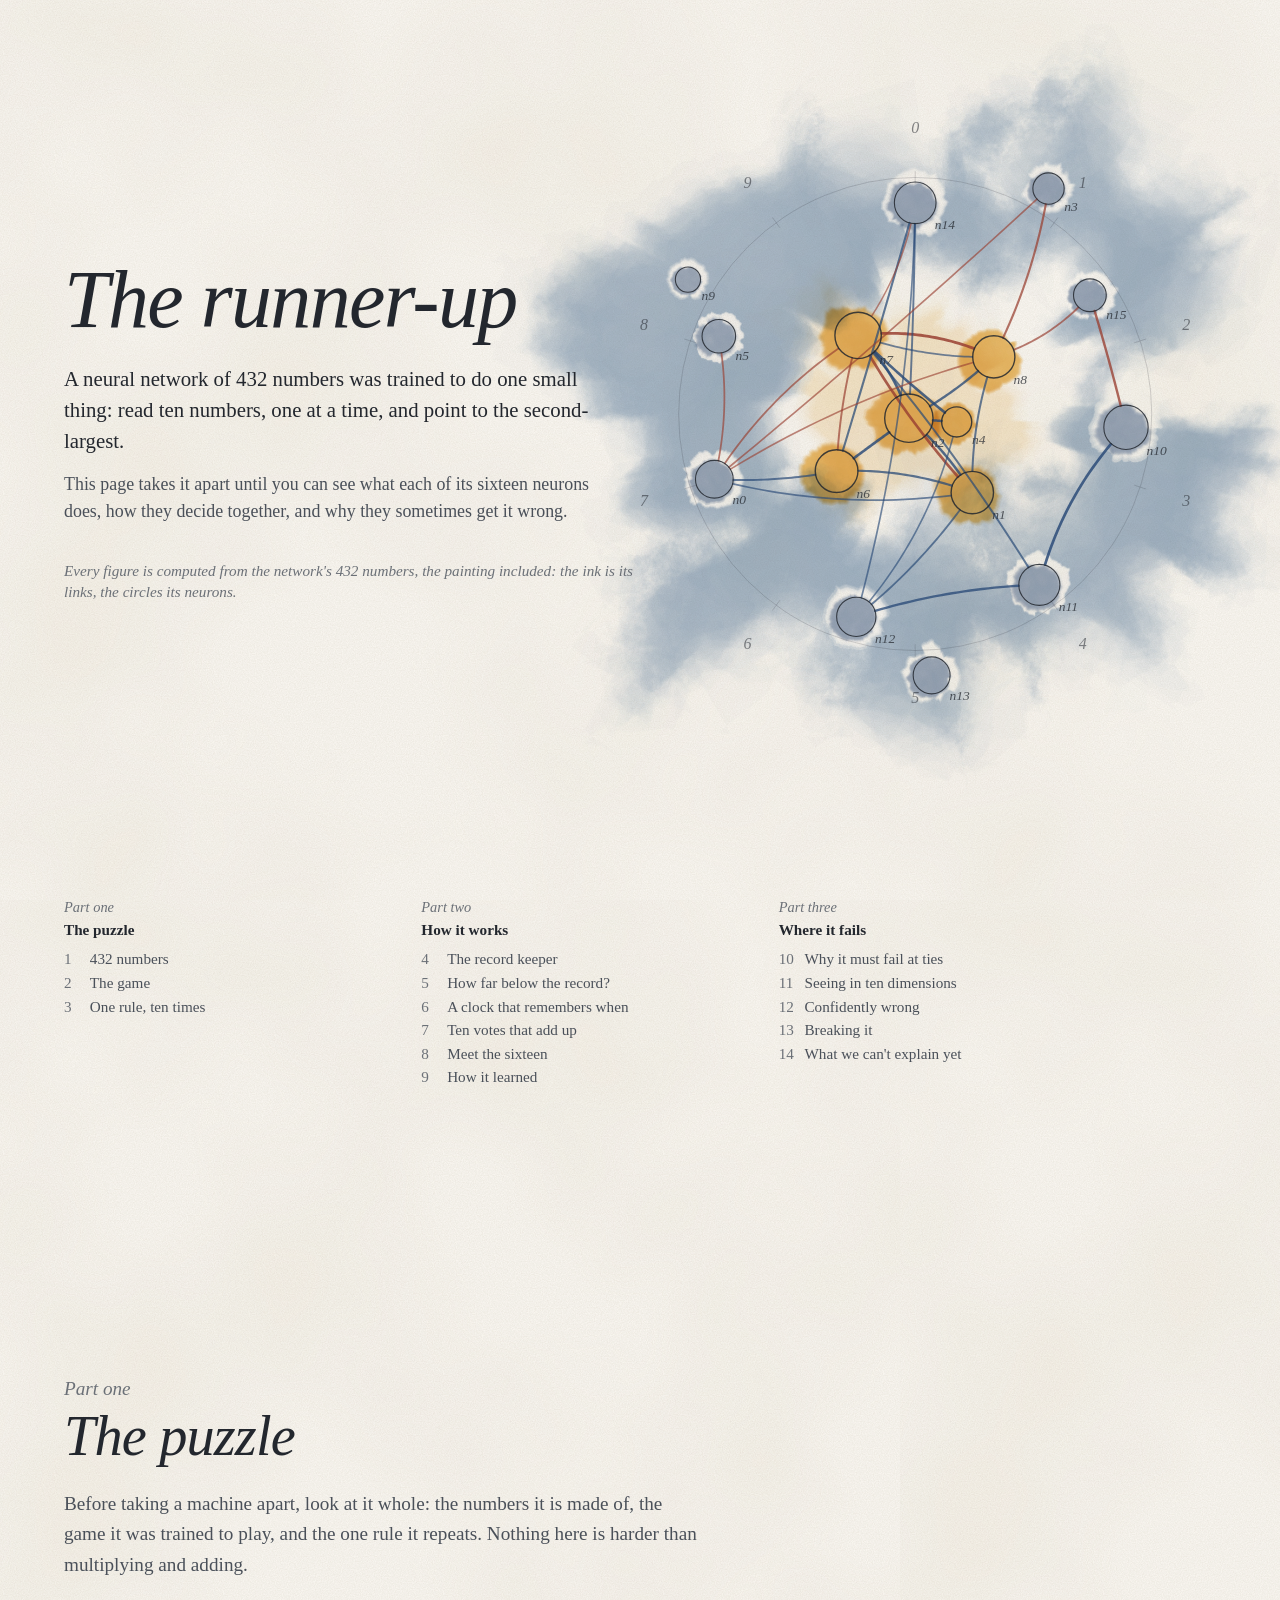
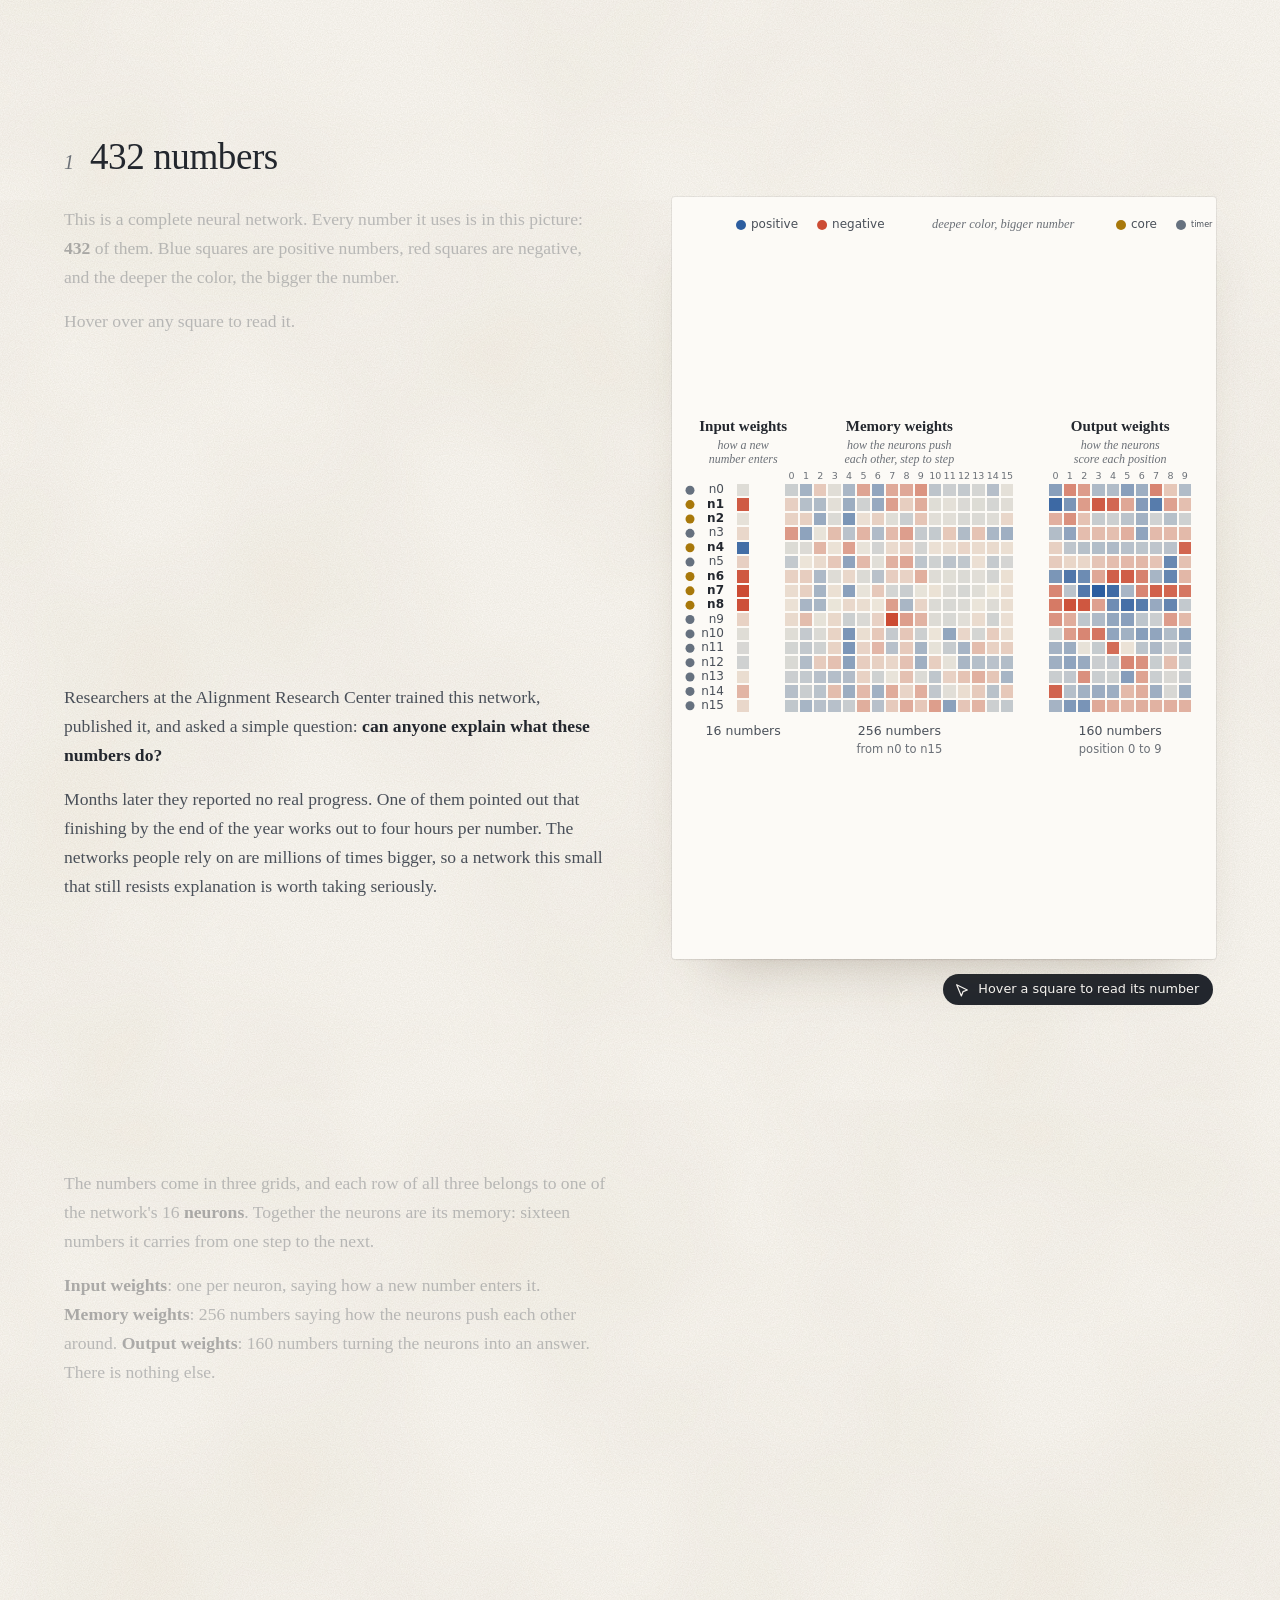
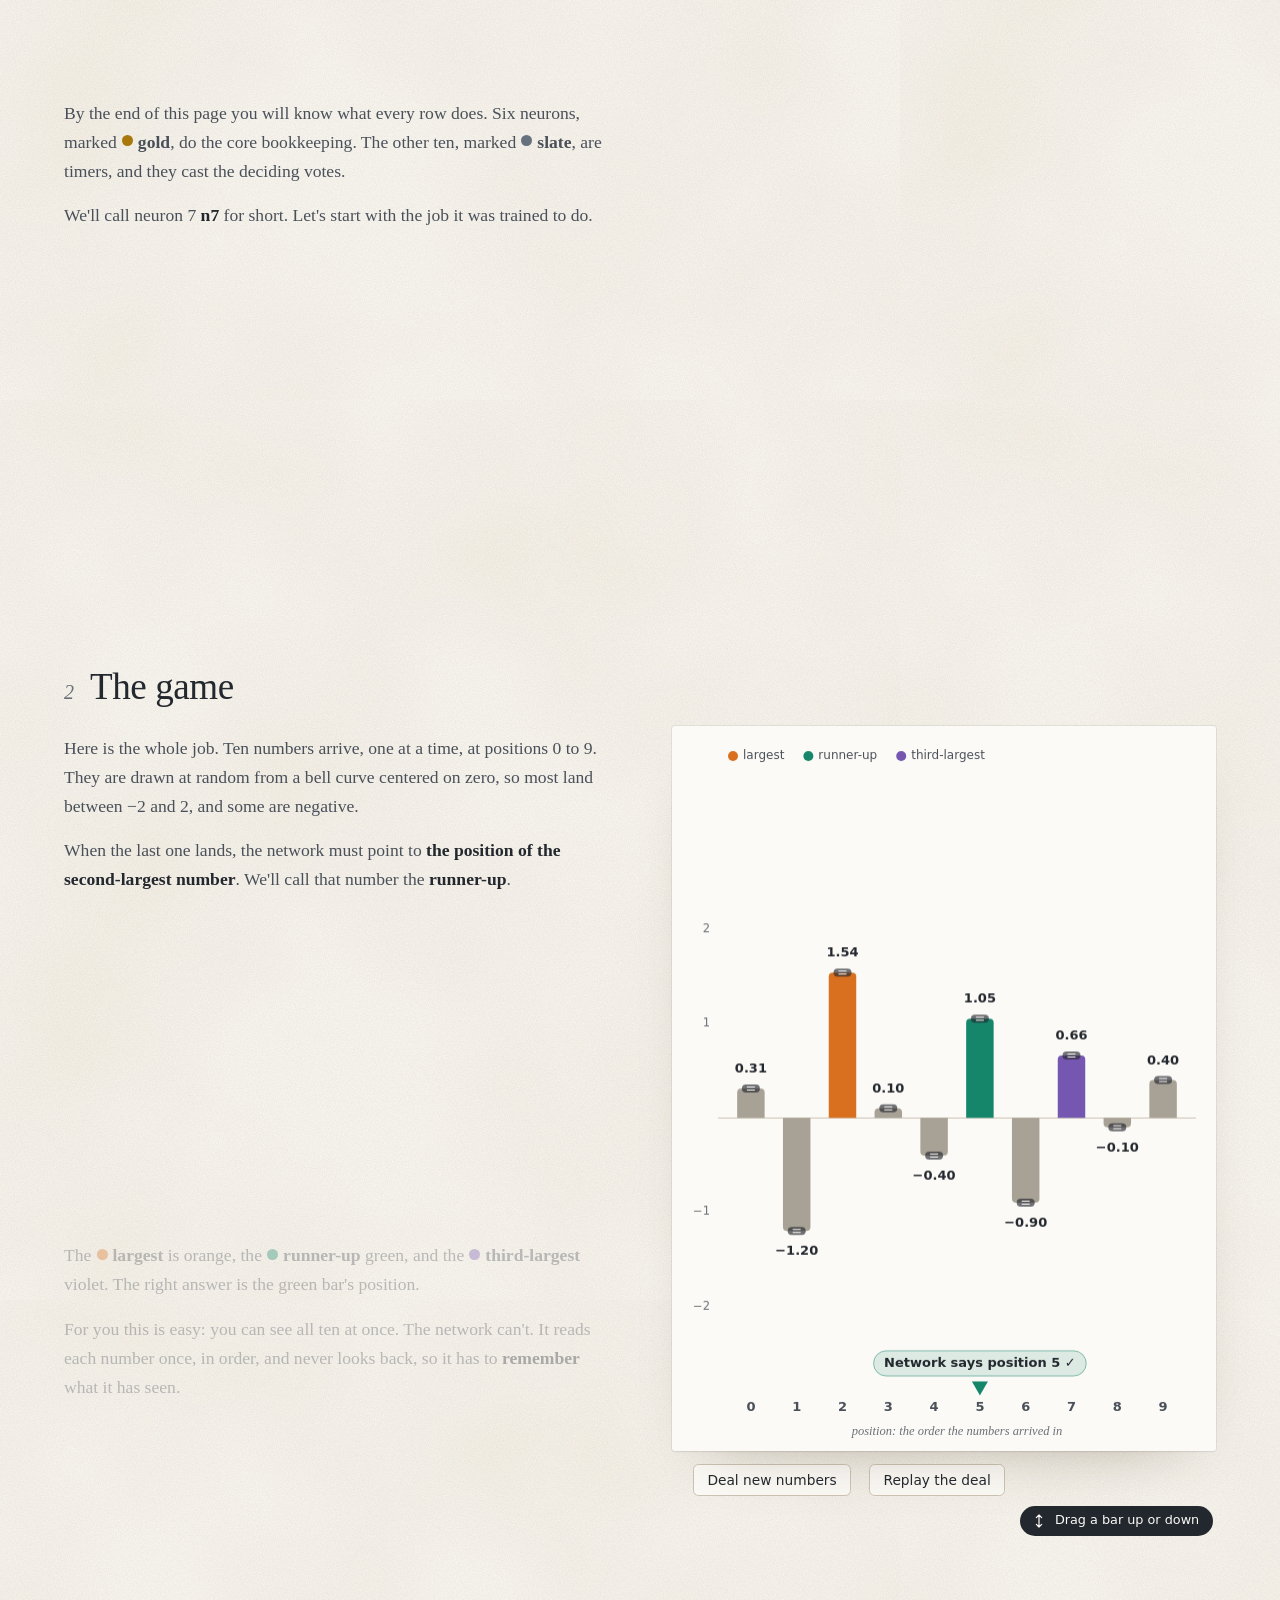
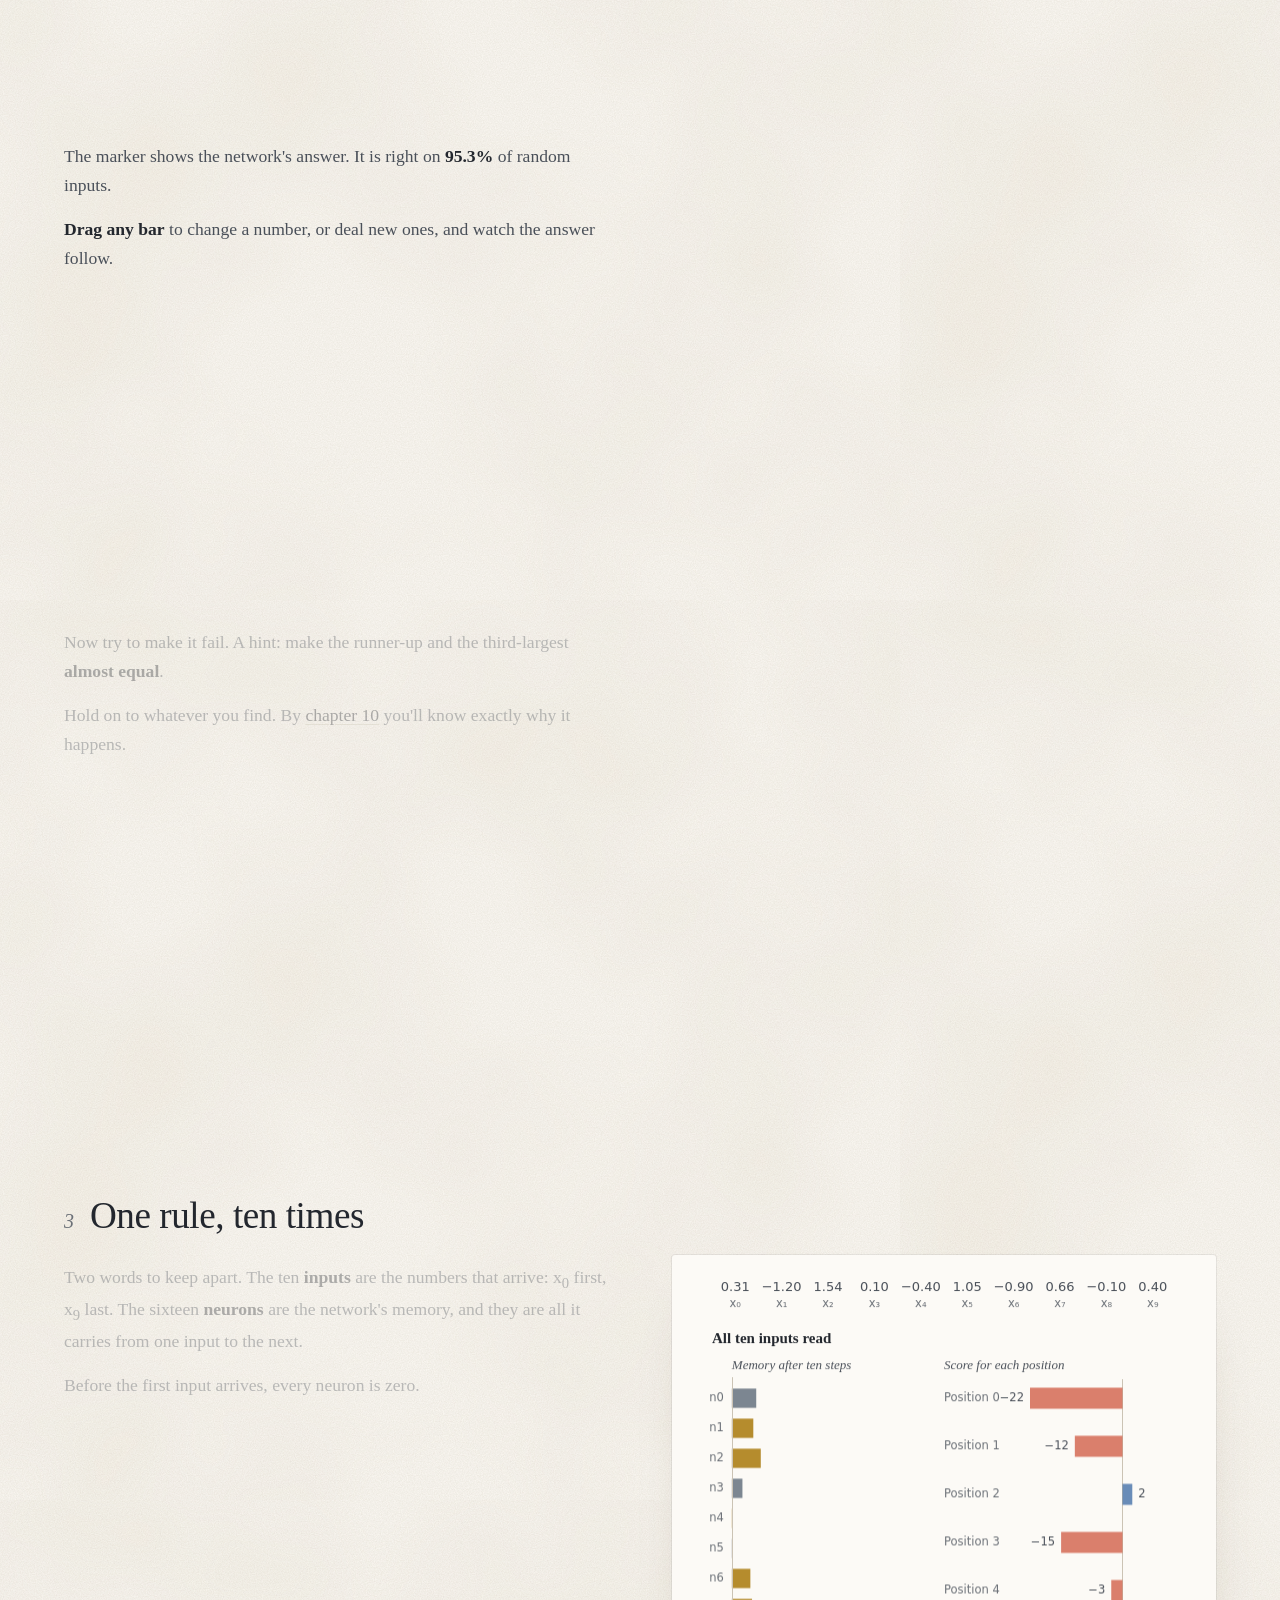
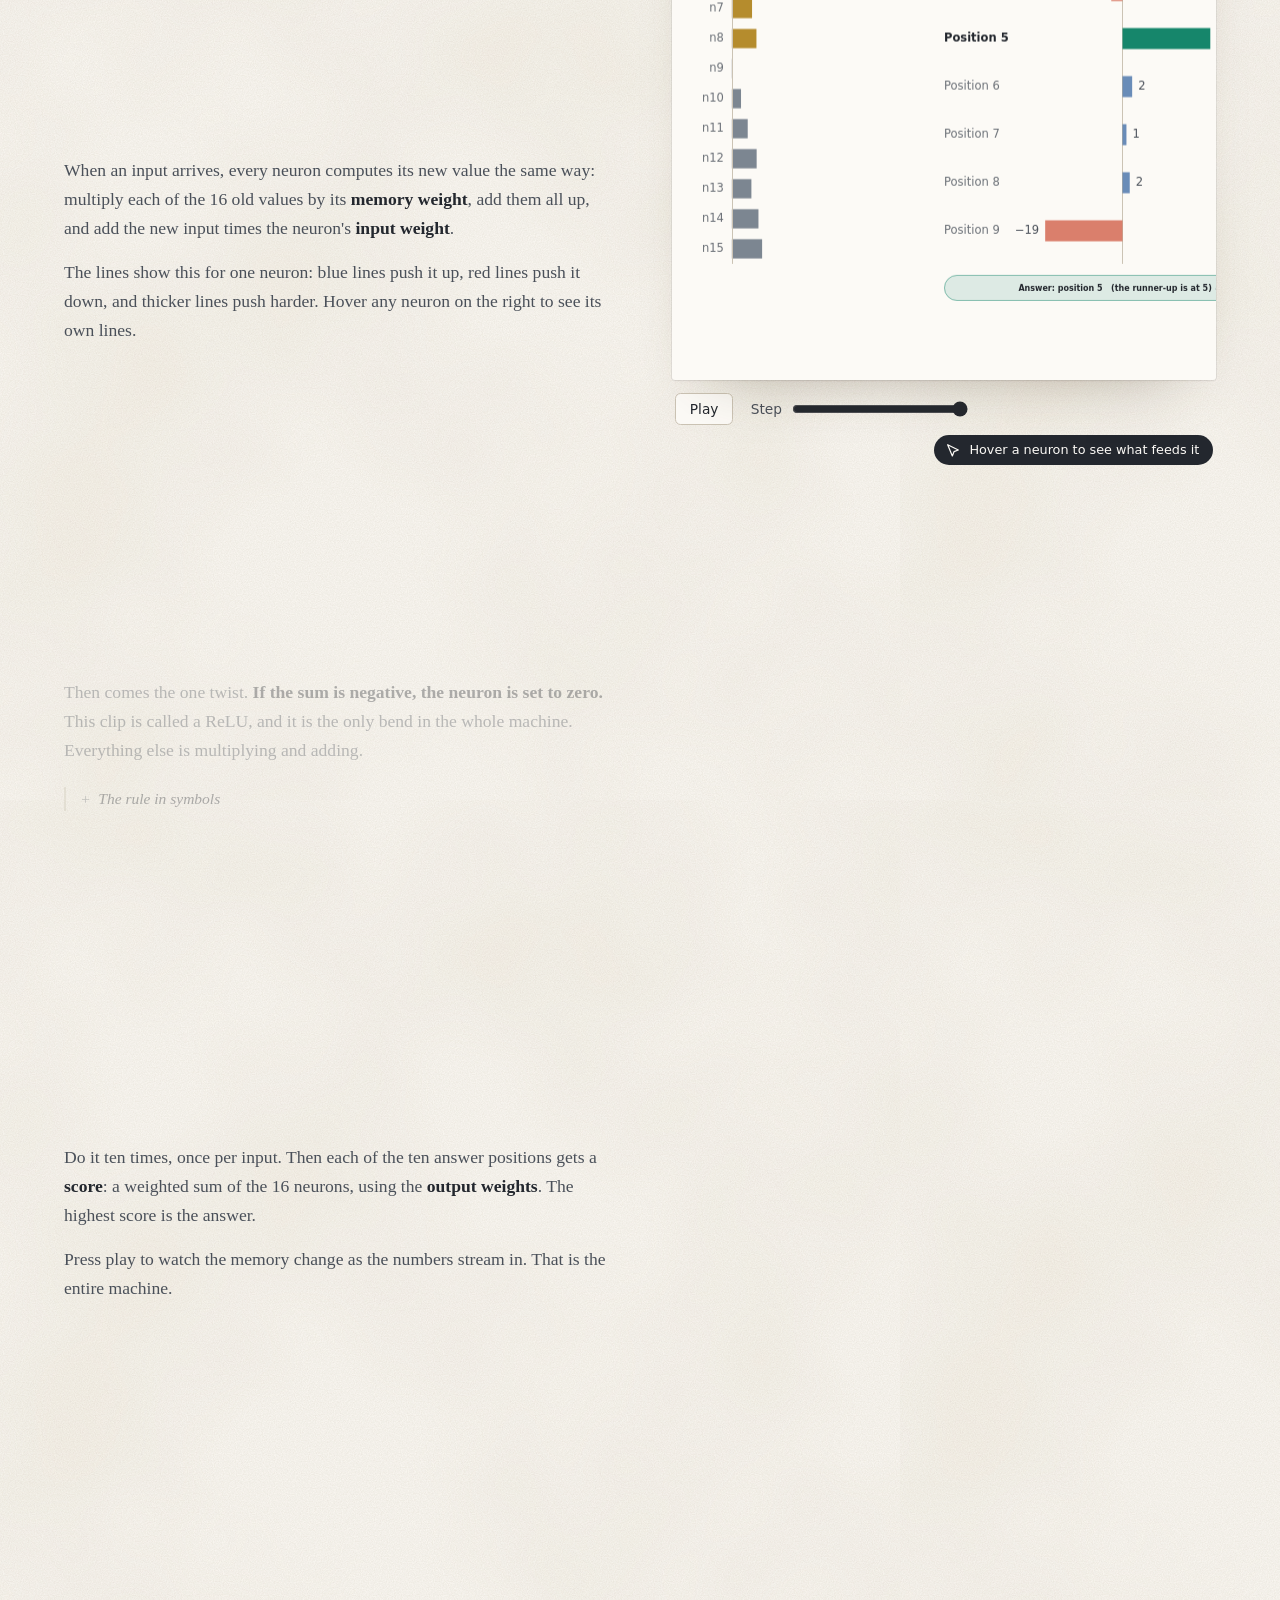
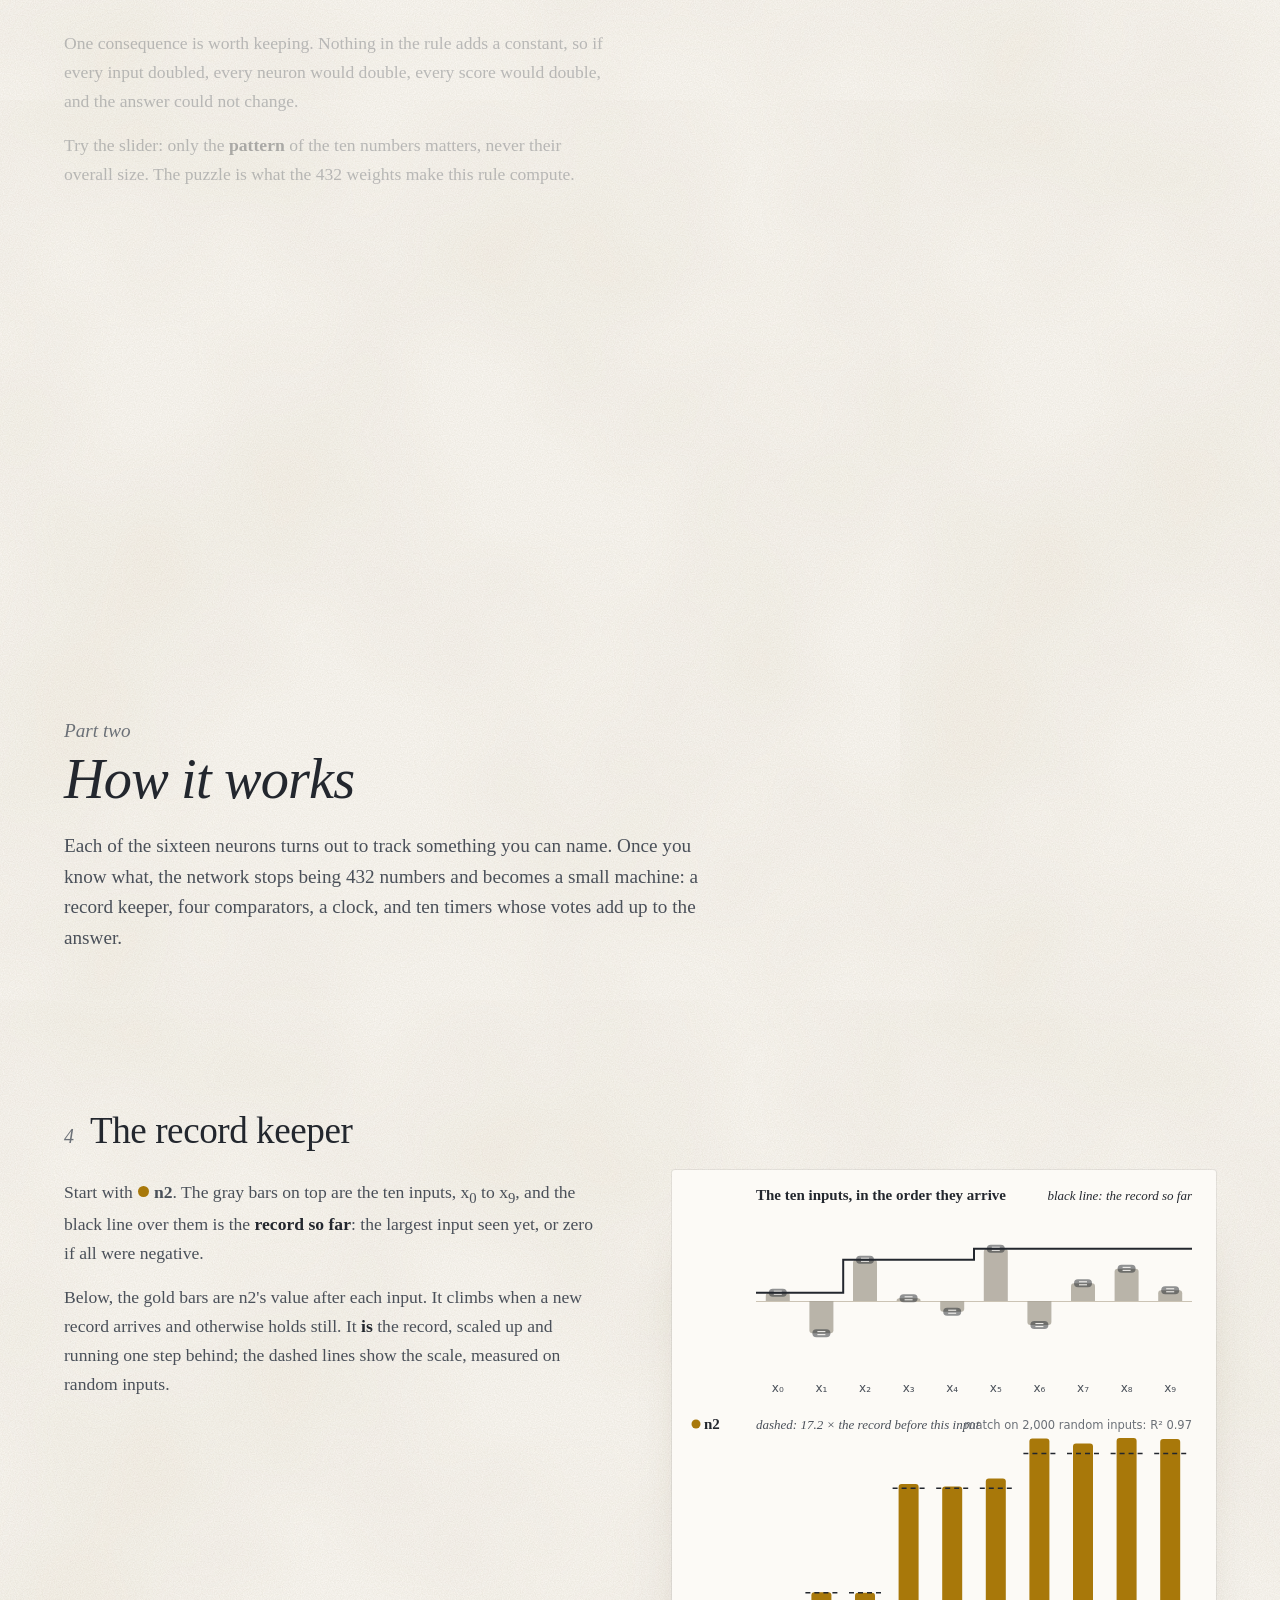
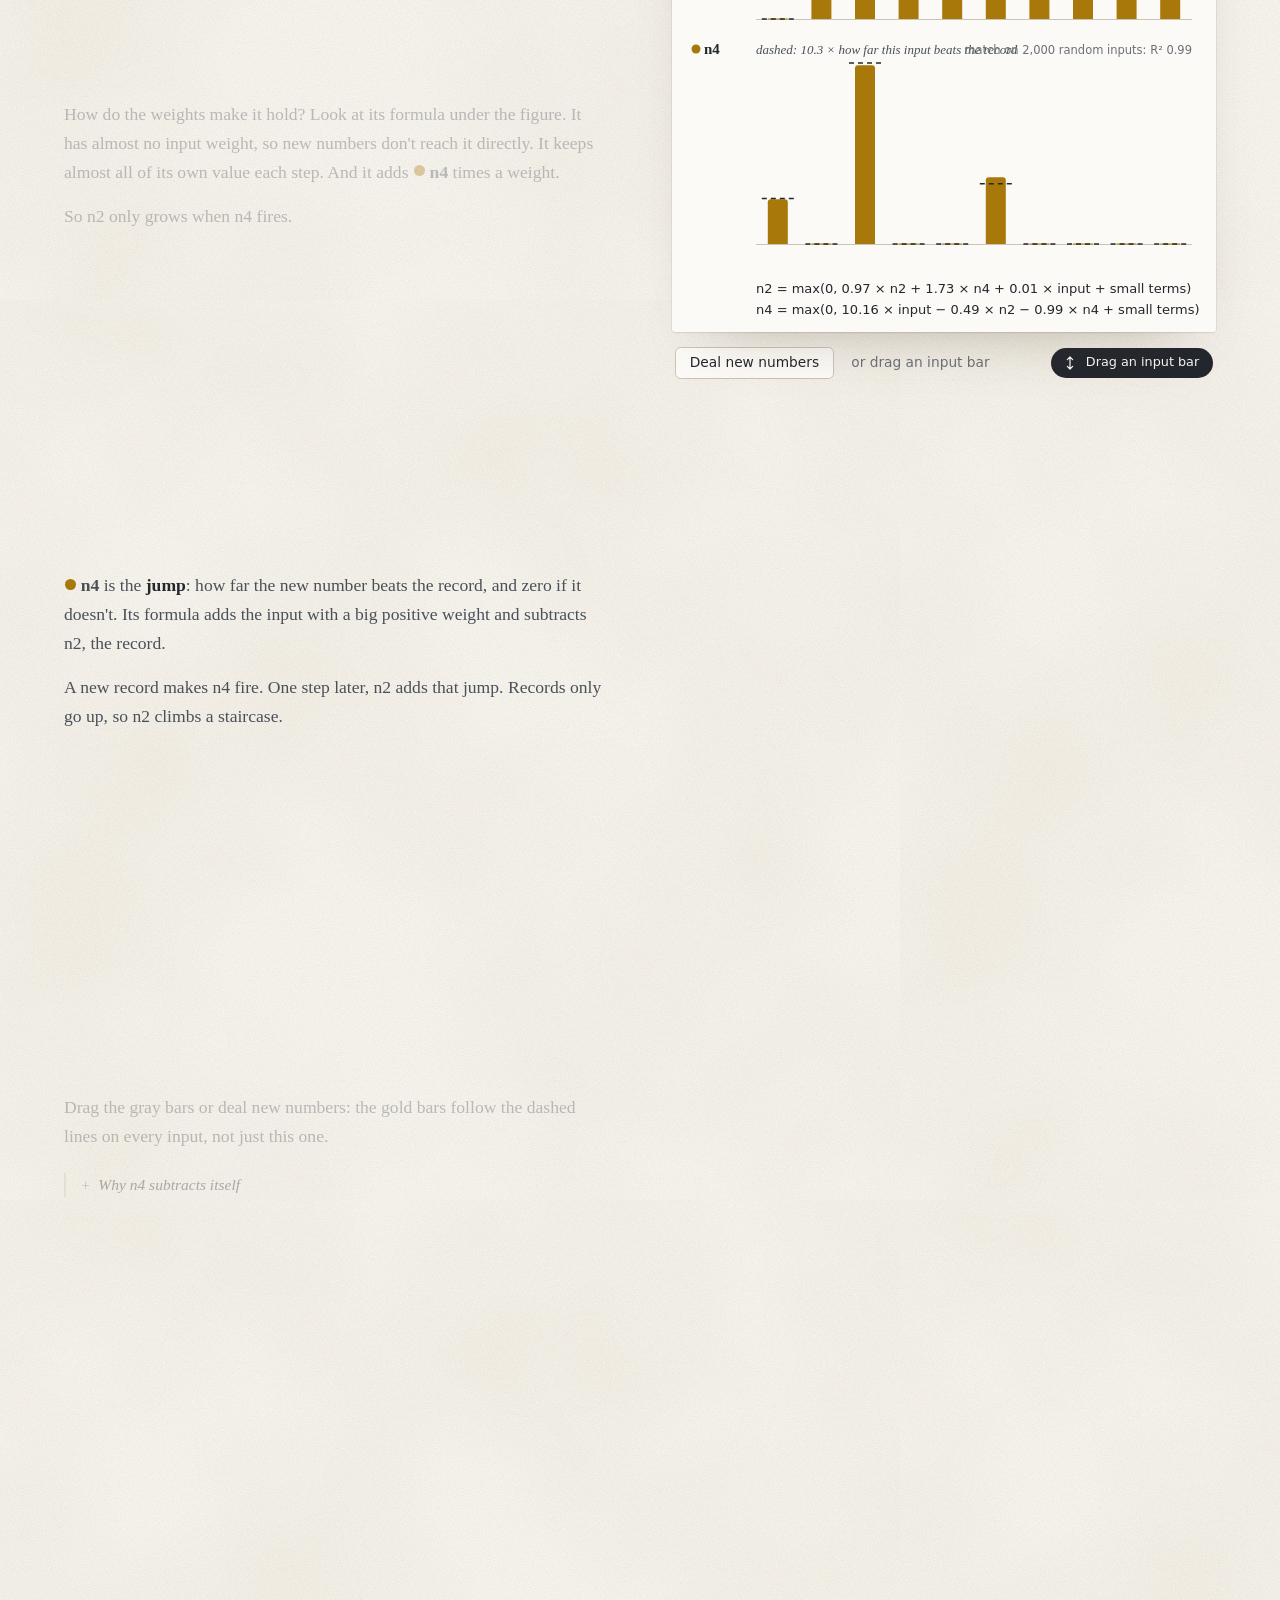
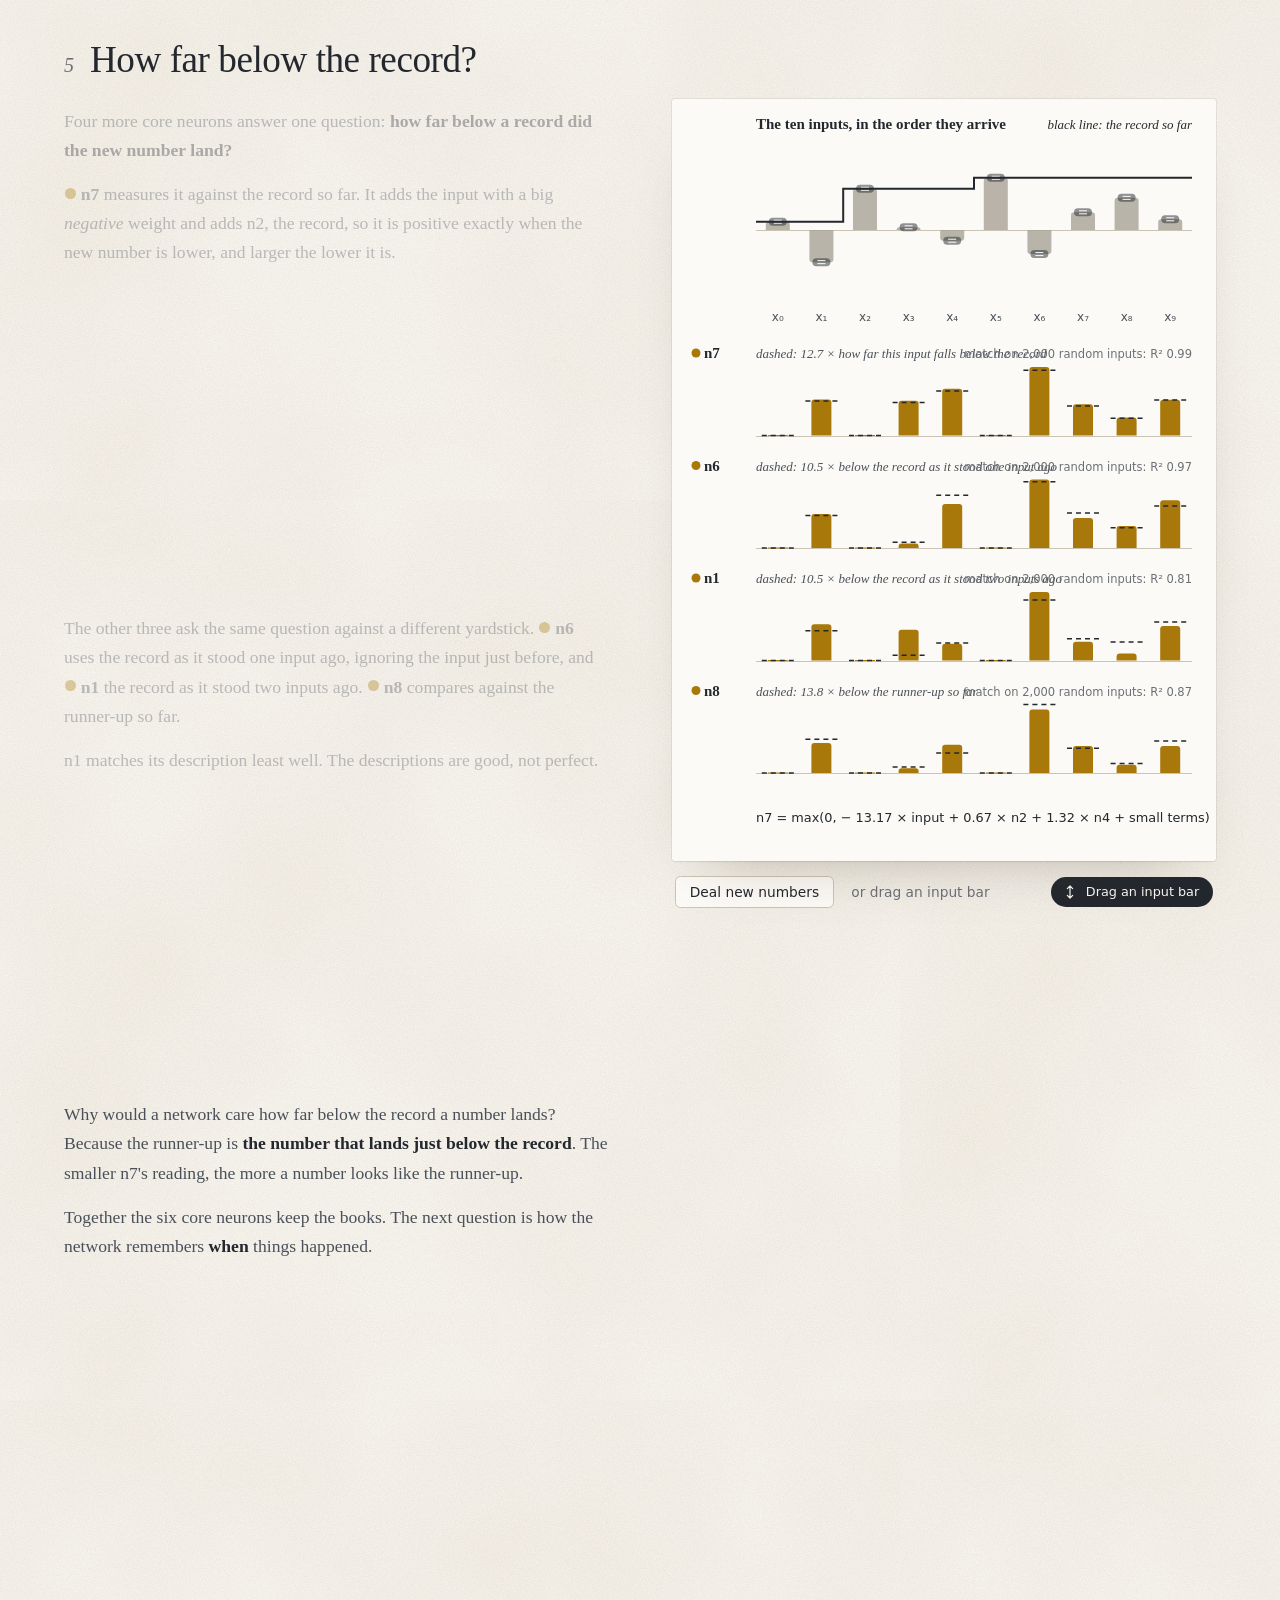
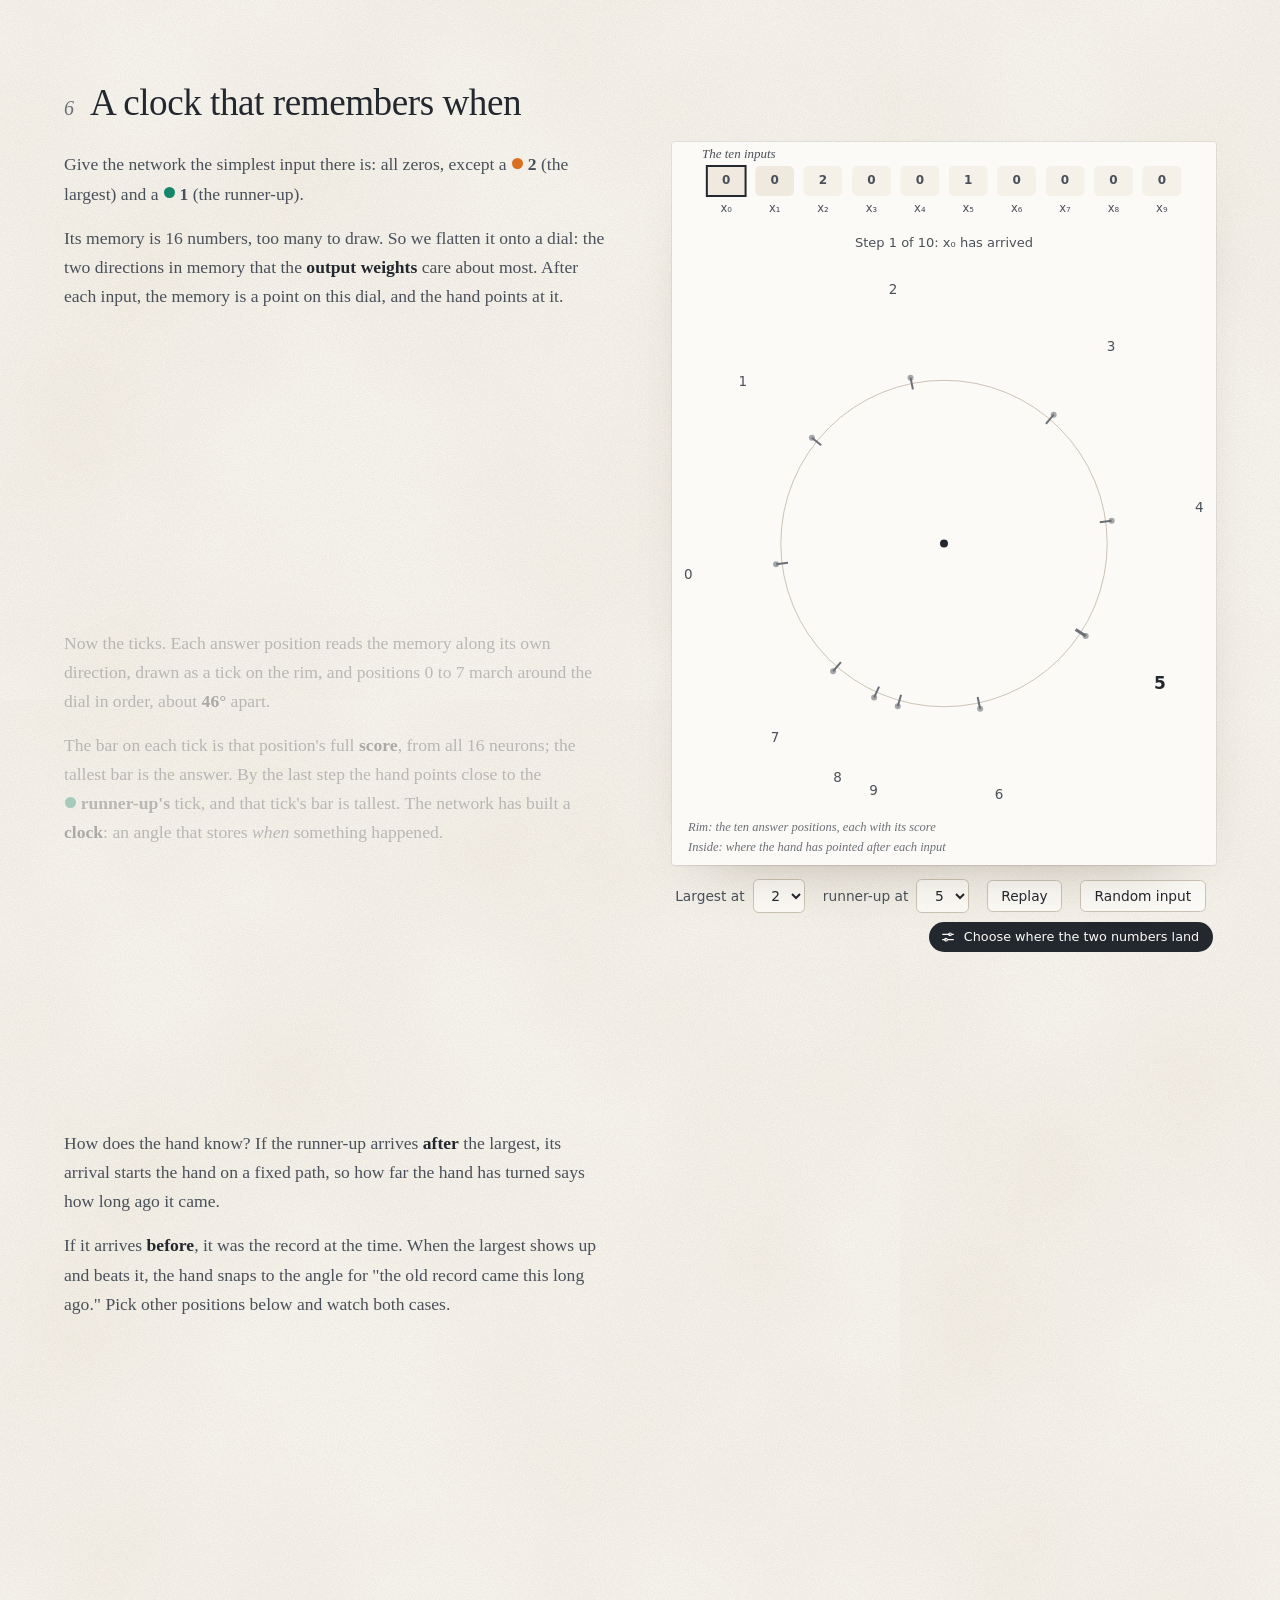
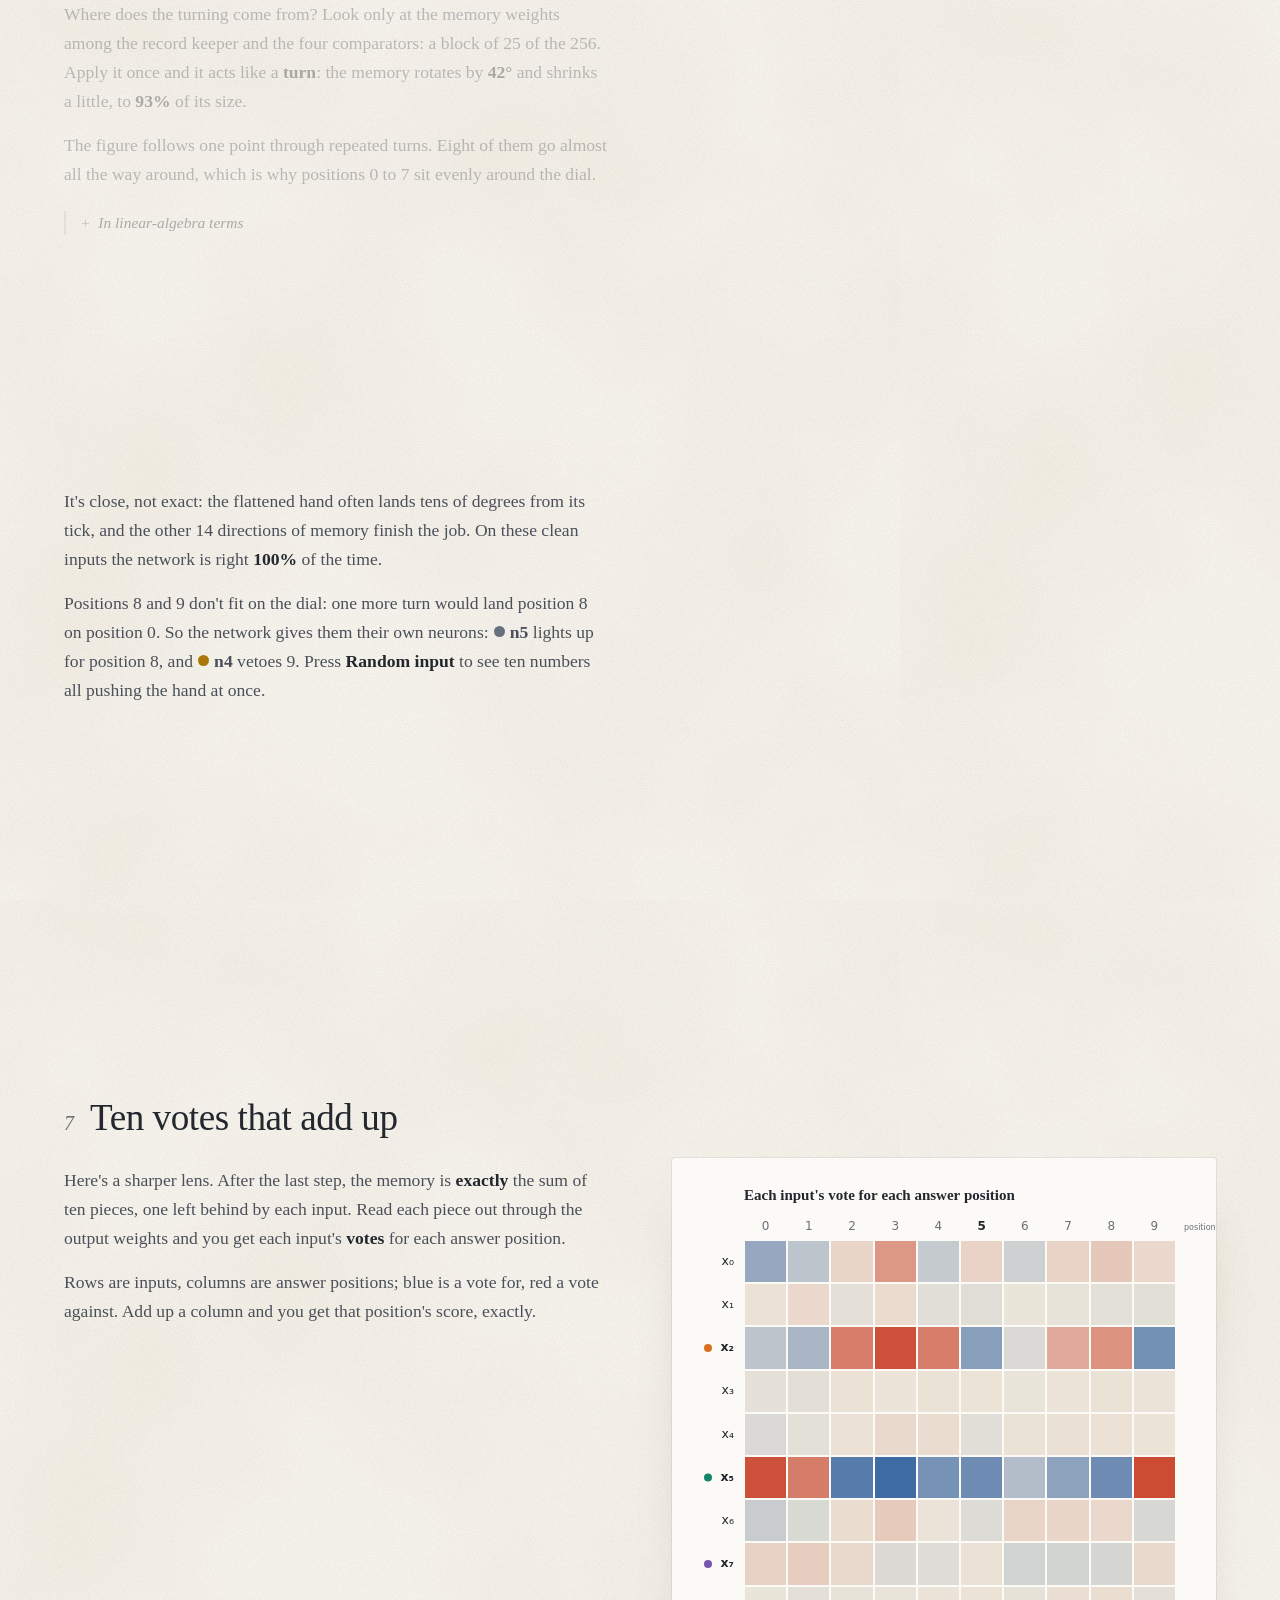
==== web/index.html @ 33c3382d "The RNN track, split from Interpretability, with its site redesigned ARC's M_{16,10} on its own: the" ====
<!doctype html>
<html lang="en">
<head>
<meta charset="utf-8">
<meta name="viewport" content="width=device-width, initial-scale=1">
<title>The runner-up: how a 432-number neural network finds the second-largest of ten</title>
<meta name="description" content="A tiny neural network taken apart: what each of its sixteen neurons does, how they decide together, and why they sometimes fail, computed live from its 432 numbers.">
<link rel="stylesheet" href="style.css">
</head>
<body>
<header id="hero">
  <div id="painting" aria-hidden="true"></div>
  <div class="wrap">
    <div class="intro">
      <h1>The runner-up</h1>
      <p class="lede">A neural network of 432 numbers was trained to do one small thing: read ten numbers, one at a time, and point to the second-largest.</p>
      <p class="lede">This page takes it apart until you can see what each of its sixteen neurons does, how they decide together, and why they sometimes get it wrong.</p>
      <p class="live">Every figure is computed from the network's 432 numbers, the painting included: the ink is its links, the circles its neurons.</p>
    </div>
    <nav id="toc" aria-label="Contents"></nav>
  </div>
</header>
<main id="story"></main>
<section id="coda"><div class="wrap">
  <h2>The whole machine, in four sentences</h2>
  <p>A record keeper and four comparators measure how far each new number lands below the record. Their memory weights turn the memory like the hand of a clock, so how far it has turned says when the record and the runner-up arrived. Ten timers read that clock and vote, each one for its own positions, and the votes add up exactly to the scores. The mistakes sit where two numbers nearly tie, where no smooth machine can be sure, and in one corner where a shortcut the network learned points confidently the wrong way.</p>
  <p>To poke at it yourself, <a href="explorer/index.html">the explorer</a> lets you click any neuron or weight, edit any input, and watch the chain reaction behind any answer.</p>
</div></section>
<footer><div class="wrap">Built from <code>research/findings/</code>. Every quoted number comes from a committed experiment you can rerun, and every figure is computed from the weights as you watch.</div></footer>

<script src="data.js"></script>
<script src="model.js"></script>
<script src="viz.js"></script>
<script src="neurons.js"></script>
<script src="story.js"></script>
<script src="hero.js"></script>

<script>Story.part('puzzle', { kicker: 'Part one', title: 'The puzzle', html: `
  <p>Before taking a machine apart, look at it whole: the numbers it is made of, the game it was trained to play, and the one rule it repeats. Nothing here is harder than multiplying and adding.</p>` });</script>
<script src="ch/numbers.js"></script>
<script src="ch/game.js"></script>
<script src="ch/rule.js"></script>

<script>Story.part('works', { kicker: 'Part two', title: 'How it works', html: `
  <p>Each of the sixteen neurons turns out to track something you can name. Once you know what, the network stops being 432 numbers and becomes a small machine: a record keeper, four comparators, a clock, and ten timers whose votes add up to the answer.</p>` });</script>
<script src="ch/record.js"></script>
<script src="ch/clock.js"></script>
<script src="ch/votes.js"></script>
<script src="ch/sixteen.js"></script>
<script src="ch/learned.js"></script>

<script>Story.part('fails', { kicker: 'Part three', title: 'Where it fails', html: `
  <p>The network is right on <b data-fact="acc"></b> of random inputs. This part is about the rest. Most of its mistakes come from one fact no smooth machine can escape, and the most confident ones from a shortcut it learned. Then we break it on purpose, and say plainly what is still not explained.</p>` });</script>
<script src="ch/ties.js"></script>
<script src="ch/dims.js"></script>
<script src="ch/tail.js"></script>
<script src="ch/break.js"></script>
<script src="ch/limits.js"></script>
<script>Story.start();</script>
</body>
</html>
---- web/style.css ----
/* One visual language: a field notebook. Cold-press paper with its grain, Payne's-gray ink for text, watercolor
   pigments for data. Palette validated on the figure sheet with the dataviz skill's validator: weight sign is the
   ultramarine-vermilion diverging pair; largest / runner-up / third pass all-pairs; core gold against timer slate
   passes, slate neutral by design; right and wrong always travel with a ✓ or ✗. */
:root {
  color-scheme: light;
  --page: #f8f5ef;
  --surface: #fcfaf6;
  --surface-2: #efe9df;
  --ink: #23272e;
  --ink-2: #4a5059;
  --muted: #6b7077;
  --grid: #ebe5da;
  --axis: #cbc3b4;
  --hair: rgba(35, 39, 46, 0.13);
  --pos: #2c5d9f;
  --neg: #cc4b33;
  --mid: #ece6da;
  --max: #d9701f;
  --second: #16866b;
  --third: #7556b0;
  --other: #a8a296;
  --core: #a8780a;
  --timer: #66717f;
  --right: #16866b;
  --wrong: #cc4b33;
  --wash-gold: #dda23c;
  --wash-indigo: #24507d;
  --wash-slate: #5d7290;
  --serif: "Iowan Old Style", "Sitka Text", Charter, "Palatino Linotype", "Book Antiqua", Georgia, serif;
  --display: "Iowan Old Style", "Sitka Banner", "Palatino Linotype", Georgia, serif;
  --sans: "Segoe UI Variable Text", "Segoe UI", system-ui, -apple-system, "Helvetica Neue", Arial, sans-serif;
  --mono: "Cascadia Mono", ui-monospace, Consolas, Menlo, monospace;
  --prose: 34rem;
  --wrap: 104rem;
  --gutter: 4rem;
  --grain: url("data:image/svg+xml,%3Csvg xmlns='http://www.w3.org/2000/svg' width='220' height='220'%3E%3Cfilter id='g'%3E%3CfeTurbulence type='fractalNoise' baseFrequency='0.85' numOctaves='3' stitchTiles='stitch'/%3E%3CfeColorMatrix values='0 0 0 0 0.25 0 0 0 0 0.2 0 0 0 0 0.13 0.16 0 0 0 -0.035'/%3E%3C/filter%3E%3Crect width='100%25' height='100%25' filter='url(%23g)'/%3E%3C/svg%3E");
  --mottle: url("data:image/svg+xml,%3Csvg xmlns='http://www.w3.org/2000/svg' width='900' height='900'%3E%3Cfilter id='m'%3E%3CfeTurbulence type='fractalNoise' baseFrequency='0.004' numOctaves='3' seed='7' stitchTiles='stitch'/%3E%3CfeColorMatrix values='0 0 0 0 0.55 0 0 0 0 0.45 0 0 0 0 0.3 0.22 0 0 0 -0.08'/%3E%3C/filter%3E%3Crect width='100%25' height='100%25' filter='url(%23m)'/%3E%3C/svg%3E");
}
/* The root size follows the viewport, so a 4K screen gets the same page, larger: figures draw in design pixels
   scaled by this (viz.js), which is what keeps their type and lines the right size everywhere. */
html { font-size: clamp(16px, 0.55vw + 8.5px, 23px); scroll-behavior: smooth; }
* { box-sizing: border-box; }
body { margin: 0; background: var(--grain), var(--mottle), var(--page); color: var(--ink); font: 1.1rem/1.65 var(--serif); -webkit-font-smoothing: antialiased; font-kerning: normal; }
button, input, select { font: inherit; color: inherit; }
a { color: var(--ink); text-decoration-color: var(--axis); text-decoration-thickness: 1px; text-underline-offset: 0.18em; }
a:hover { text-decoration-color: var(--ink); }
:focus-visible { outline: 2px solid var(--pos); outline-offset: 2px; border-radius: 2px; }
::selection { background: rgba(44, 93, 159, 0.2); }
b, strong { color: var(--ink); font-weight: 600; }
i, em { font-style: italic; }
.max, .second, .third, .core, .timer, .pos, .neg { font-weight: 600; white-space: nowrap; }
.max::before, .second::before, .third::before, .core::before, .timer::before { content: ""; display: inline-block; width: 0.62em; height: 0.62em; border-radius: 50%; margin: 0 0.28em 0.08em 0.05em; vertical-align: baseline; }
.max::before { background: var(--max); } .second::before { background: var(--second); } .third::before { background: var(--third); }
.core::before { background: var(--core); } .timer::before { background: var(--timer); }
.pos { color: var(--pos); } .neg { color: var(--neg); }
.right { color: var(--right); } .wrong { color: var(--wrong); }
code, .mono { font-family: var(--mono); font-size: 0.84em; }
.wrap { max-width: var(--wrap); margin: 0 auto; padding: 0 var(--gutter); }

/* Hero: a painting of the network from its weights, and the title in the paper left blank for it. */
#hero { position: relative; min-height: 100vh; overflow: hidden; }
#painting { position: absolute; inset: 0; }
#painting canvas { position: absolute; inset: 0; width: 100%; height: 100%; display: block; }
#hero .wrap { position: relative; padding-bottom: 8vh; pointer-events: none; }
#hero .wrap > * { pointer-events: auto; }
#hero .intro { min-height: 96vh; max-width: min(36rem, 45vw); display: flex; flex-direction: column; justify-content: center; padding: 6vh 0; }
#hero h1 { font: italic 400 clamp(3.6rem, 6.4vw, 7.2rem)/0.92 var(--display); letter-spacing: -0.02em; margin: 0 0 1.6rem; }
#hero .lede { max-width: 34rem; font-size: 1.3rem; line-height: 1.5; margin: 0 0 0.9rem; }
#hero .lede + .lede { color: var(--ink-2); font-size: 1.12rem; }
#hero .live { font: italic 0.95rem/1.4 var(--serif); color: var(--muted); margin: 1.3rem 0 0; }
#toc { display: grid; grid-template-columns: repeat(3, minmax(0, 1fr)); gap: 1.5rem 3rem; margin-top: 2rem; max-width: 64rem; font: 0.95rem/1.55 var(--serif); }
#toc .kicker { color: var(--ink); font-weight: 600; margin-bottom: 0.35rem; }
#toc .kicker small { display: block; color: var(--muted); font-weight: 400; font-style: italic; font-size: 0.9rem; }
#toc a { display: block; color: var(--ink-2); text-decoration: none; }
#toc a:hover { color: var(--ink); }
#toc a span { display: inline-block; min-width: 1.7em; color: var(--muted); font-variant-numeric: tabular-nums oldstyle-nums; }

/* Part interludes: the thread restated between groups of chapters. */
.part { padding: 24vh 0 4vh; }
.part .kicker { font: italic 1.2rem/1.3 var(--serif); color: var(--muted); margin: 0 0 0.4rem; }
.part h2 { font: italic 400 clamp(2.6rem, 4.4vw, 4.2rem)/1 var(--display); letter-spacing: -0.015em; margin: 0 0 1.5rem; }
.part p { max-width: 40rem; color: var(--ink-2); margin: 0 0 0.8rem; font-size: 1.2rem; line-height: 1.6; }
.part p b { color: var(--ink); }

/* Chapters: prose on the left, a sticky instrument on the right. */
.chapter { padding: 12vh 0 2vh; }
.ch-head { display: flex; align-items: baseline; gap: 1rem; margin-bottom: 1.2rem; }
.ch-head .num { font: italic 1.25rem/1 var(--serif); color: var(--muted); font-variant-numeric: oldstyle-nums; }
.ch-head h2 { margin: 0; font: 400 clamp(2rem, 2.9vw, 2.8rem)/1.08 var(--display); letter-spacing: -0.012em; }
.ch-body { display: grid; grid-template-columns: var(--prose) minmax(0, 1fr); gap: var(--gutter); align-items: start; }
.prose { padding-bottom: 14vh; }
.step { min-height: min(54vh, 34rem); display: flex; flex-direction: column; justify-content: center; padding: 1.5rem 0; opacity: 0.34; transition: opacity 0.35s; }
.step:first-child { min-height: min(40vh, 26rem); justify-content: flex-start; padding-top: 0.5rem; }
.step.active { opacity: 1; }
.step p { margin: 0 0 0.95rem; color: var(--ink-2); }
.step p b, .step p strong { color: var(--ink); }
.step p.rule { font-size: 1.05rem; color: var(--ink); padding: 0.7rem 0 0.7rem 1rem; border-left: 2px solid var(--axis); }
.step details { margin-top: 0.4rem; color: var(--ink-2); font-size: 0.97rem; line-height: 1.55; border-left: 2px solid var(--axis); padding-left: 0.95rem; }
.step details summary { cursor: pointer; color: var(--ink); font-style: italic; list-style: none; }
.step details summary::before { content: "+"; display: inline-block; width: 1.1em; color: var(--muted); font-style: normal; }
.step details[open] summary::before { content: "−"; }
.step details summary::-webkit-details-marker { display: none; }
.step details p { margin: 0.5rem 0 0; }
.figure { position: sticky; top: 5vh; height: 90vh; display: flex; flex-direction: column; }
.fig { position: relative; flex: 1; min-height: 0; background: var(--surface); border-radius: 3px; overflow: hidden; box-shadow: 0 0 0 1px rgba(35, 39, 46, 0.07), 0 2px 3px -2px rgba(70, 55, 30, 0.12), 0 30px 60px -40px rgba(70, 55, 30, 0.4); }
.fig canvas, .fig svg { position: absolute; inset: 0; width: 100%; height: 100%; display: block; }
.hint { order: 10; margin-left: auto; display: flex; align-items: center; gap: 0.5rem; padding: 0.45rem 0.85rem 0.45rem 0.7rem; font: 500 0.8rem/1 var(--sans); color: var(--surface); background: var(--ink); border-radius: 2rem; pointer-events: none; opacity: 0; transition: opacity 0.5s; }
.hint svg { width: 1rem; height: 1rem; fill: none; stroke: var(--surface); stroke-width: 1.8; stroke-linecap: round; stroke-linejoin: round; }
.hint.show { opacity: 1; animation: nudge 1.6s ease-in-out 0.6s 2; }
@keyframes nudge { 0%, 100% { transform: translateY(0); } 50% { transform: translateY(-3px); } }
.fig-bar { display: flex; flex-wrap: wrap; gap: 0.6rem 1.1rem; align-items: center; padding: 0.85rem 0.2rem 0; min-height: 3rem; font: 0.86rem/1.2 var(--sans); color: var(--ink-2); }
.fig-bar button, .fig-bar select { background: var(--surface); border: 1px solid var(--axis); border-radius: 0.35rem; padding: 0.42rem 0.85rem; cursor: pointer; color: var(--ink); font: 500 0.86rem/1.2 var(--sans); }
.fig-bar button:hover, .fig-bar select:hover { border-color: var(--ink-2); }
.fig-bar button[aria-pressed="true"] { background: var(--ink); color: var(--surface); border-color: var(--ink); }
.fig-bar select { padding-right: 0.5rem; }
.fig-bar label { display: inline-flex; align-items: center; gap: 0.5rem; }
.fig-bar input[type=range] { accent-color: var(--ink); width: 11rem; }
.fig-bar .readout { color: var(--ink); font-variant-numeric: tabular-nums; }
.fig-bar .note { color: var(--muted); }

/* A chapter's full-width appendix below its steps: the field guide, one specimen entry per neuron. */
.after { margin-top: 2rem; }
.guide > h3 { font: italic 400 clamp(2rem, 3vw, 2.8rem)/1.05 var(--display); margin: 0 0 0.8rem; }
.guide > p { max-width: 44rem; color: var(--ink-2); margin: 0; }
.guide h4.group { font: 600 1.15rem/1.3 var(--serif); margin: 3rem 0 1.4rem; }
.plates { display: grid; grid-template-columns: repeat(auto-fill, minmax(19rem, 1fr)); gap: 2.6rem 2.8rem; }
.plate { border-top: 1px solid var(--axis); padding-top: 1.1rem; display: flex; flex-direction: column; scroll-margin: 20vh; }
.plate:target, .plate.lit { border-top-color: var(--ink); }
.plate header { display: flex; gap: 0.9rem; align-items: center; }
.plate .disc { position: relative; width: 3.2rem; height: 3.2rem; flex: none; }
.plate .disc canvas, .plate .wires canvas { position: absolute; inset: 0; width: 100%; height: 100%; }
.plate .nid { font: italic 0.95rem/1 var(--serif); color: var(--muted); }
.plate h4 { margin: 0.2rem 0 0; font: 600 1.12rem/1.25 var(--serif); }
.plate p { margin: 0.75rem 0 0.9rem; font-size: 0.98rem; line-height: 1.55; color: var(--ink-2); flex: 1; }
.plate .wires { position: relative; height: 13.2rem; }
.plate footer { display: flex; flex-direction: column; gap: 0.2rem; margin-top: 0.4rem; font: 0.86rem/1.45 var(--sans); color: var(--ink-2); }

/* The rail: one tick per chapter, hugging the content on wide screens. */
#rail { position: fixed; top: 50%; transform: translateY(-50%); left: max(0.6rem, calc((100vw - var(--wrap)) / 2 - 2.4rem)); z-index: 5; display: flex; flex-direction: column; gap: 0.22rem; font: italic 0.78rem/1 var(--serif); opacity: 0; transition: opacity 0.4s; }
#rail.show { opacity: 1; }
#rail a { width: 1.6rem; height: 1.6rem; display: grid; place-items: center; border-radius: 50%; color: var(--muted); text-decoration: none; font-variant-numeric: tabular-nums; }
#rail a:hover { color: var(--ink); }
#rail a.on { color: var(--ink); font-weight: 600; background: radial-gradient(circle at 48% 52%, rgba(221, 162, 60, 0.55) 0 46%, rgba(221, 162, 60, 0.18) 58%, transparent 70%); }
#rail .gap { height: 0.6rem; }

#tip { position: fixed; pointer-events: none; z-index: 10; background: var(--surface); border: 1px solid var(--hair); border-radius: 0.3rem; padding: 0.5rem 0.75rem; font: 0.82rem/1.45 var(--sans); color: var(--ink); box-shadow: 0 10px 28px -10px rgba(60, 45, 20, 0.35); display: none; max-width: 19rem; font-variant-numeric: tabular-nums; }
#coda { padding: 18vh 0 6vh; }
#coda h2 { font: italic 400 clamp(2.2rem, 3.4vw, 3.2rem)/1.05 var(--display); margin: 0 0 1.4rem; }
#coda p { max-width: 40rem; color: var(--ink-2); font-size: 1.18rem; }
#coda p b { color: var(--ink); }
body > footer { padding: 4vh 0 10vh; color: var(--muted); font: italic 0.92rem/1.6 var(--serif); }
body > footer .wrap { border-top: 1px solid var(--axis); padding-top: 1.5rem; }

@media (max-width: 1180px) { #rail { display: none; } }
@media (max-width: 1000px) {
  :root { --gutter: 1.4rem; }
  body { font-size: 1.05rem; }
  #toc { grid-template-columns: 1fr; }
  #hero .intro { min-height: 0; max-width: none; padding-top: 48vh; }
  .ch-body { grid-template-columns: 1fr; gap: 0; }
  .figure { order: -1; top: 0; height: 54vh; z-index: 2; background: var(--page); padding-top: 0.5rem; }
  .step { min-height: 60vh; }
  .step > * { background: color-mix(in srgb, var(--page) 90%, transparent); padding: 0.2rem 0; }
}
@media (prefers-reduced-motion: reduce) {
  html { scroll-behavior: auto; }
  .step, .hint, #rail { transition: none; }
  .hint.show { animation: none; }
}
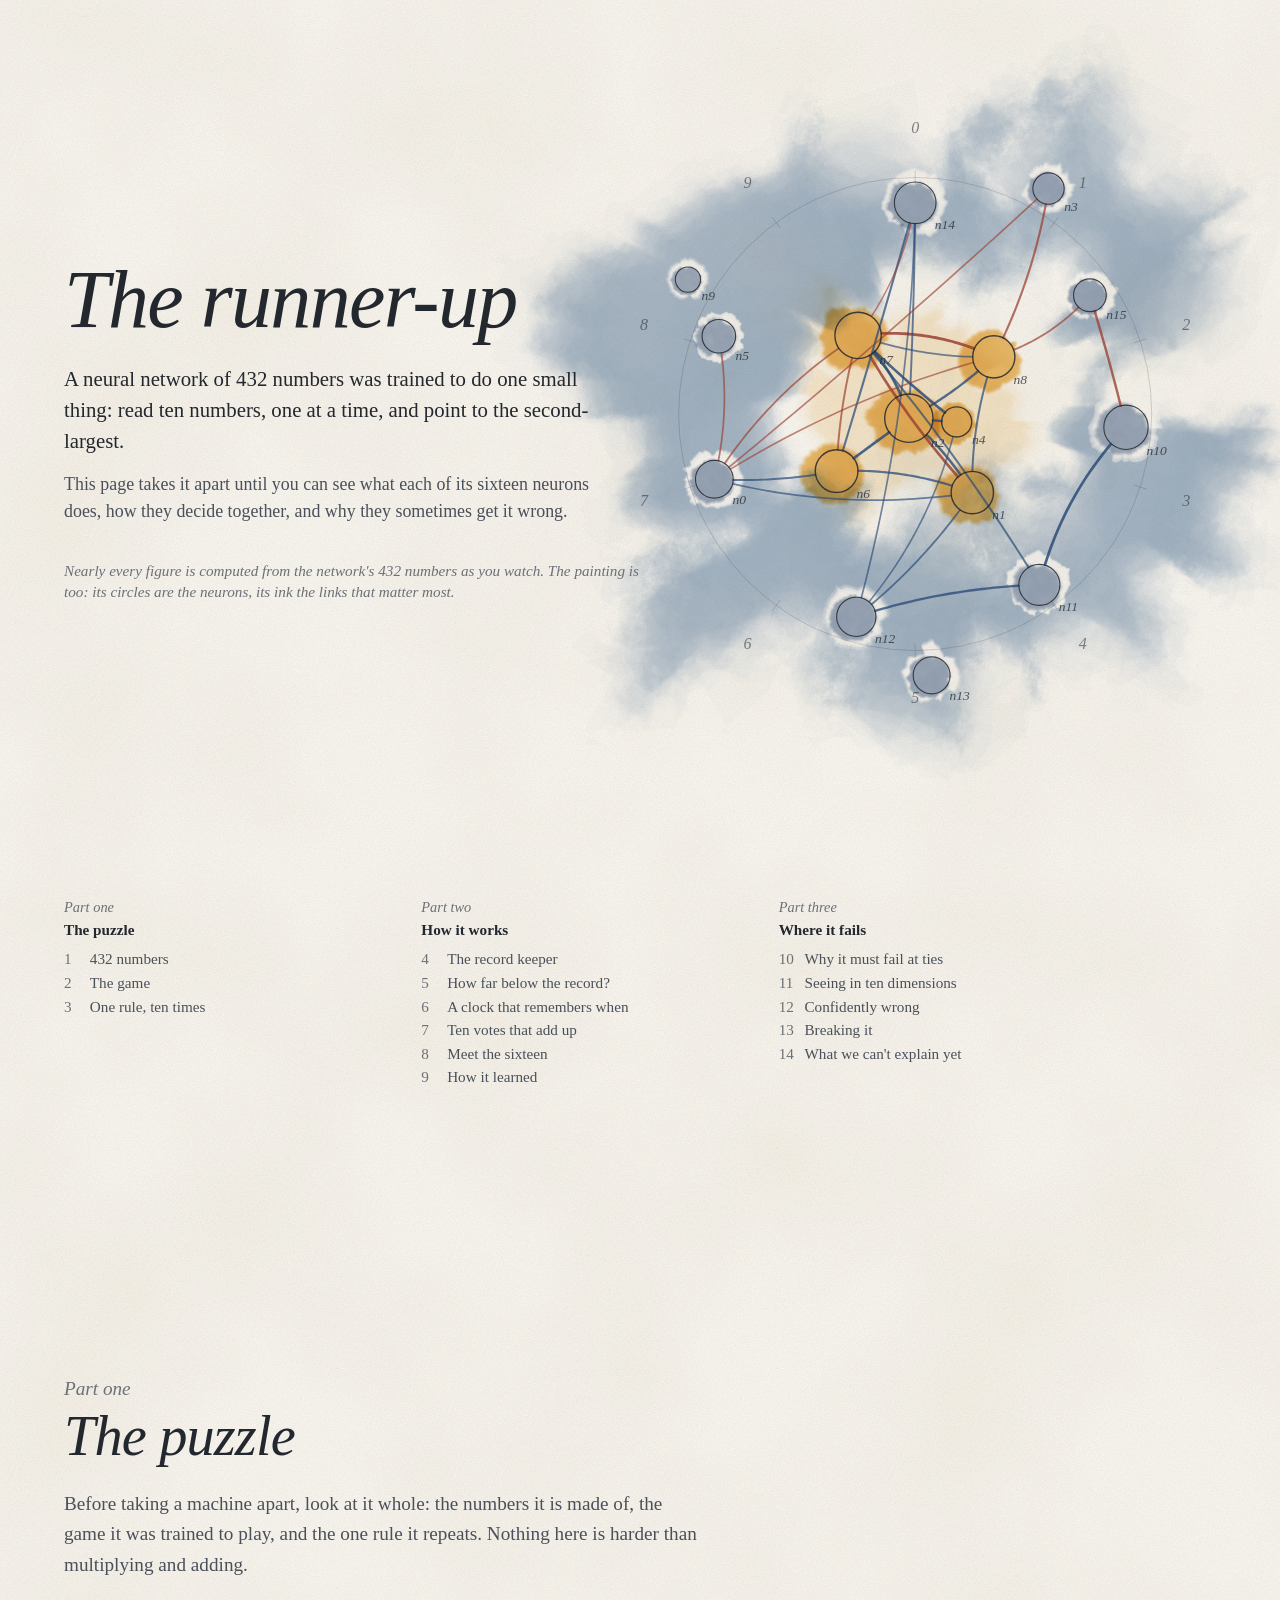
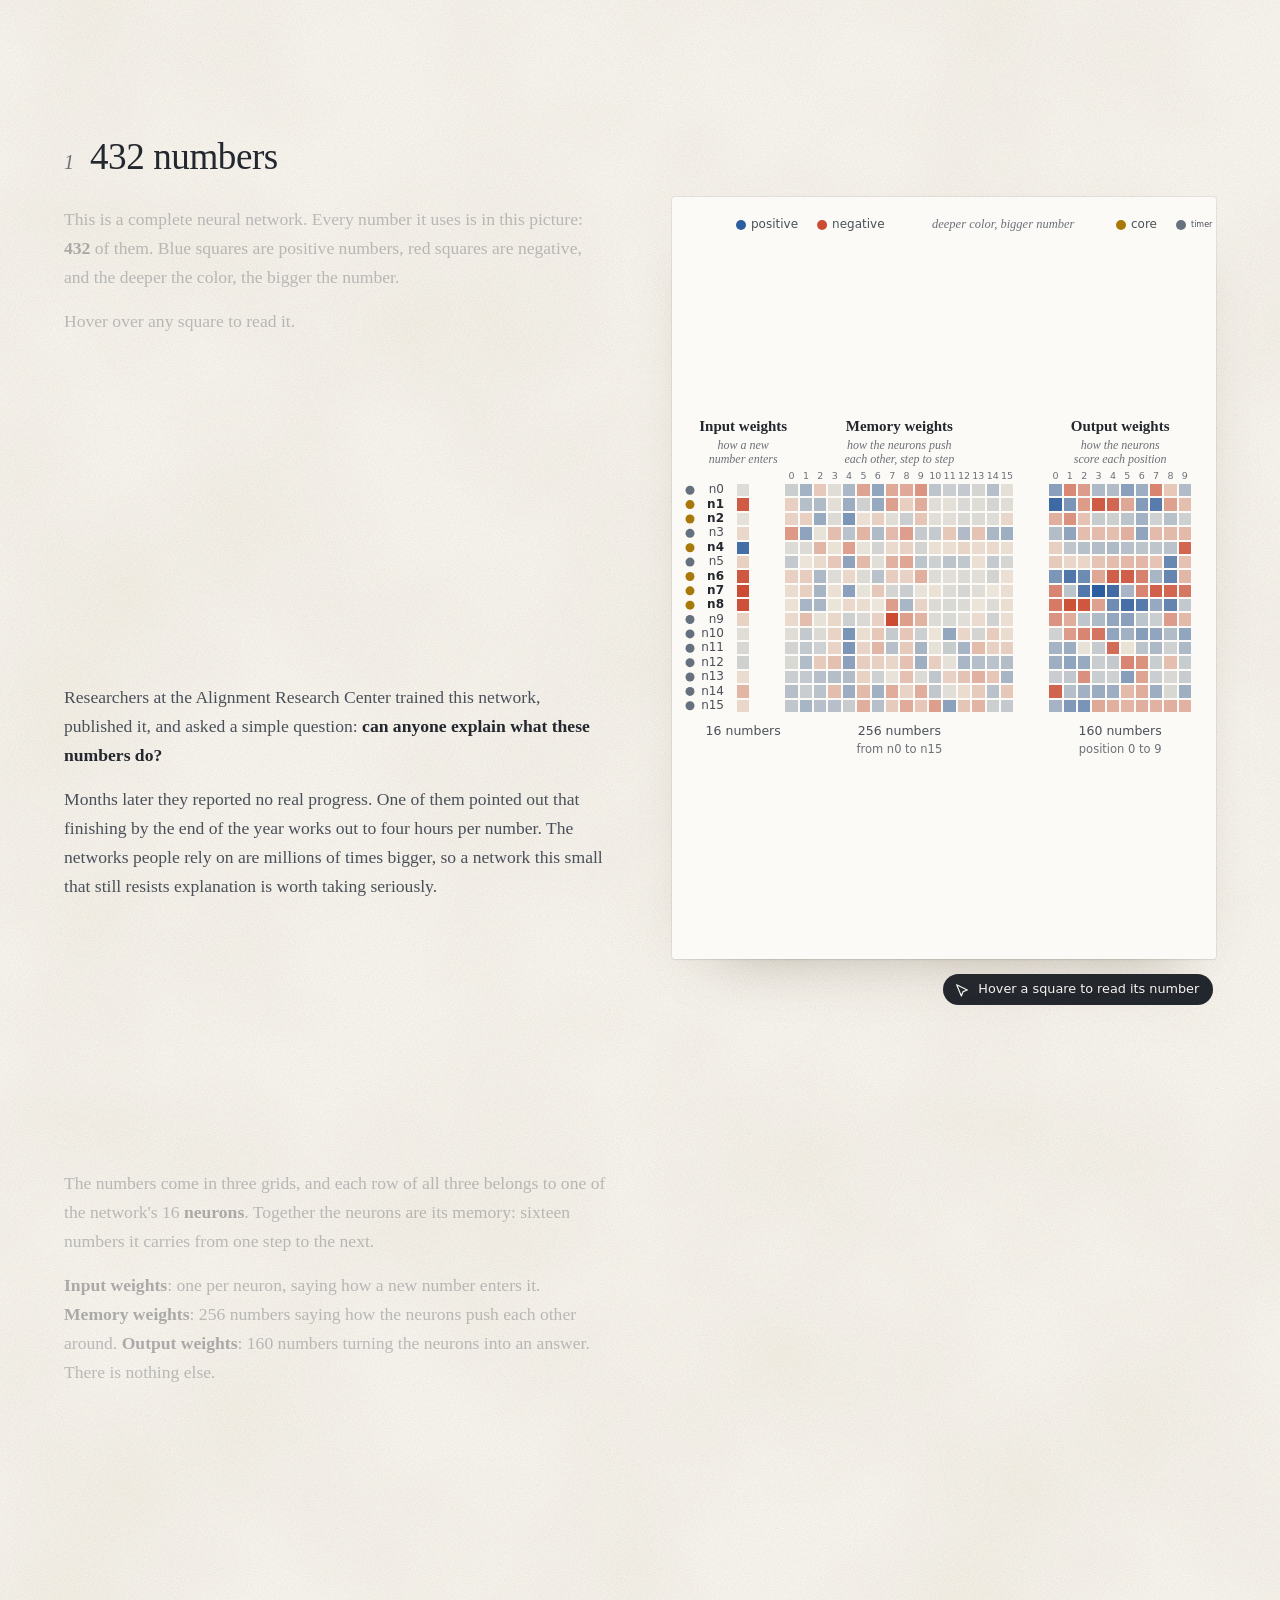
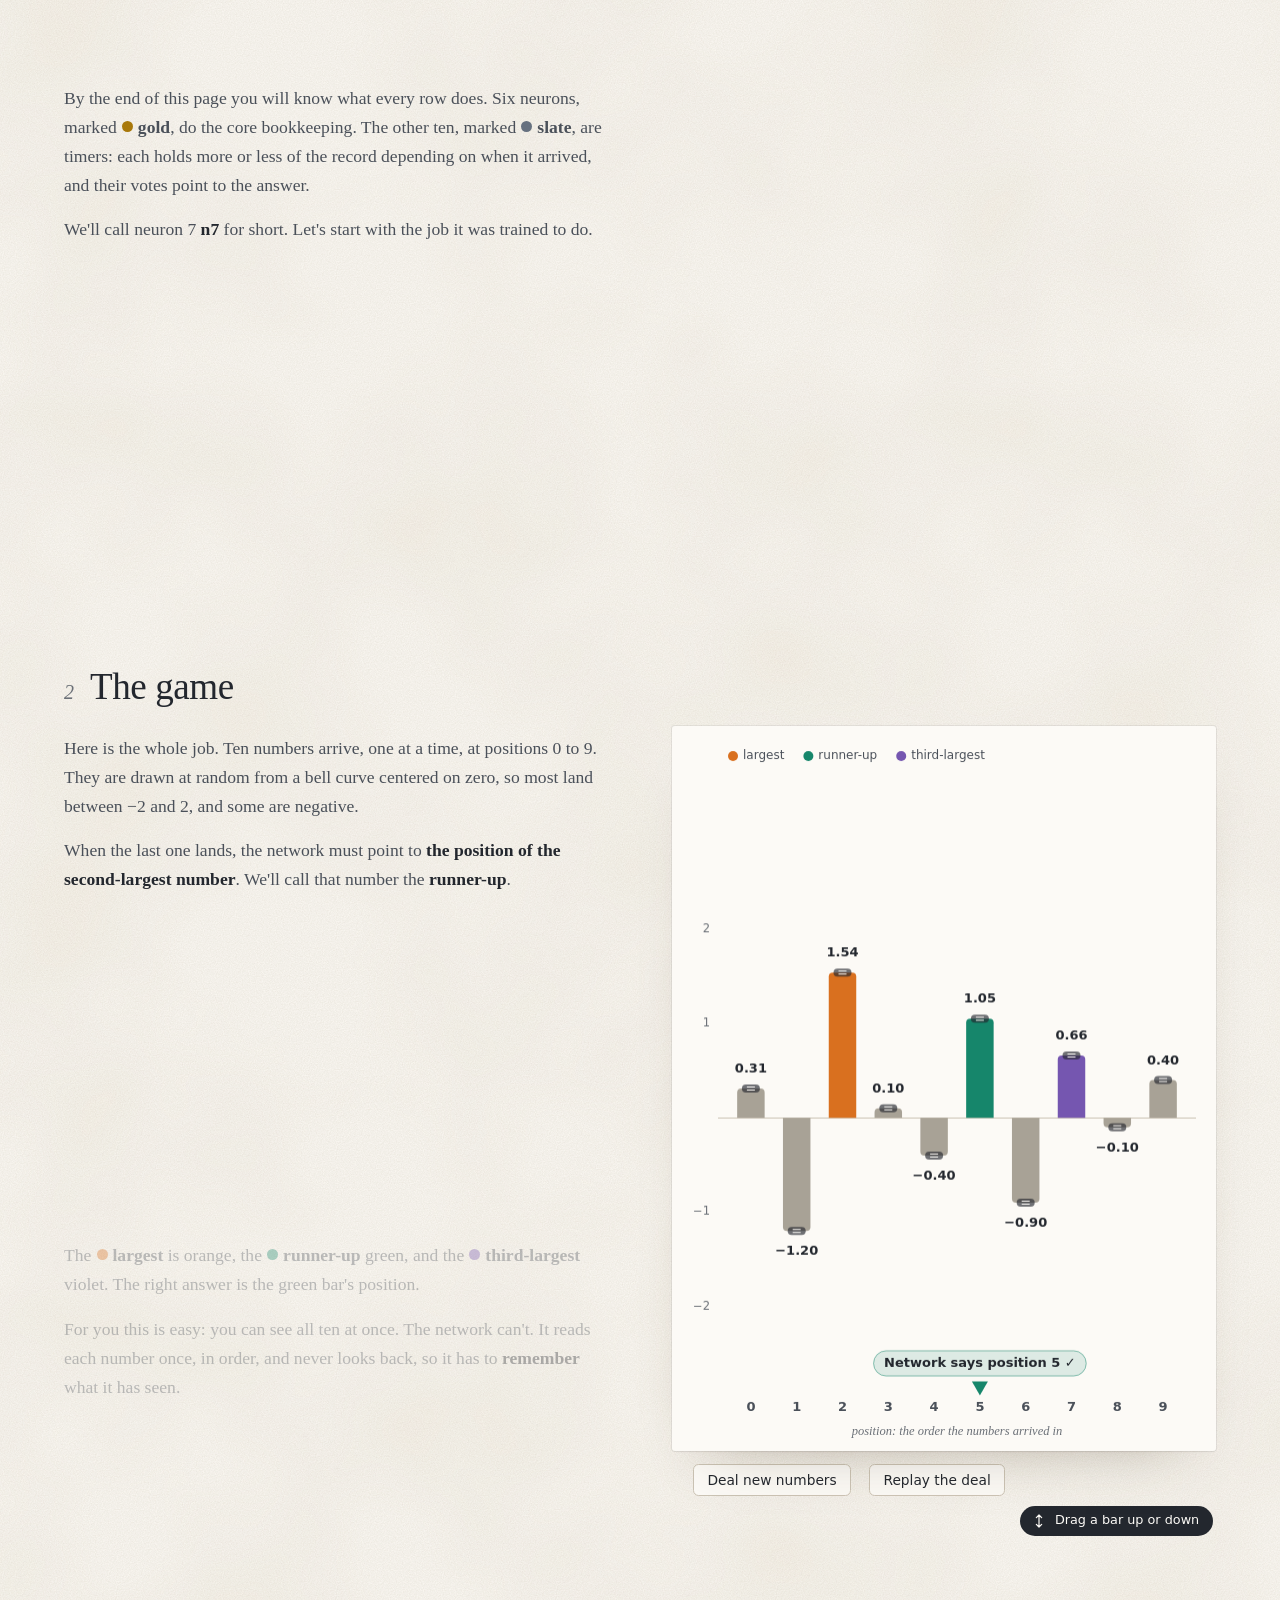
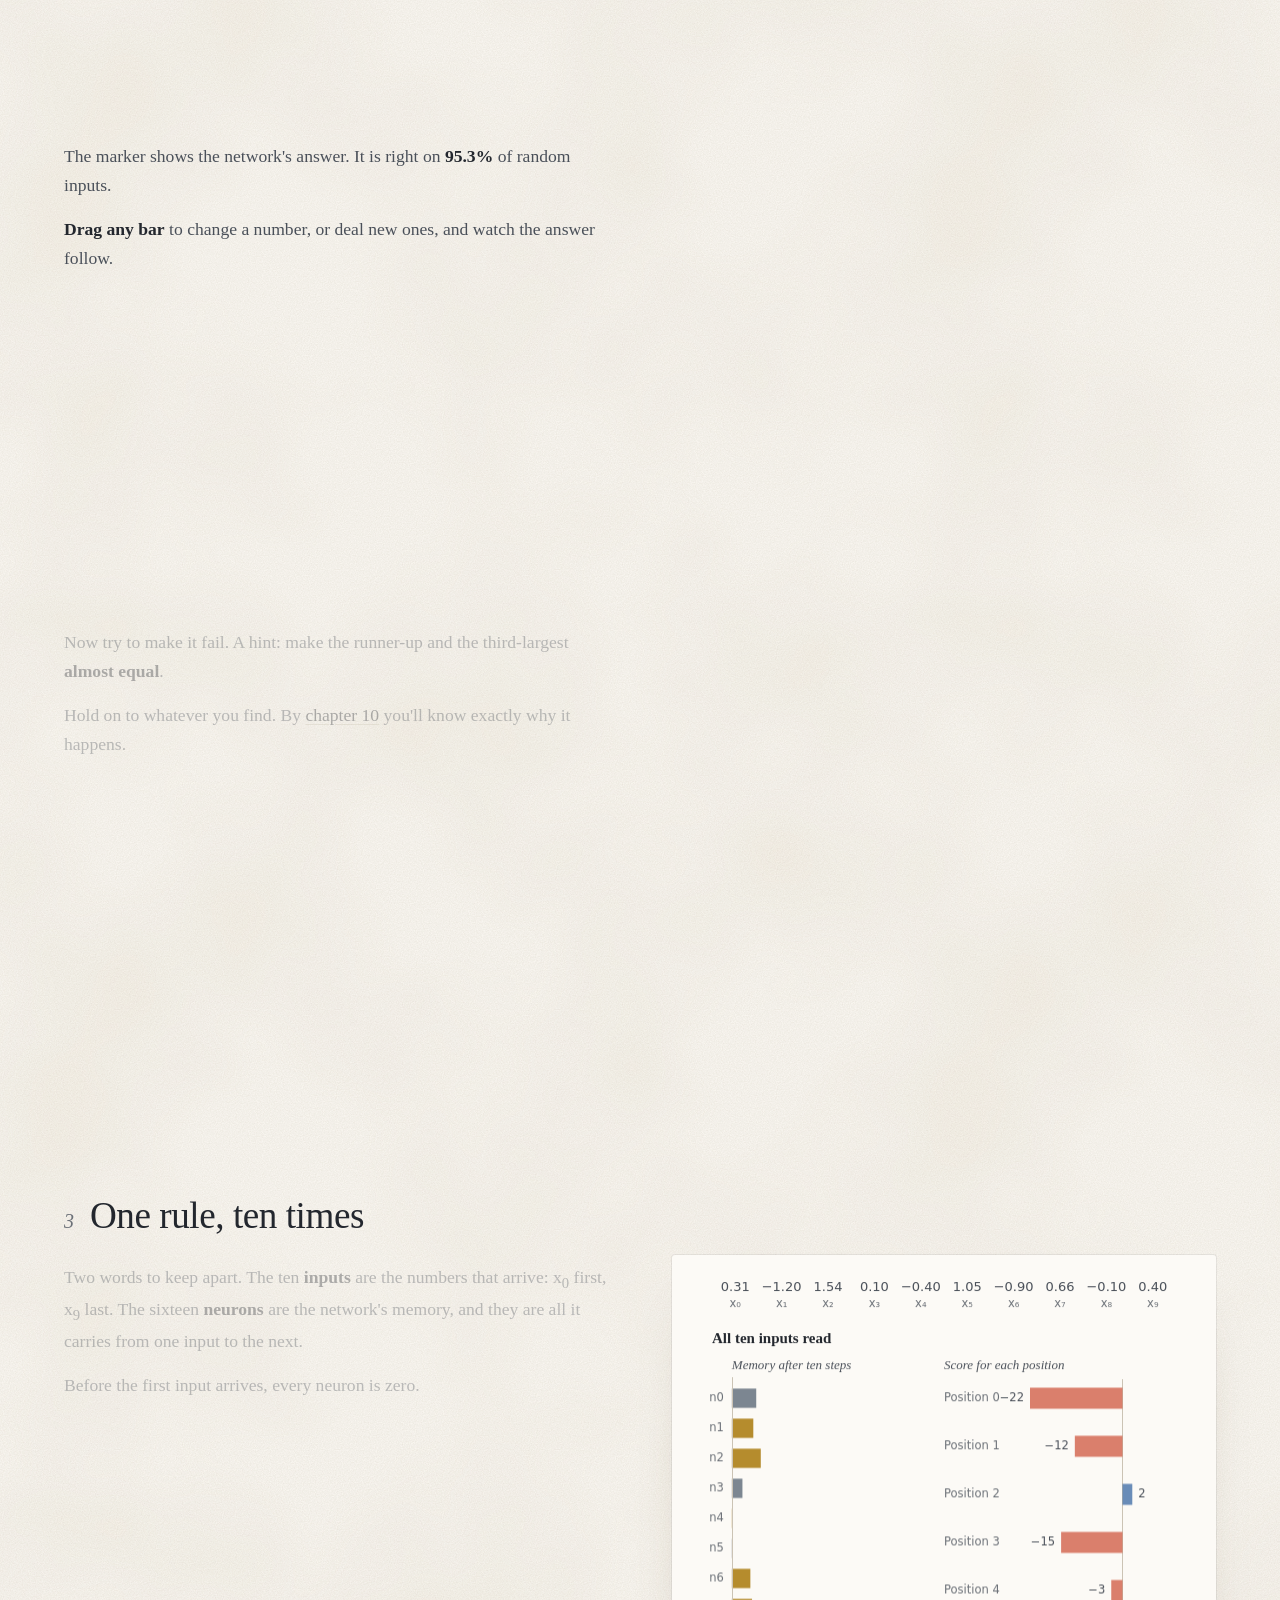
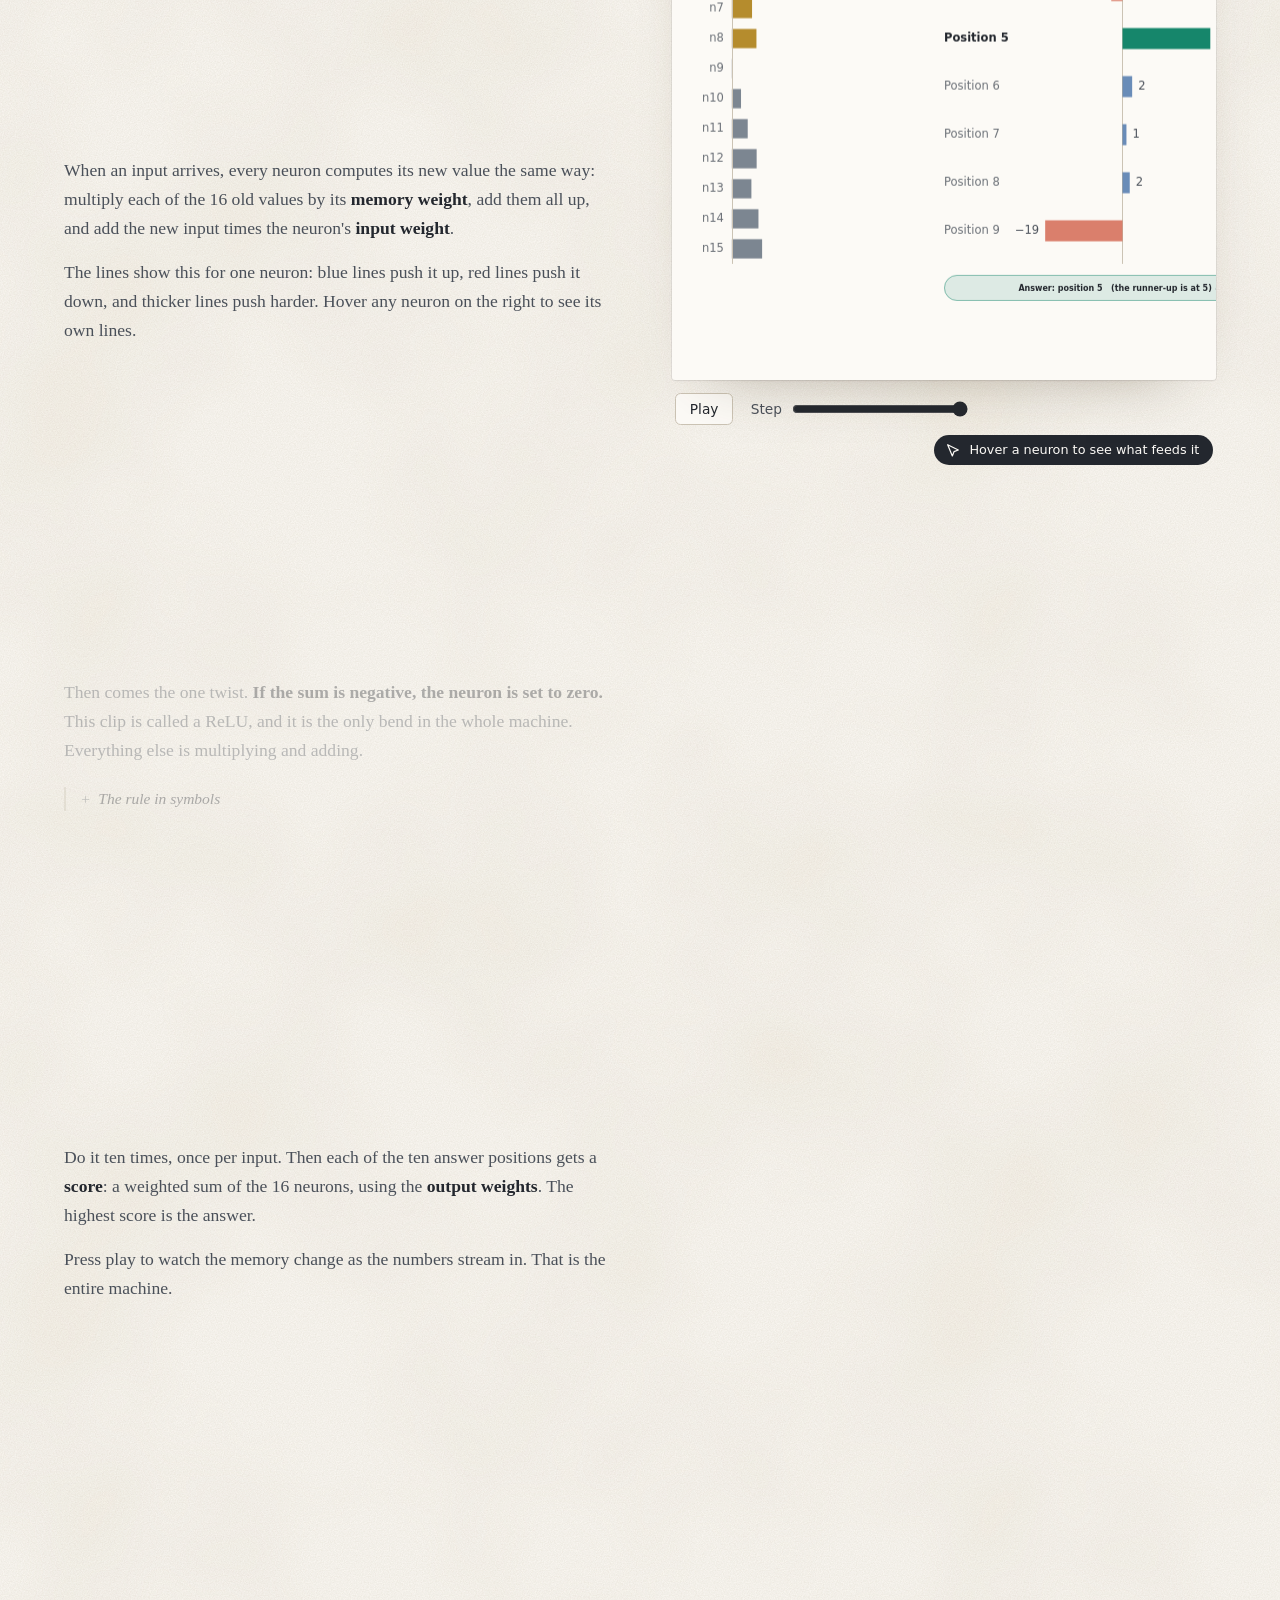
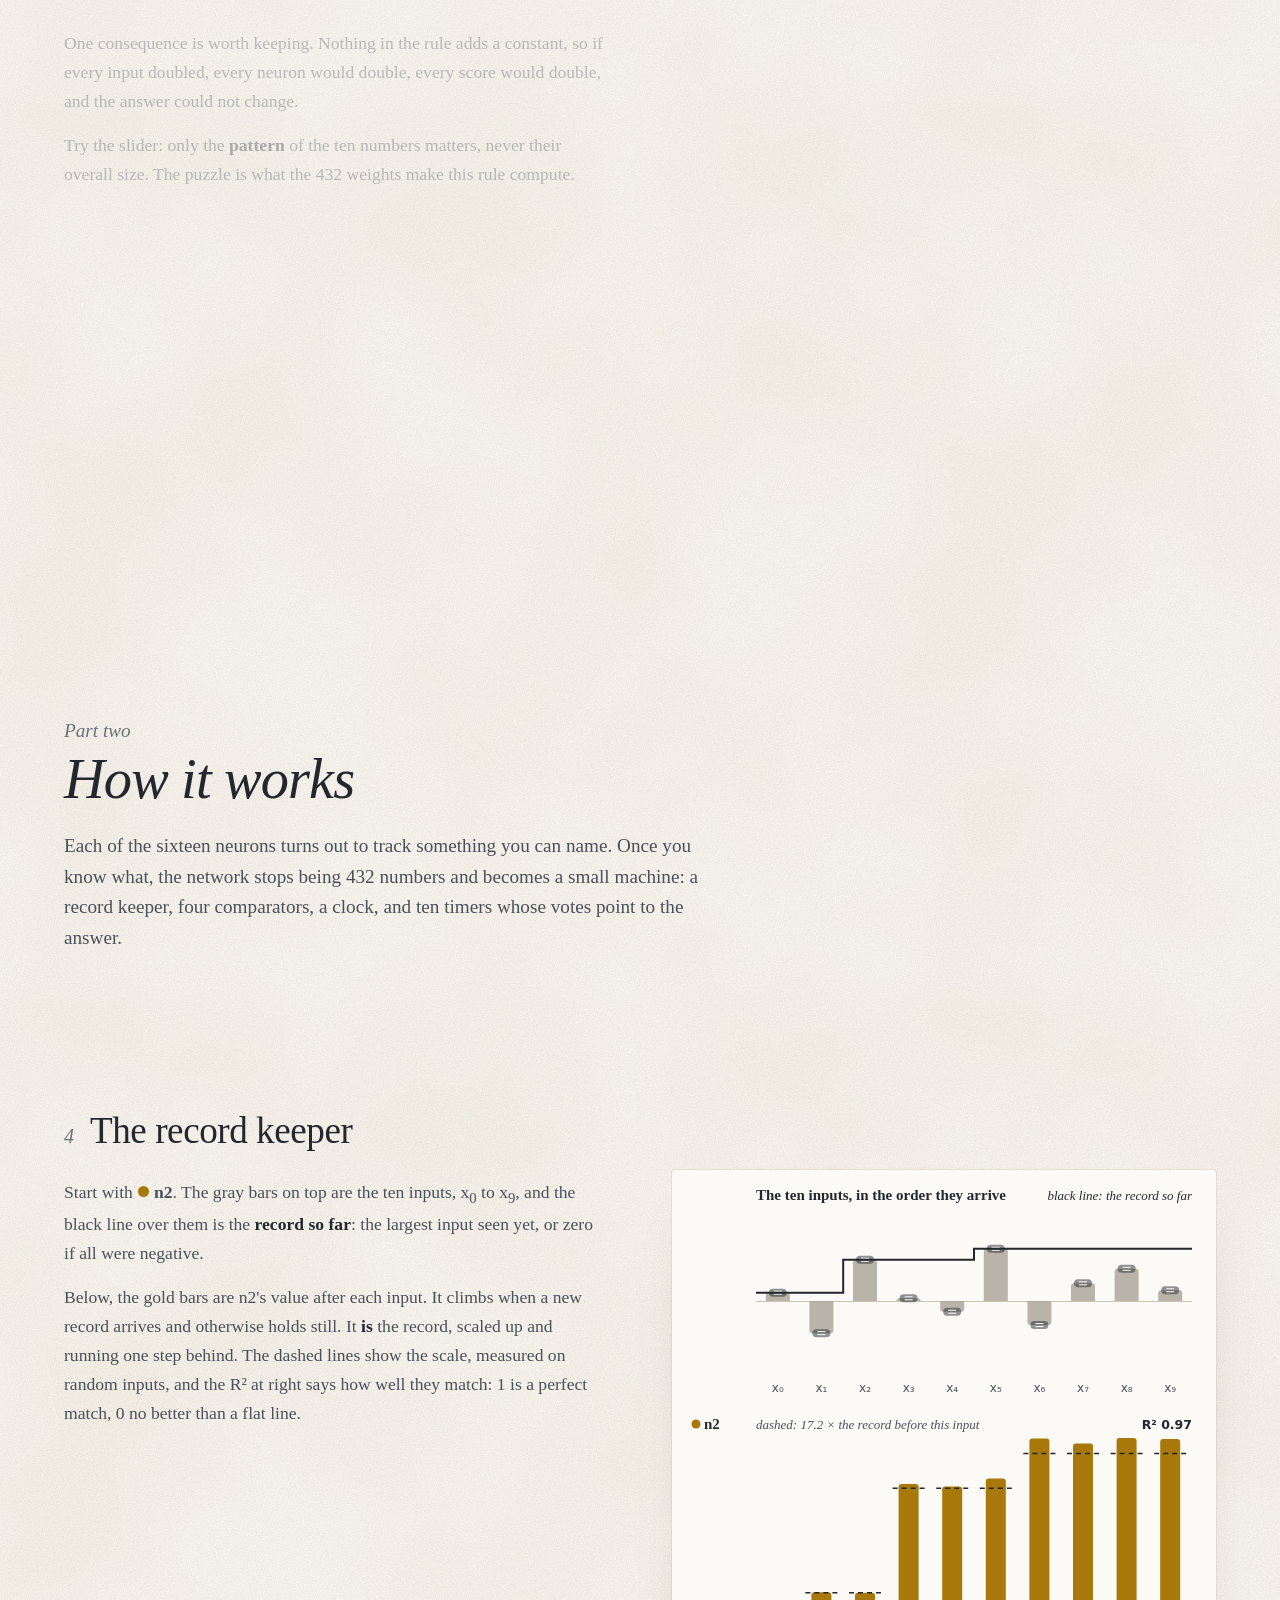
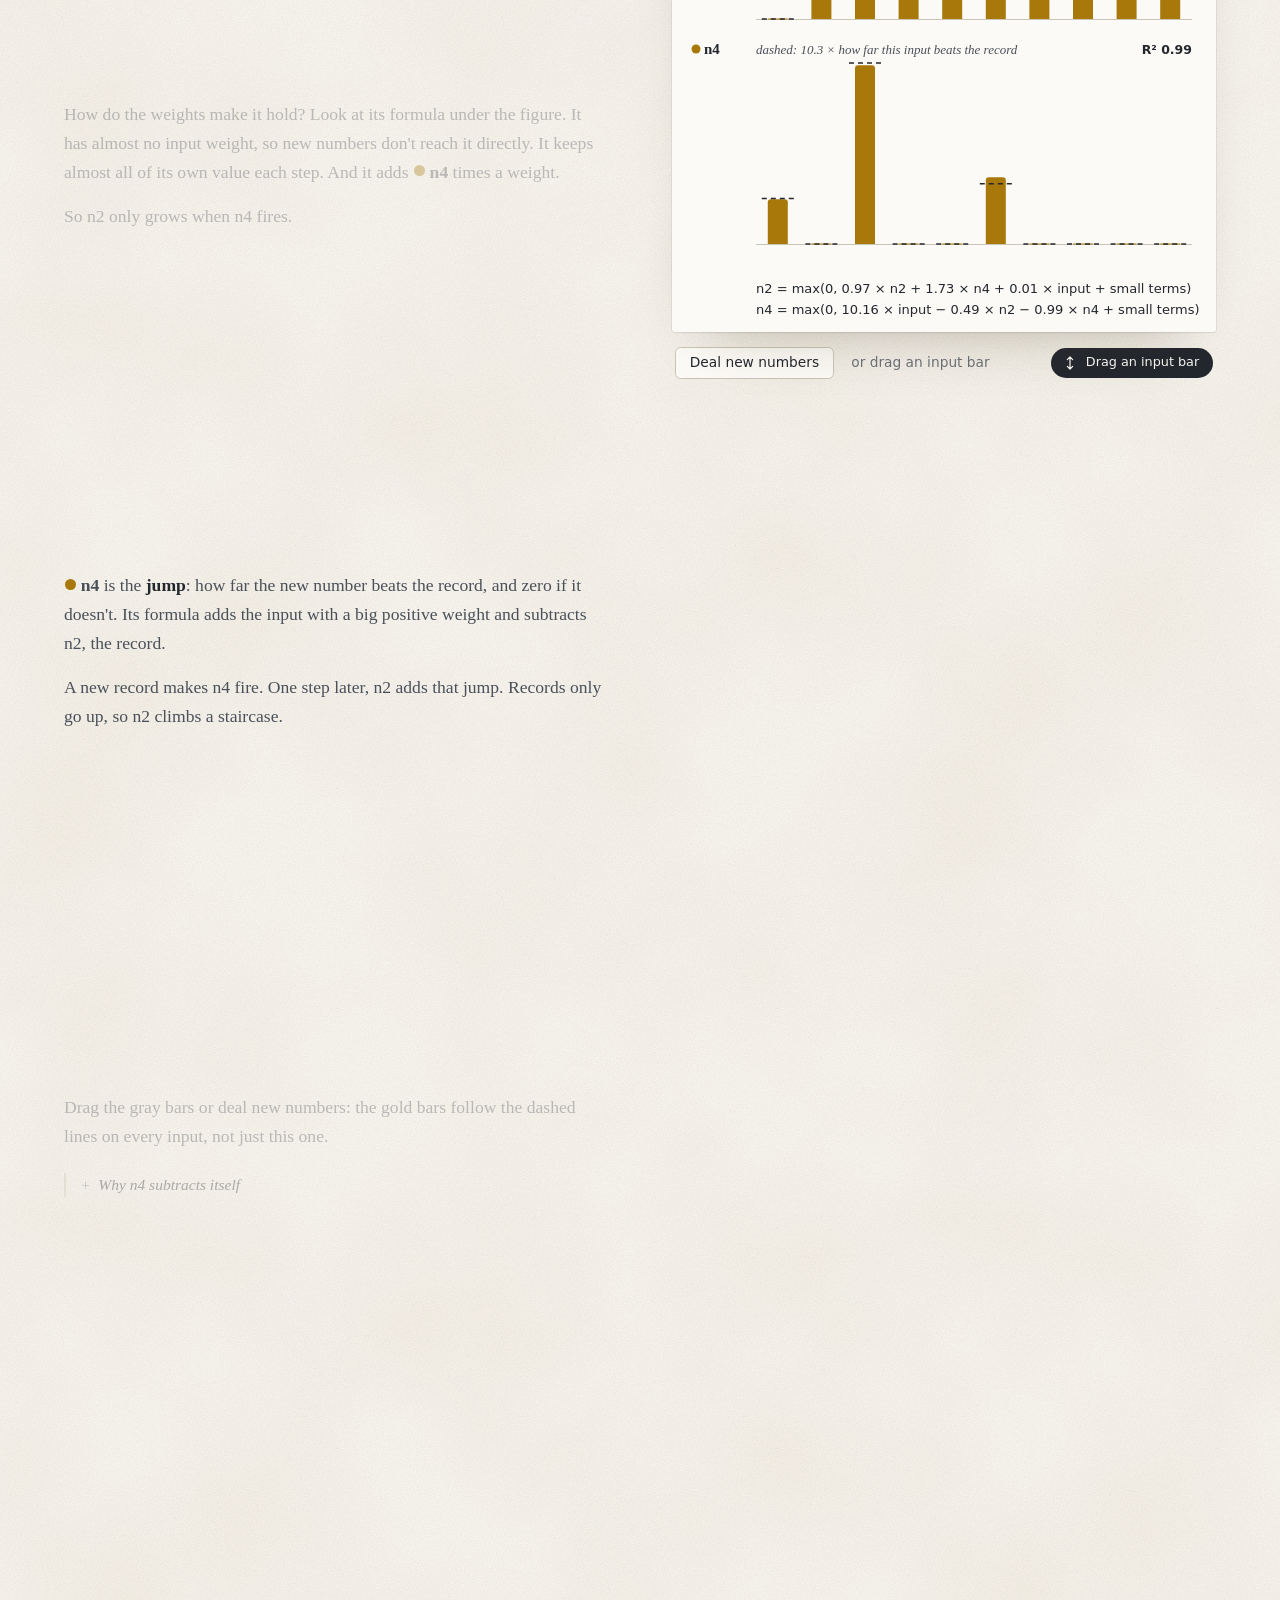
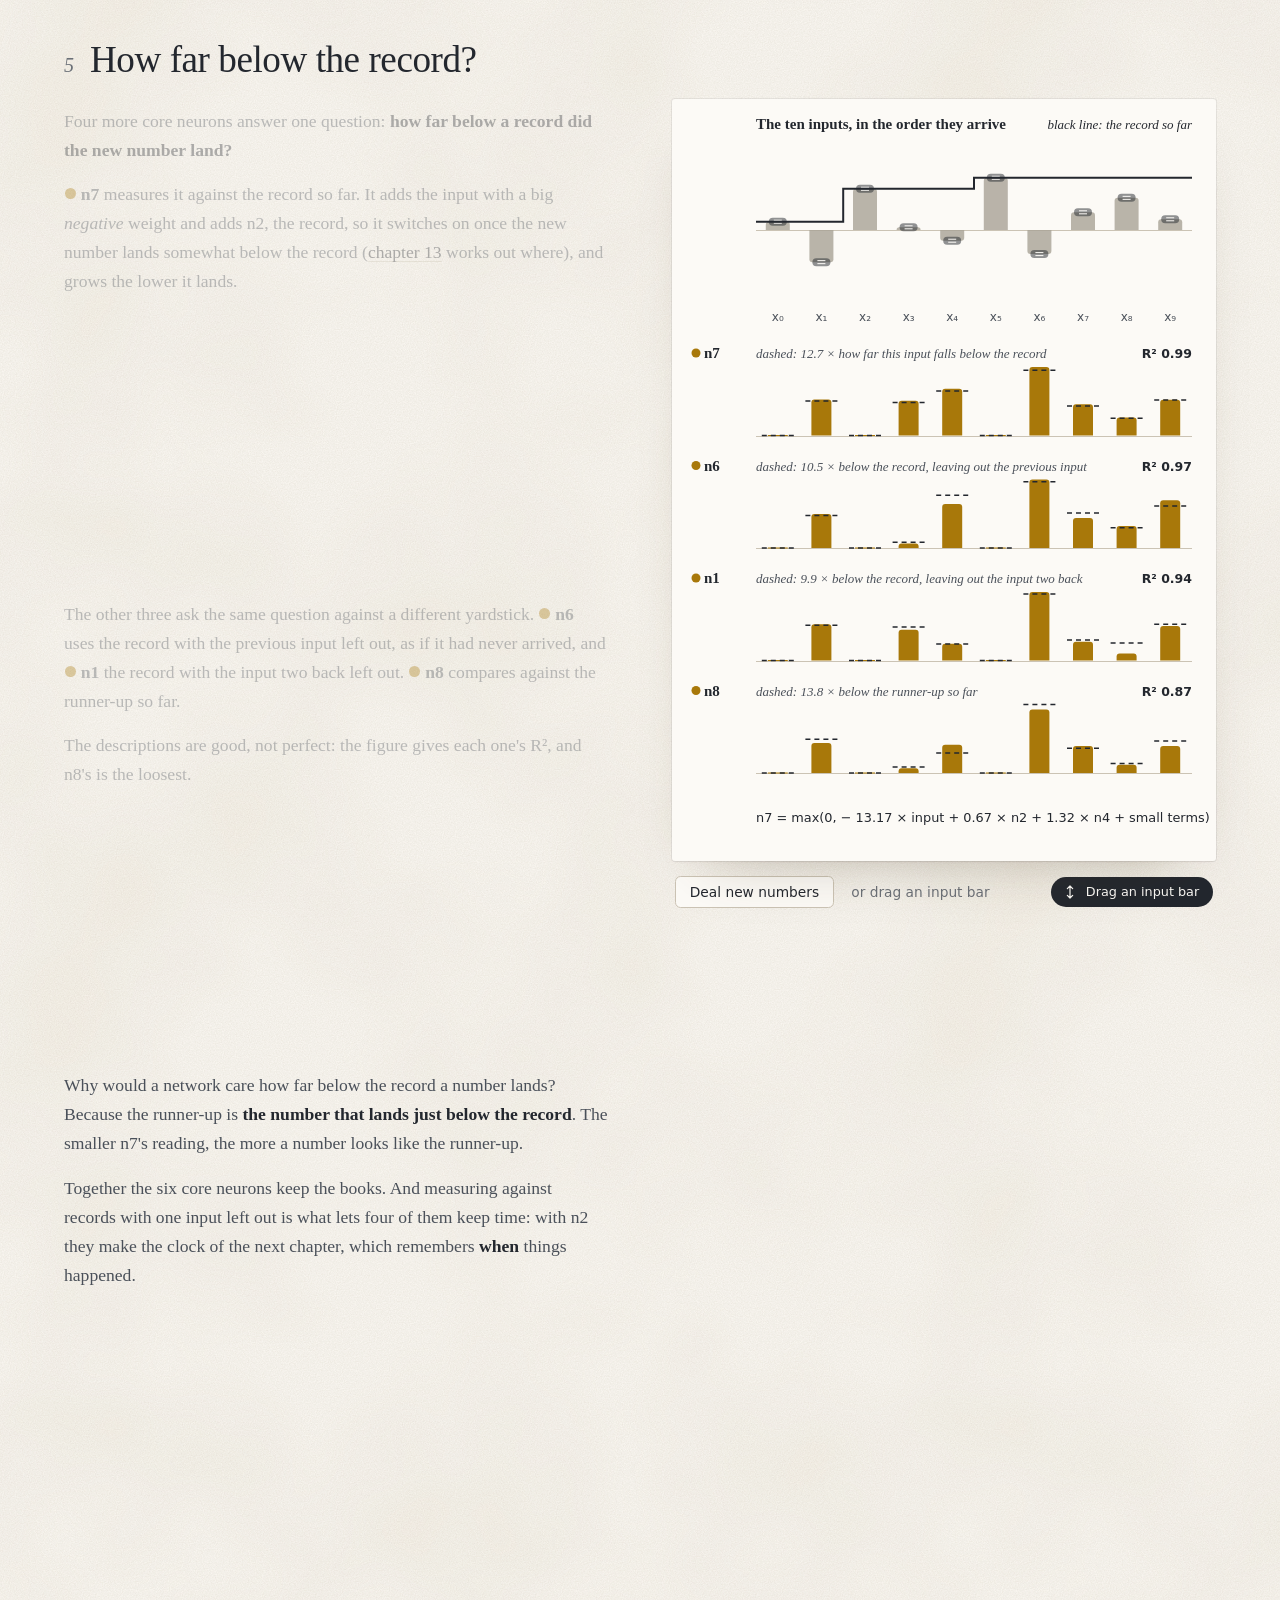
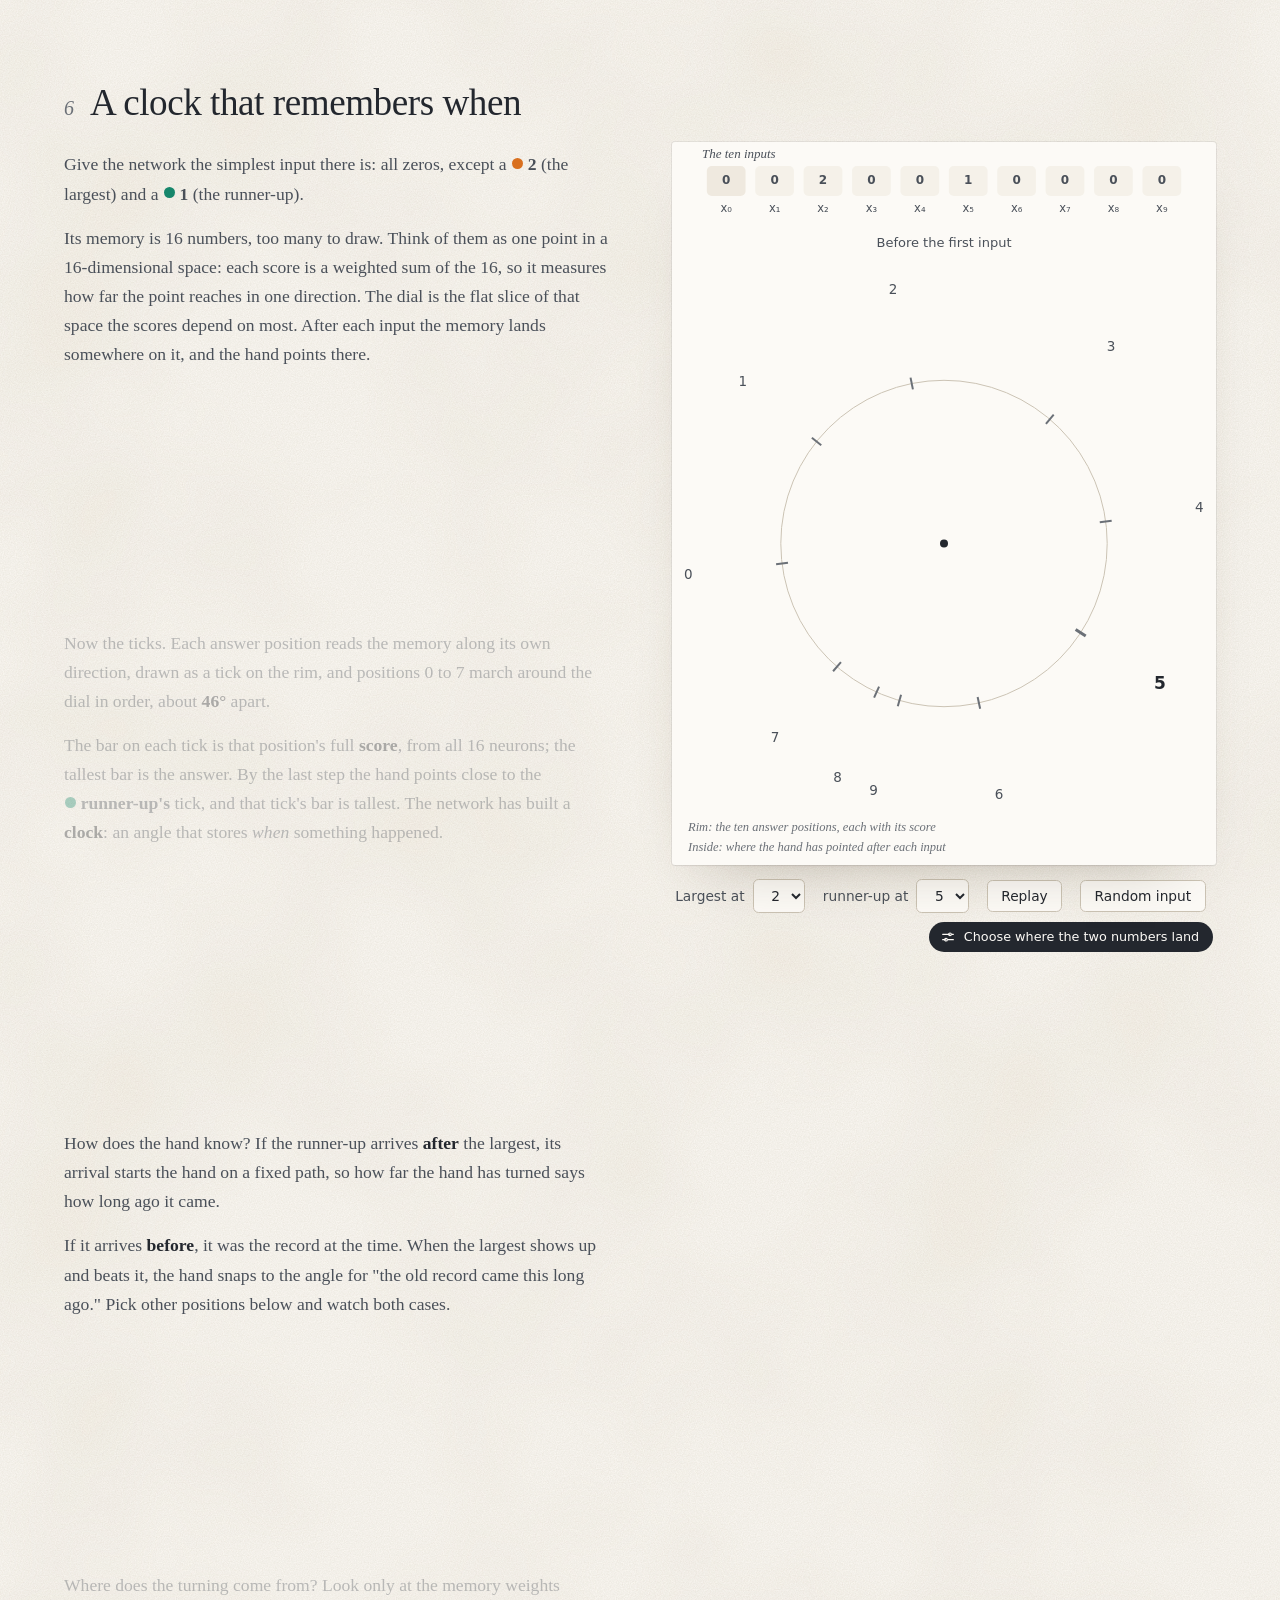
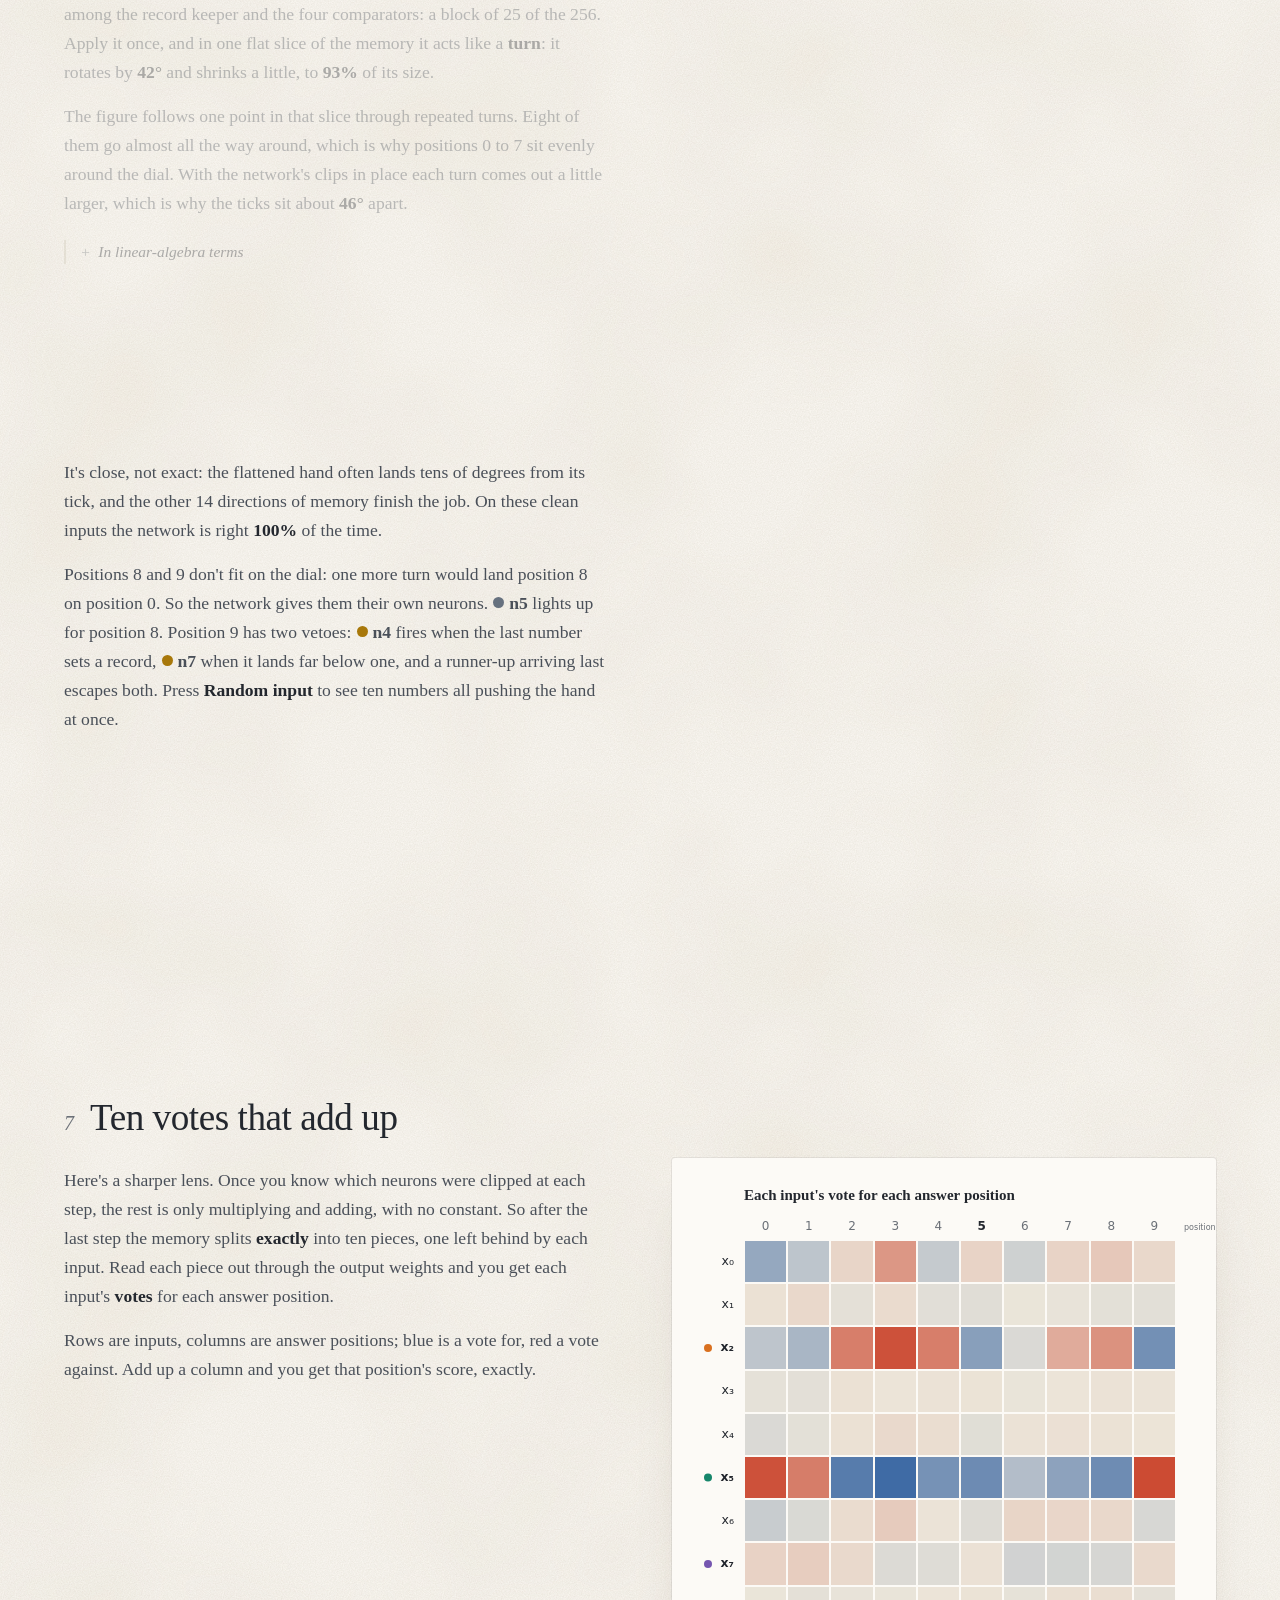
==== commit 5da02da2: "Fix what a fact-check and a first-year read of the site found Checked against the findings and raw o" ====
--- a/web/index.html
+++ b/web/index.html
@@ -15,7 +15,7 @@
       <h1>The runner-up</h1>
       <p class="lede">A neural network of 432 numbers was trained to do one small thing: read ten numbers, one at a time, and point to the second-largest.</p>
       <p class="lede">This page takes it apart until you can see what each of its sixteen neurons does, how they decide together, and why they sometimes get it wrong.</p>
-      <p class="live">Every figure is computed from the network's 432 numbers, the painting included: the ink is its links, the circles its neurons.</p>
+      <p class="live">Nearly every figure is computed from the network's 432 numbers as you watch. The painting is too: its circles are the neurons, its ink the links that matter most.</p>
     </div>
     <nav id="toc" aria-label="Contents"></nav>
   </div>
@@ -23,10 +23,10 @@
 <main id="story"></main>
 <section id="coda"><div class="wrap">
   <h2>The whole machine, in four sentences</h2>
-  <p>A record keeper and four comparators measure how far each new number lands below the record. Their memory weights turn the memory like the hand of a clock, so how far it has turned says when the record and the runner-up arrived. Ten timers read that clock and vote, each one for its own positions, and the votes add up exactly to the scores. The mistakes sit where two numbers nearly tie, where no smooth machine can be sure, and in one corner where a shortcut the network learned points confidently the wrong way.</p>
+  <p>A record keeper and a jump detector track the largest number so far, and four comparators measure how far each new number lands below a record or the runner-up. Their memory weights turn part of the memory a fixed angle each step, like a clock hand, so its angle carries when things happened. Ten timers read that turning memory, most of them watching for the runner-up at one or two positions, and all sixteen neurons' votes add up exactly to the scores. The mistakes sit where numbers nearly tie, where no continuous machine can be sure, and the most confident ones where a shortcut the network learned points the wrong way.</p>
   <p>To poke at it yourself, <a href="explorer/index.html">the explorer</a> lets you click any neuron or weight, edit any input, and watch the chain reaction behind any answer.</p>
 </div></section>
-<footer><div class="wrap">Built from <code>research/findings/</code>. Every quoted number comes from a committed experiment you can rerun, and every figure is computed from the weights as you watch.</div></footer>
+<footer><div class="wrap">Every quoted number comes from an experiment in <code>experiments/</code>, with its raw output in <code>results/</code>, and every figure is computed from the weights as you watch.</div></footer>
 
 <script src="data.js"></script>
 <script src="model.js"></script>
@@ -42,7 +42,7 @@
 <script src="ch/rule.js"></script>
 
 <script>Story.part('works', { kicker: 'Part two', title: 'How it works', html: `
-  <p>Each of the sixteen neurons turns out to track something you can name. Once you know what, the network stops being 432 numbers and becomes a small machine: a record keeper, four comparators, a clock, and ten timers whose votes add up to the answer.</p>` });</script>
+  <p>Each of the sixteen neurons turns out to track something you can name. Once you know what, the network stops being 432 numbers and becomes a small machine: a record keeper, four comparators, a clock, and ten timers whose votes point to the answer.</p>` });</script>
 <script src="ch/record.js"></script>
 <script src="ch/clock.js"></script>
 <script src="ch/votes.js"></script>
--- a/web/style.css
+++ b/web/style.css
@@ -34,8 +34,8 @@
   --prose: 34rem;
   --wrap: 104rem;
   --gutter: 4rem;
-  --grain: url("data:image/svg+xml,%3Csvg xmlns='http://www.w3.org/2000/svg' width='220' height='220'%3E%3Cfilter id='g'%3E%3CfeTurbulence type='fractalNoise' baseFrequency='0.85' numOctaves='3' stitchTiles='stitch'/%3E%3CfeColorMatrix values='0 0 0 0 0.25 0 0 0 0 0.2 0 0 0 0 0.13 0.16 0 0 0 -0.035'/%3E%3C/filter%3E%3Crect width='100%25' height='100%25' filter='url(%23g)'/%3E%3C/svg%3E");
-  --mottle: url("data:image/svg+xml,%3Csvg xmlns='http://www.w3.org/2000/svg' width='900' height='900'%3E%3Cfilter id='m'%3E%3CfeTurbulence type='fractalNoise' baseFrequency='0.004' numOctaves='3' seed='7' stitchTiles='stitch'/%3E%3CfeColorMatrix values='0 0 0 0 0.55 0 0 0 0 0.45 0 0 0 0 0.3 0.22 0 0 0 -0.08'/%3E%3C/filter%3E%3Crect width='100%25' height='100%25' filter='url(%23m)'/%3E%3C/svg%3E");
+  --grain: url("data:image/svg+xml,%3Csvg xmlns='http://www.w3.org/2000/svg' width='220' height='220'%3E%3Cfilter id='g' x='0' y='0' width='100%25' height='100%25'%3E%3CfeTurbulence type='fractalNoise' baseFrequency='0.85' numOctaves='3' stitchTiles='stitch'/%3E%3CfeColorMatrix values='0 0 0 0 0.25 0 0 0 0 0.2 0 0 0 0 0.13 0.16 0 0 0 -0.035'/%3E%3C/filter%3E%3Crect width='100%25' height='100%25' filter='url(%23g)'/%3E%3C/svg%3E");
+  --mottle: url("data:image/svg+xml,%3Csvg xmlns='http://www.w3.org/2000/svg' width='900' height='900'%3E%3Cfilter id='m' x='0' y='0' width='100%25' height='100%25'%3E%3CfeTurbulence type='fractalNoise' baseFrequency='0.004' numOctaves='3' seed='7' stitchTiles='stitch'/%3E%3CfeColorMatrix values='0 0 0 0 0.55 0 0 0 0 0.45 0 0 0 0 0.3 0.22 0 0 0 -0.08'/%3E%3C/filter%3E%3Crect width='100%25' height='100%25' filter='url(%23m)'/%3E%3C/svg%3E");
 }
 /* The root size follows the viewport, so a 4K screen gets the same page, larger: figures draw in design pixels
    scaled by this (viz.js), which is what keeps their type and lines the right size everywhere. */
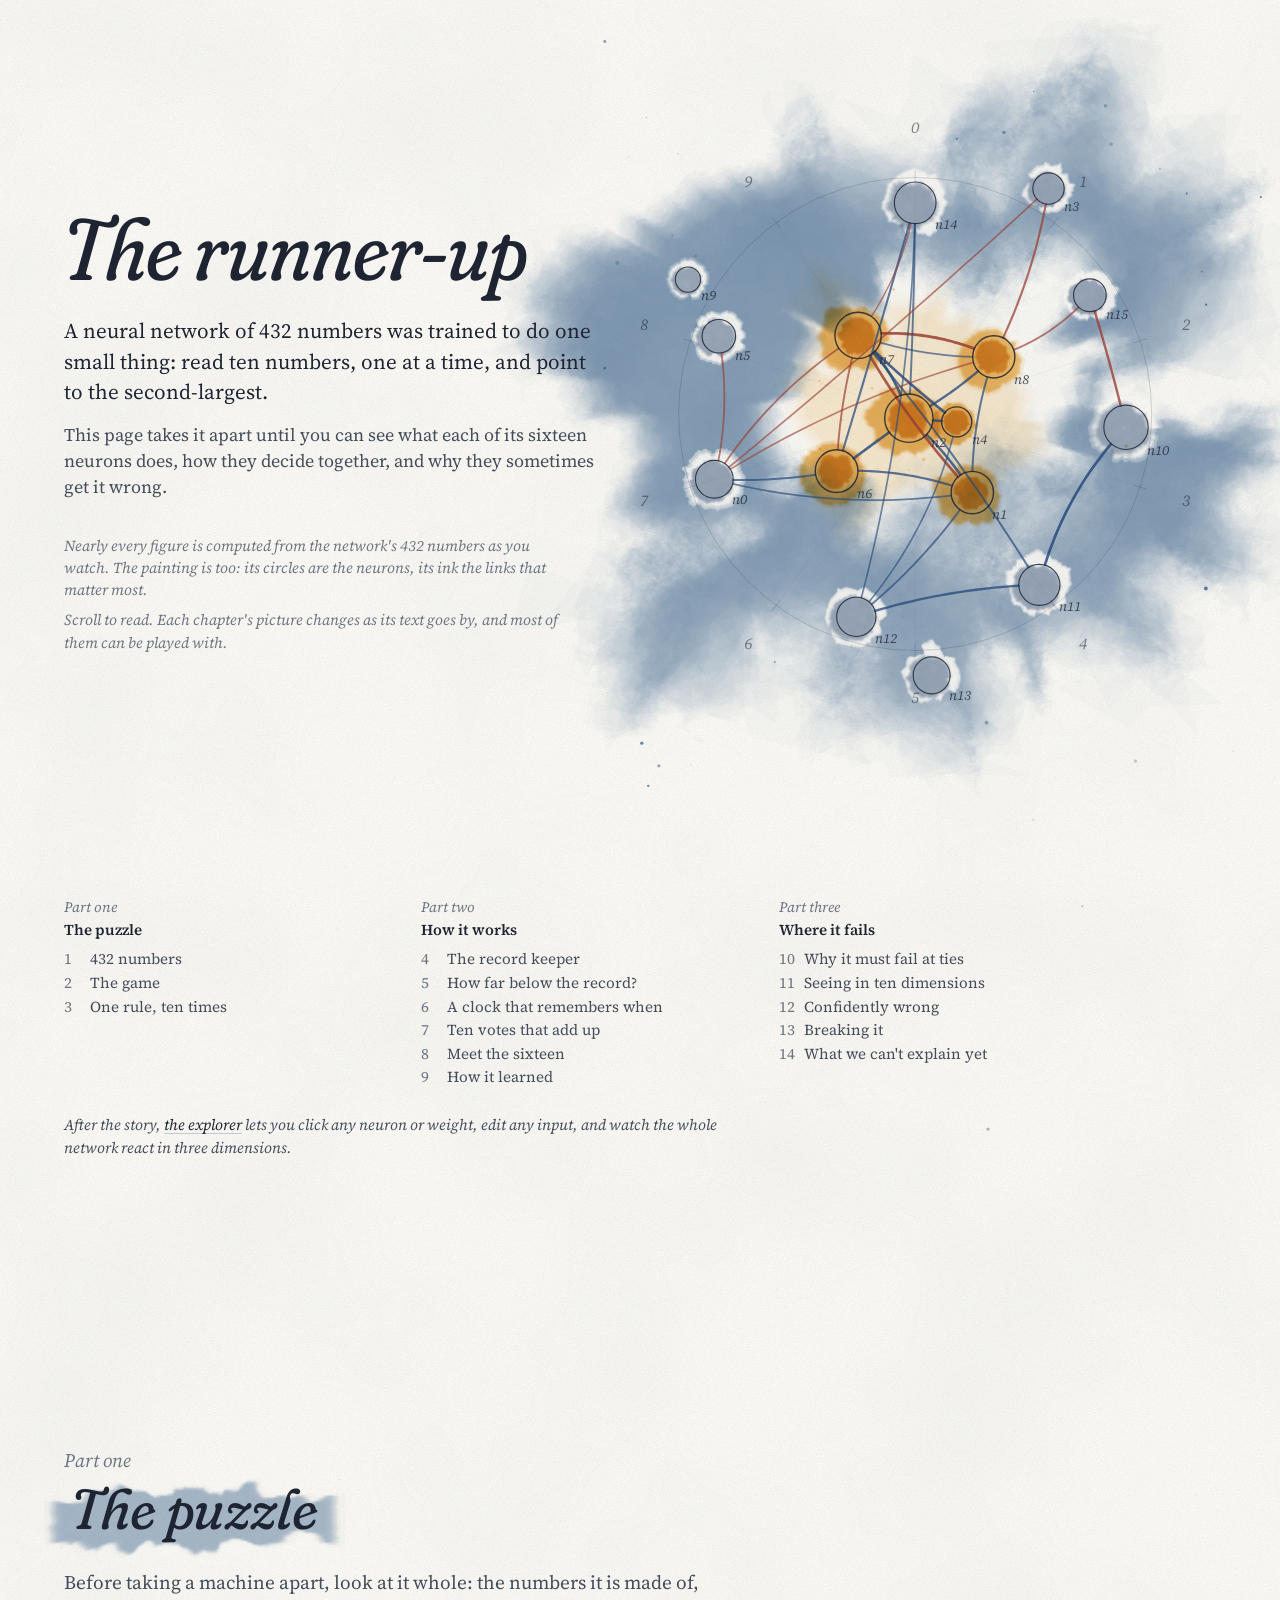
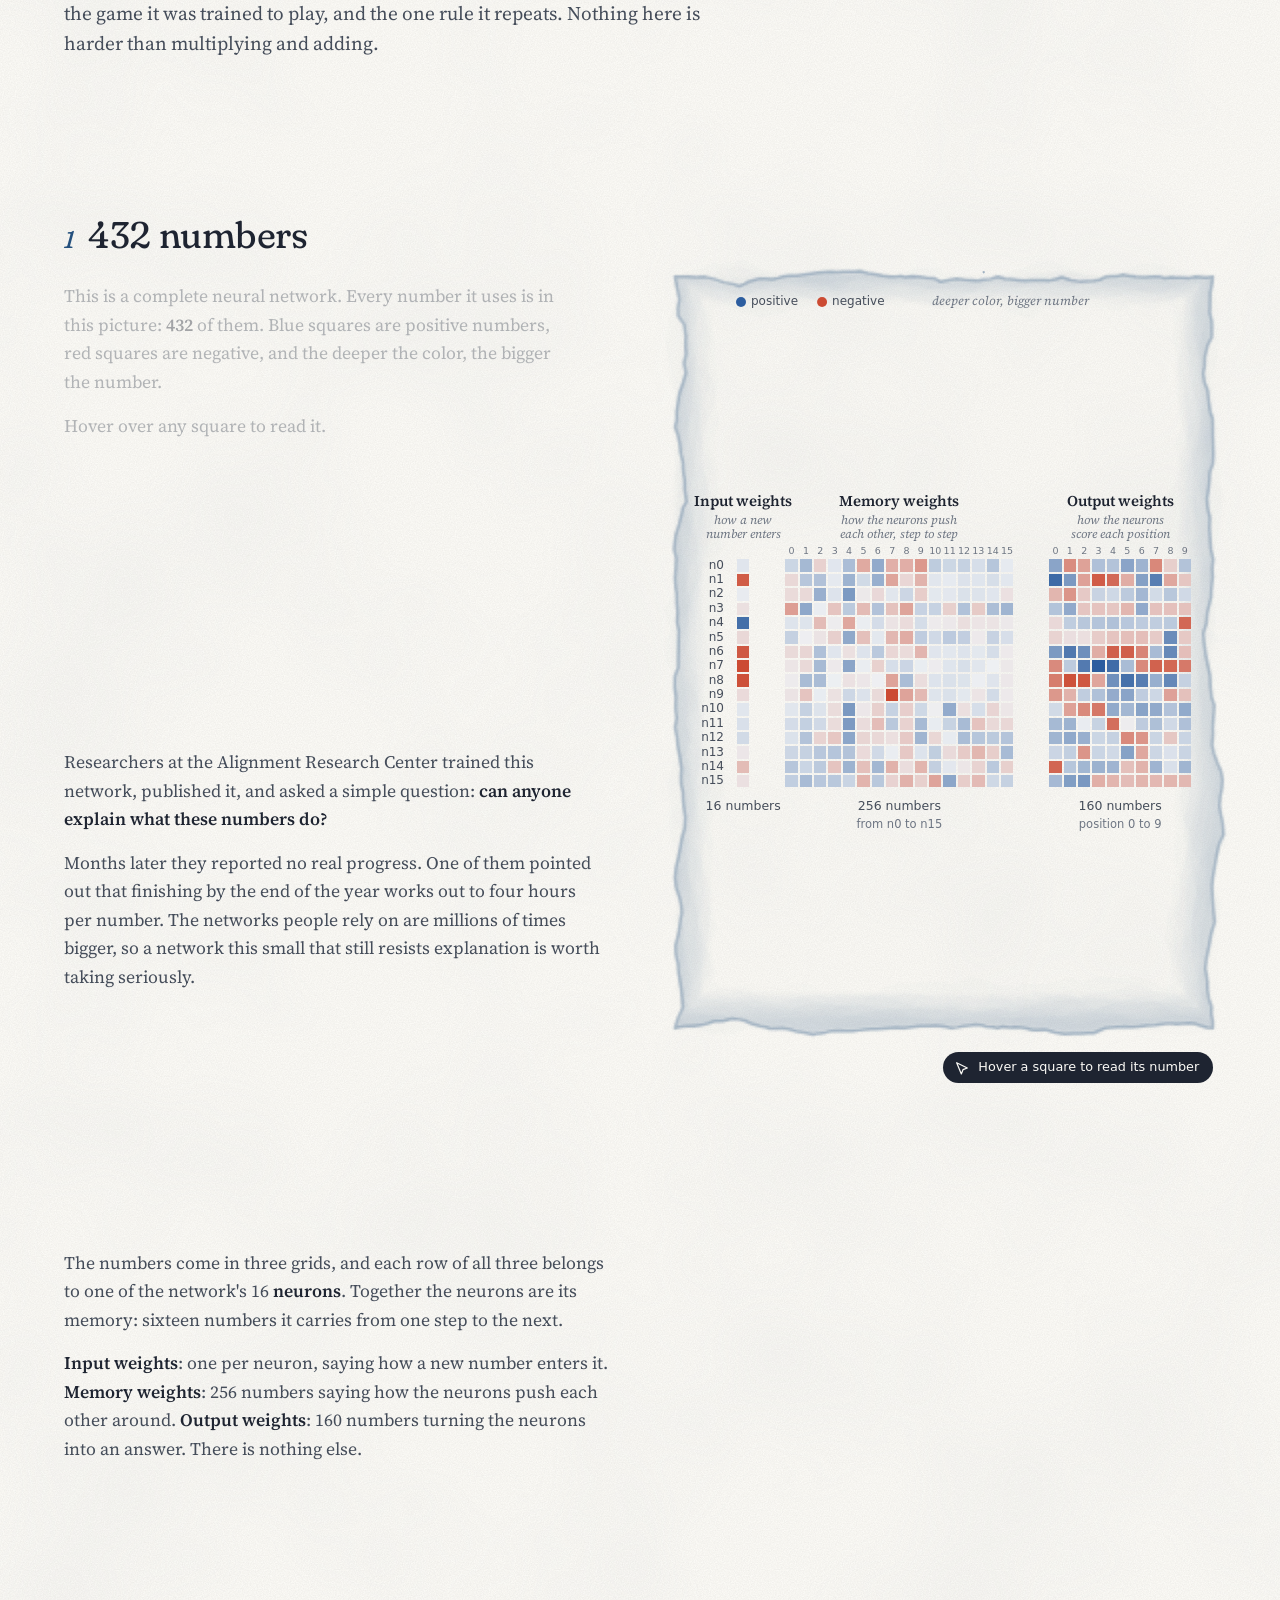
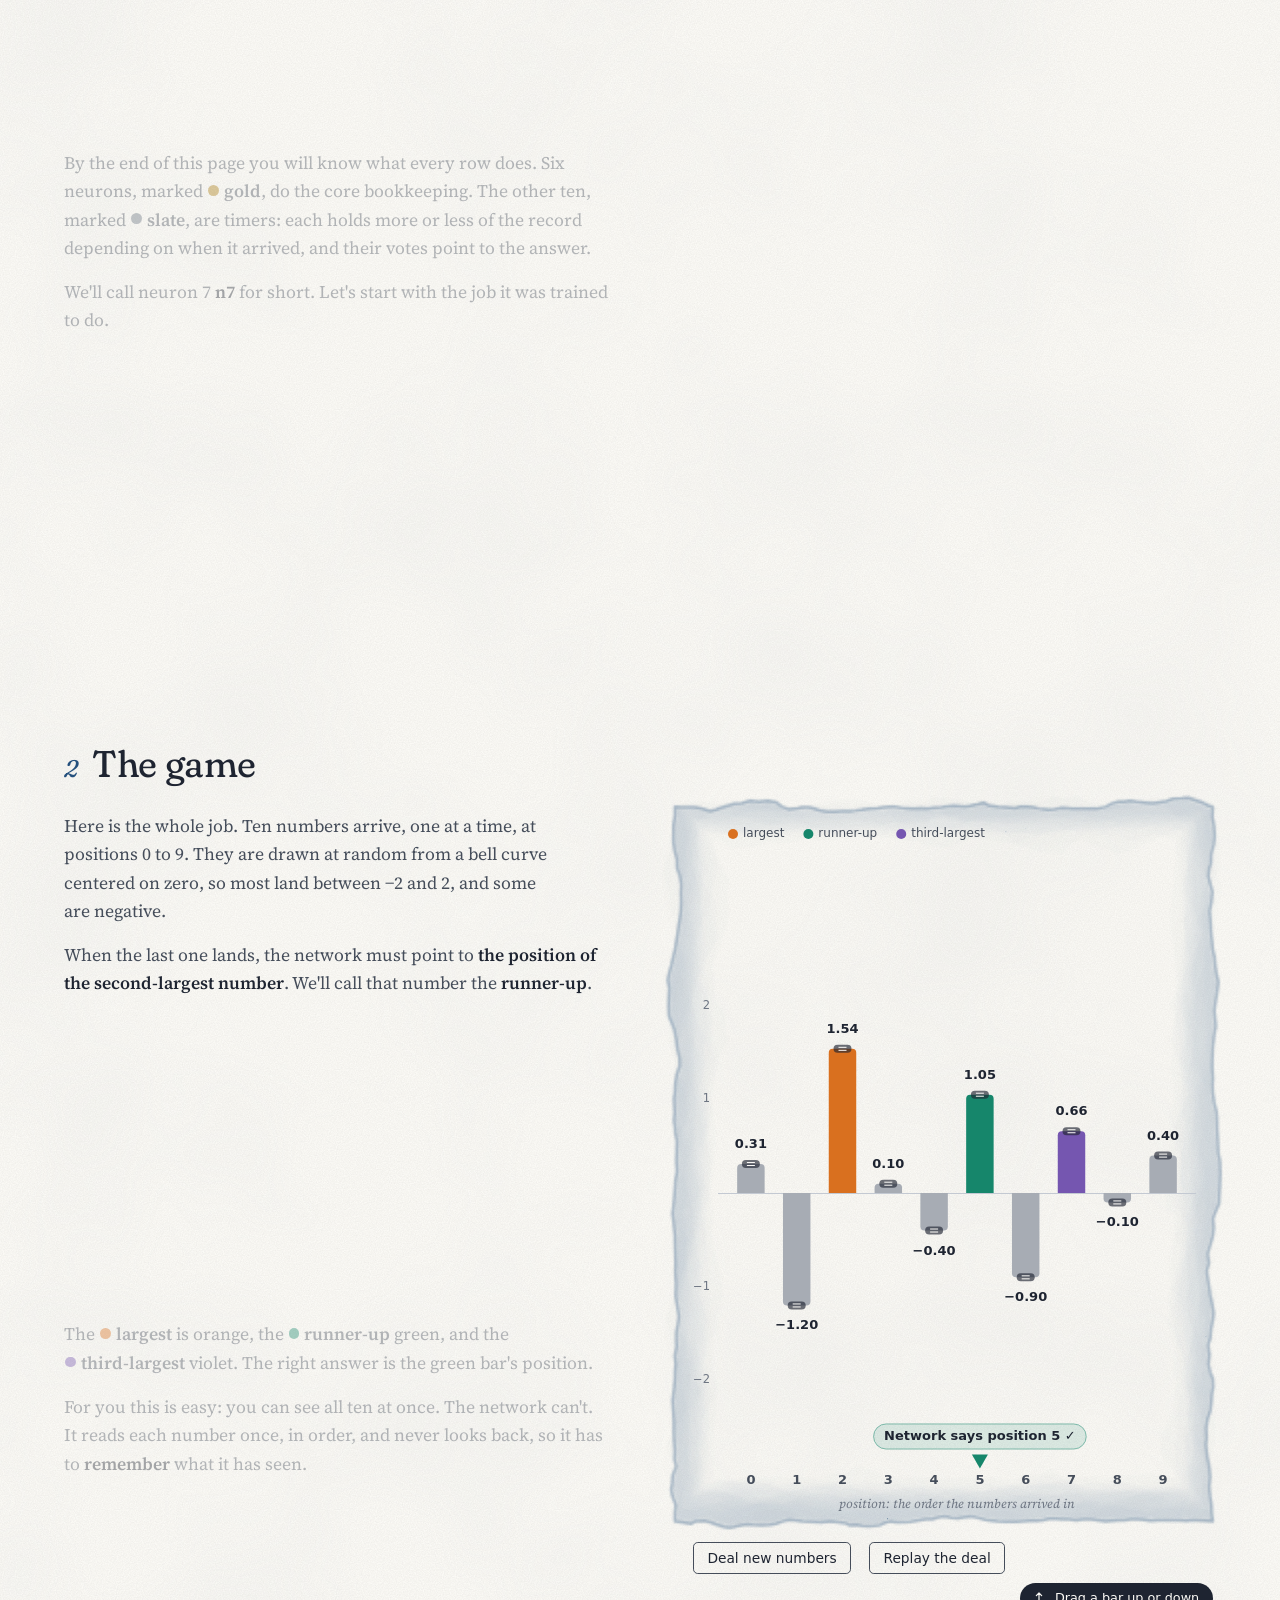
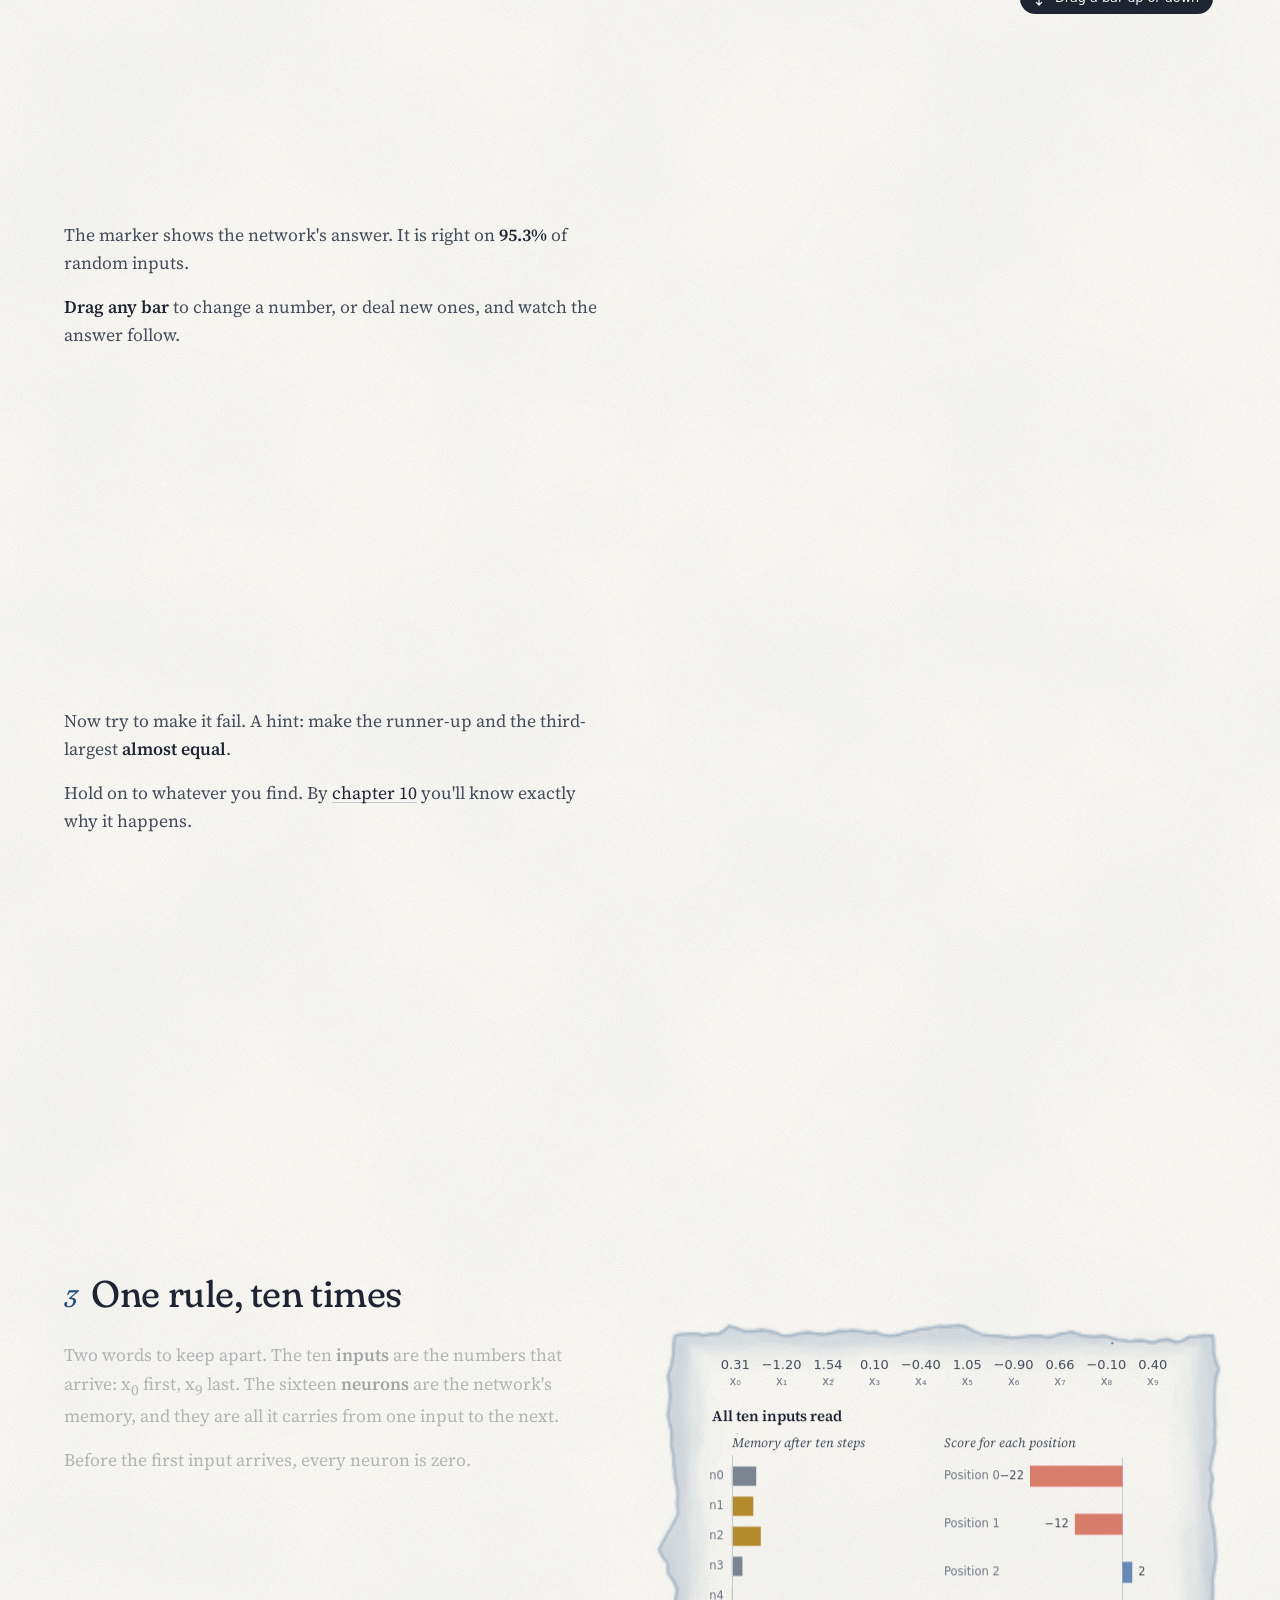
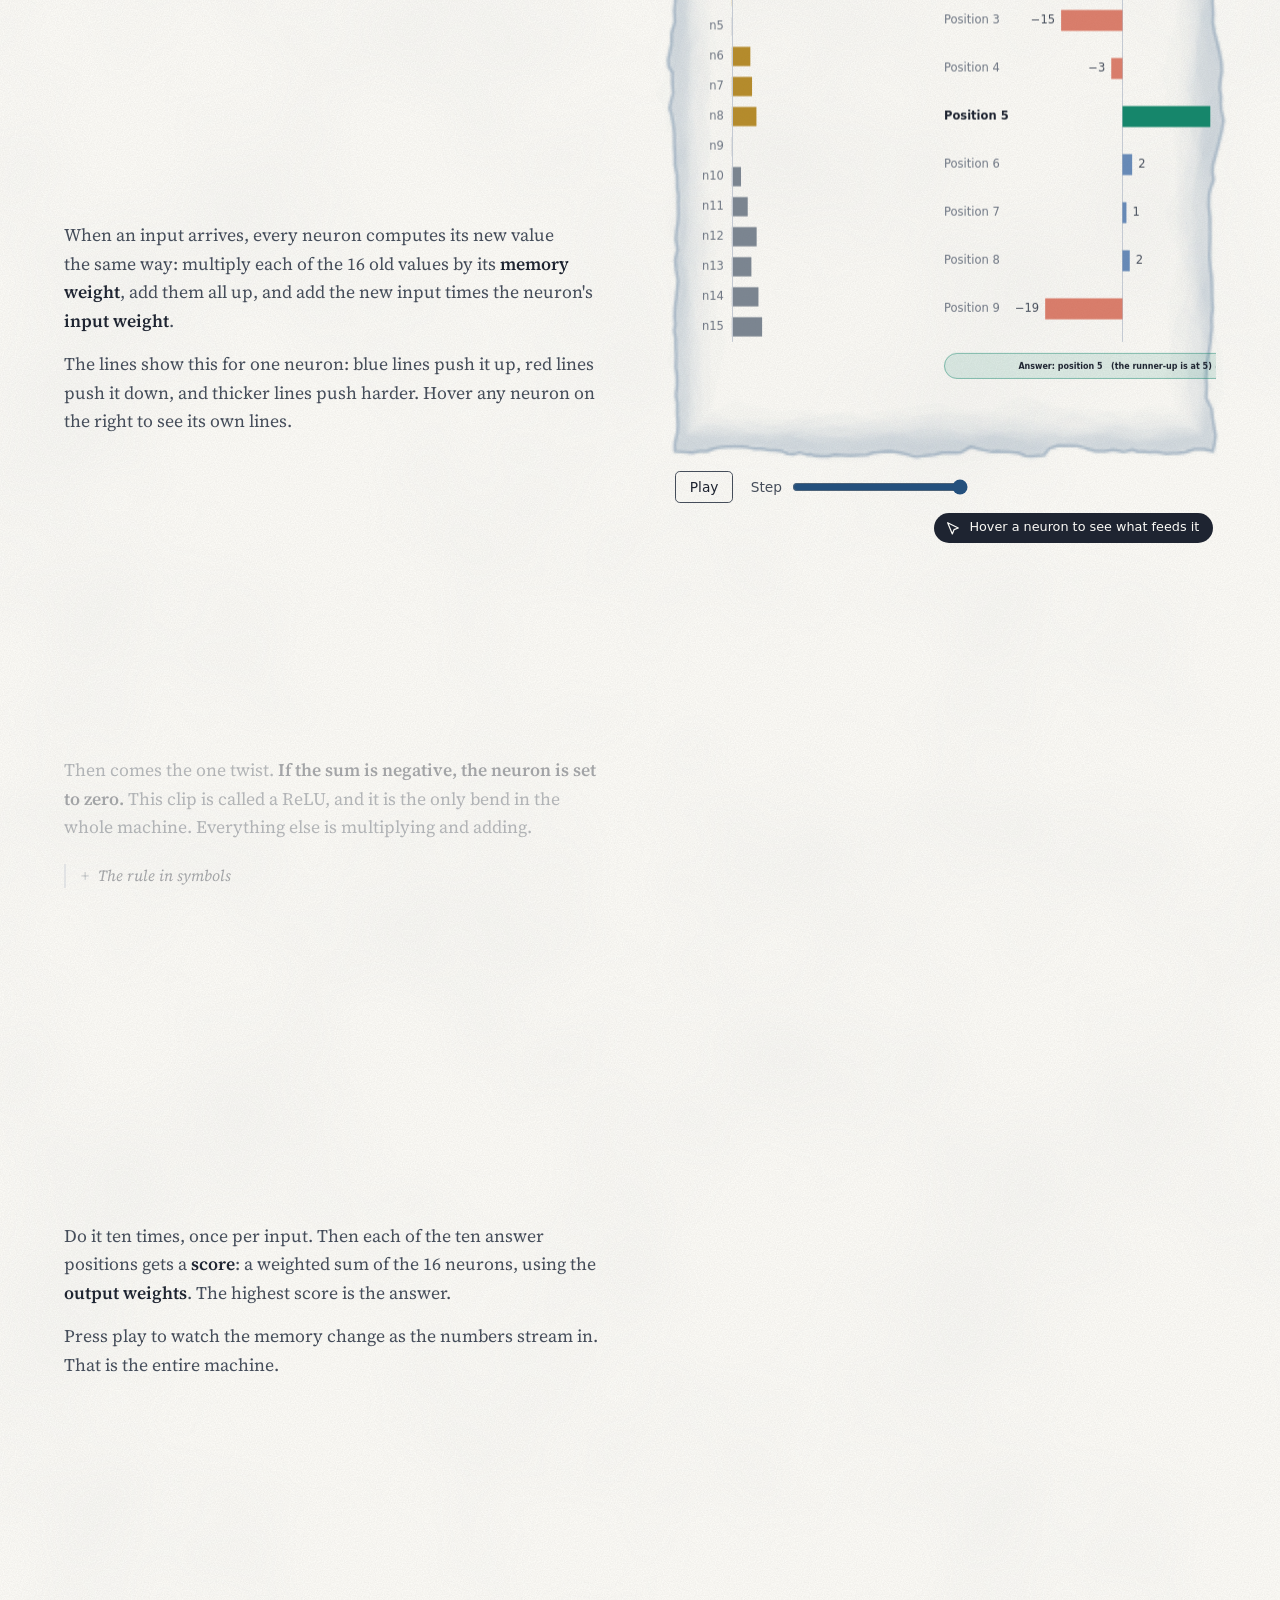
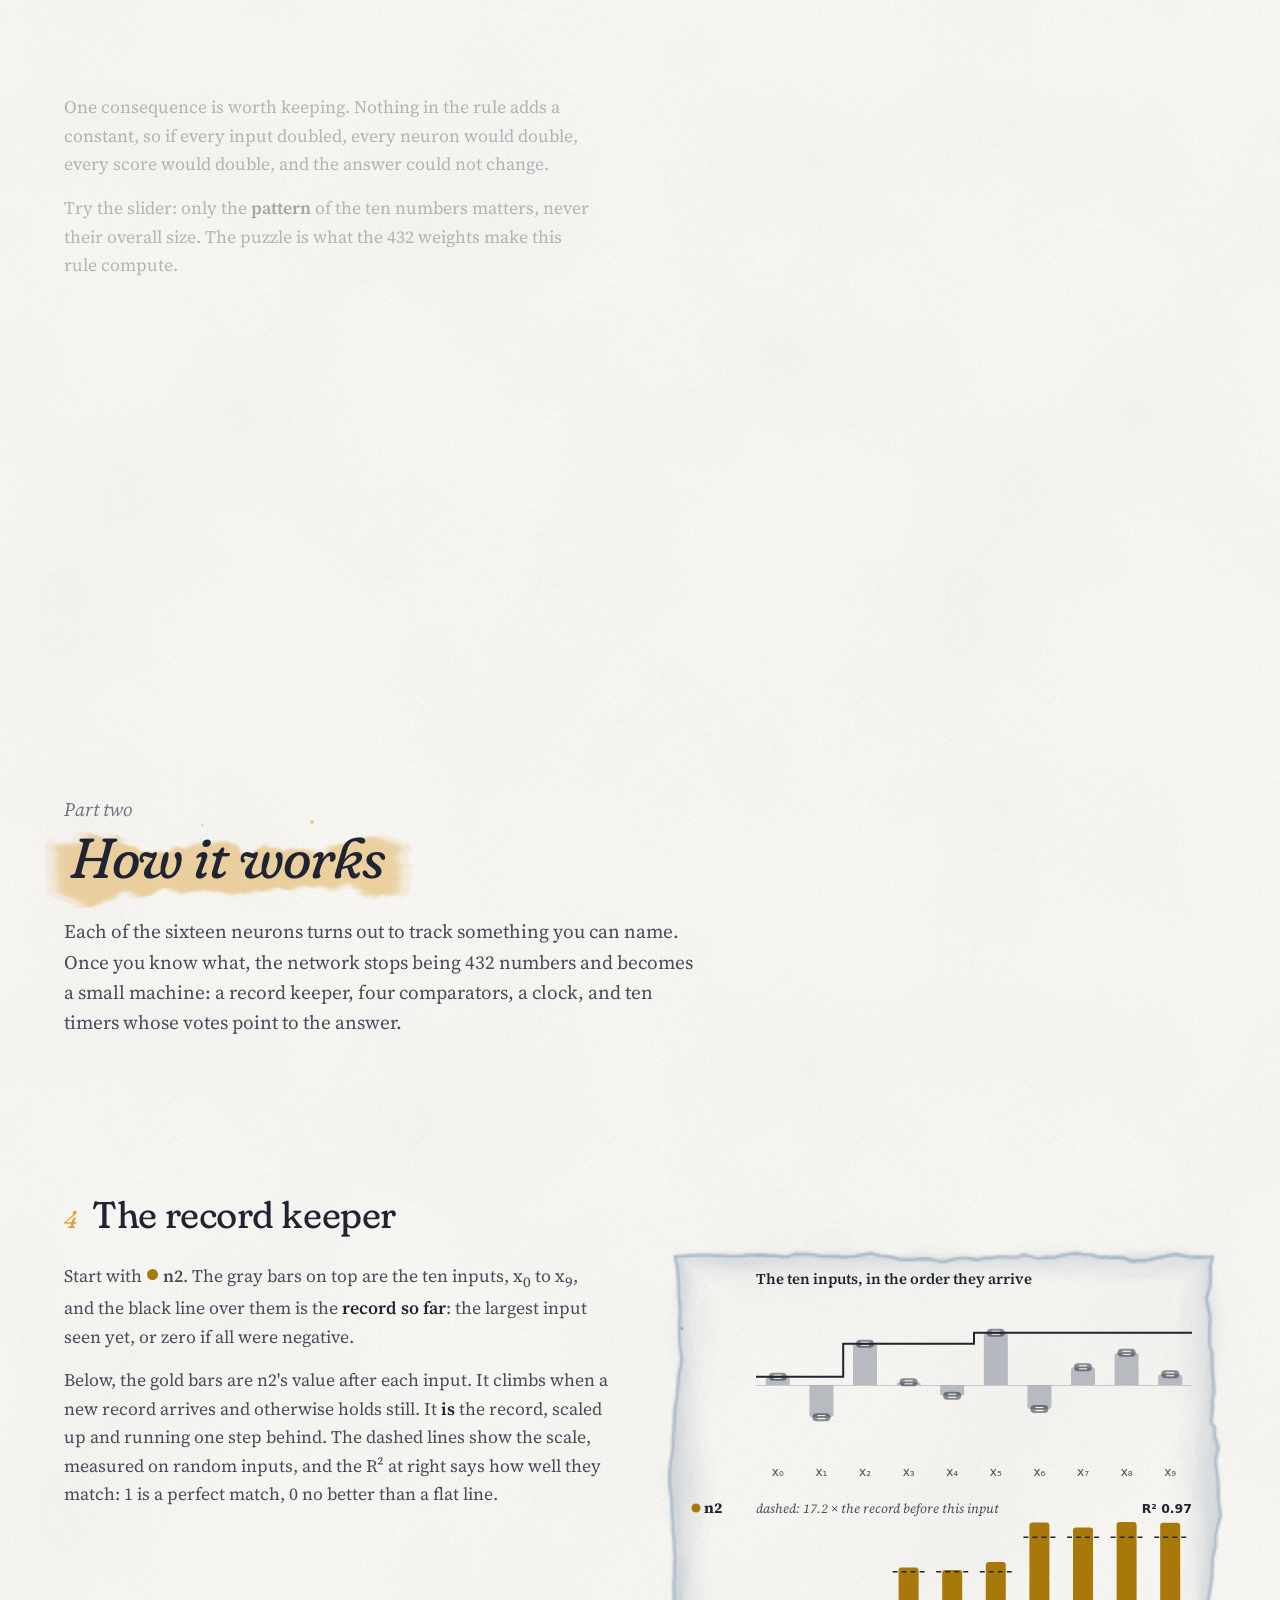
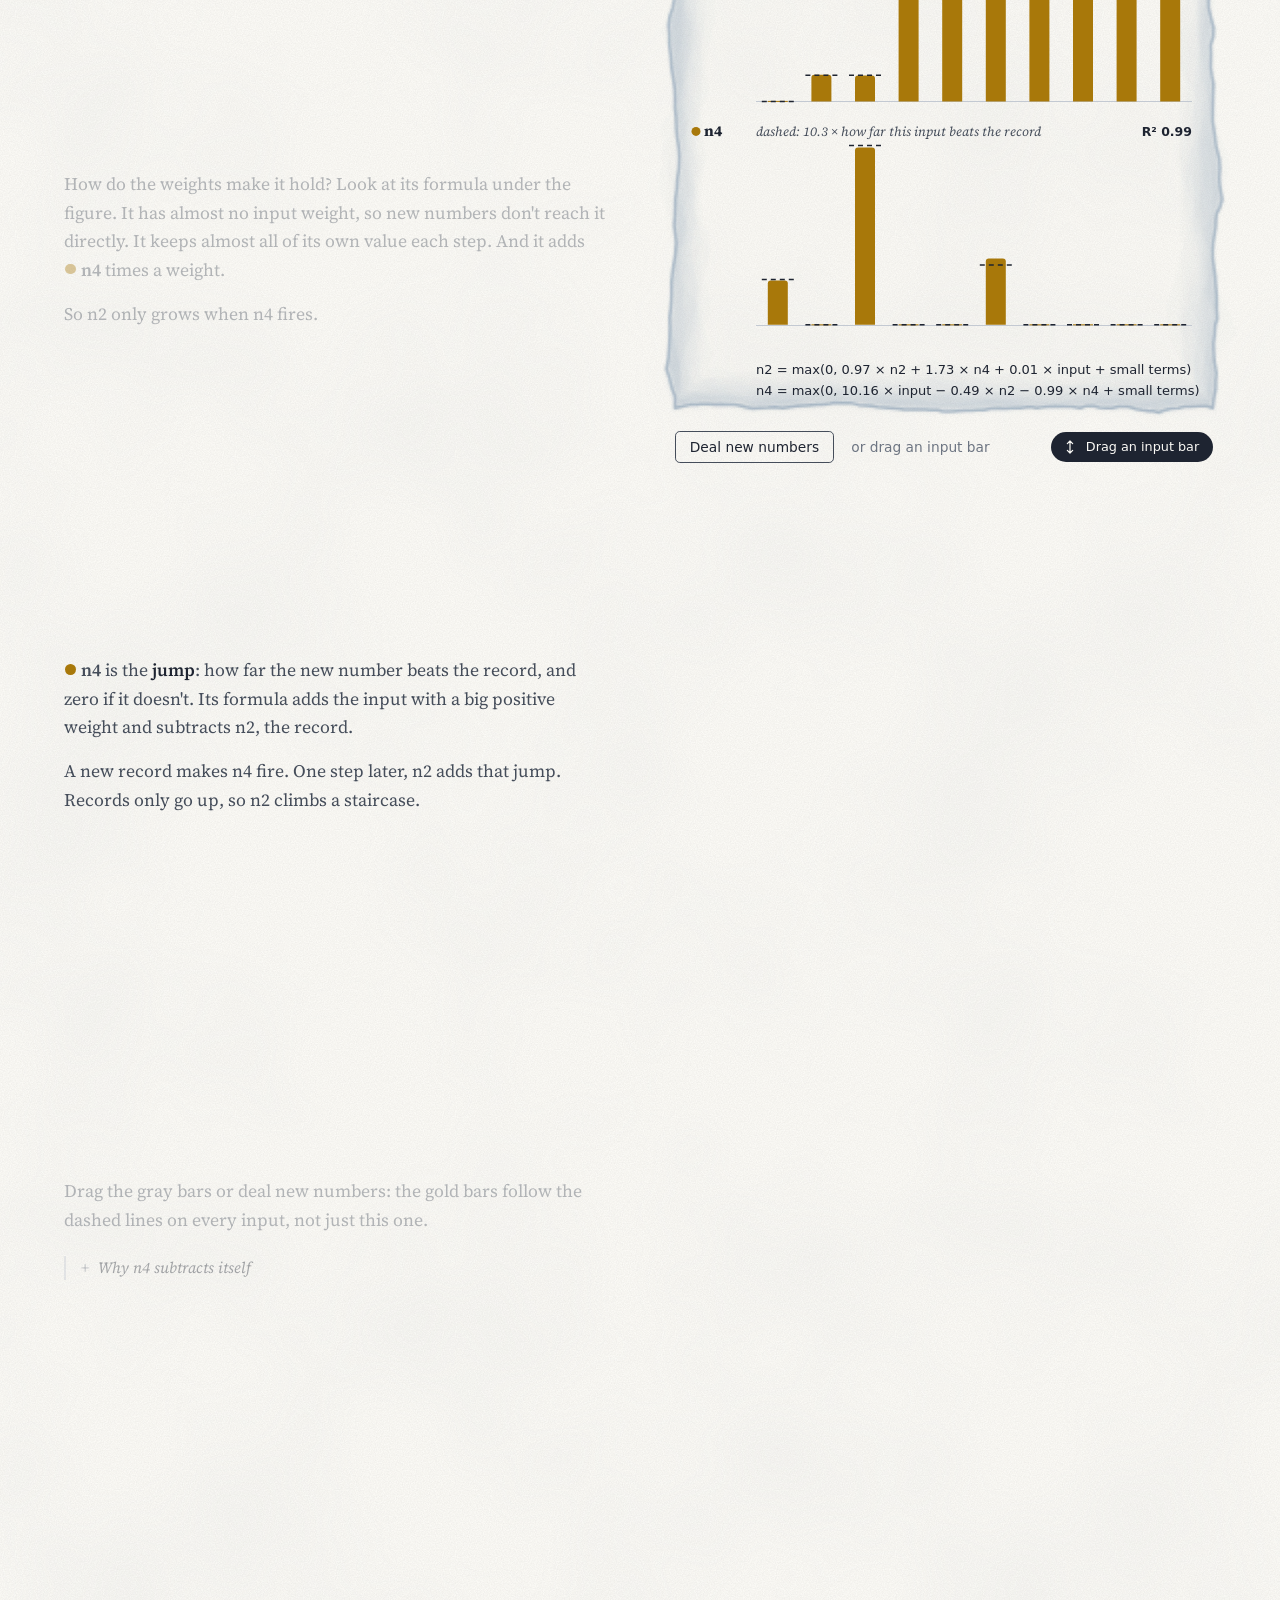
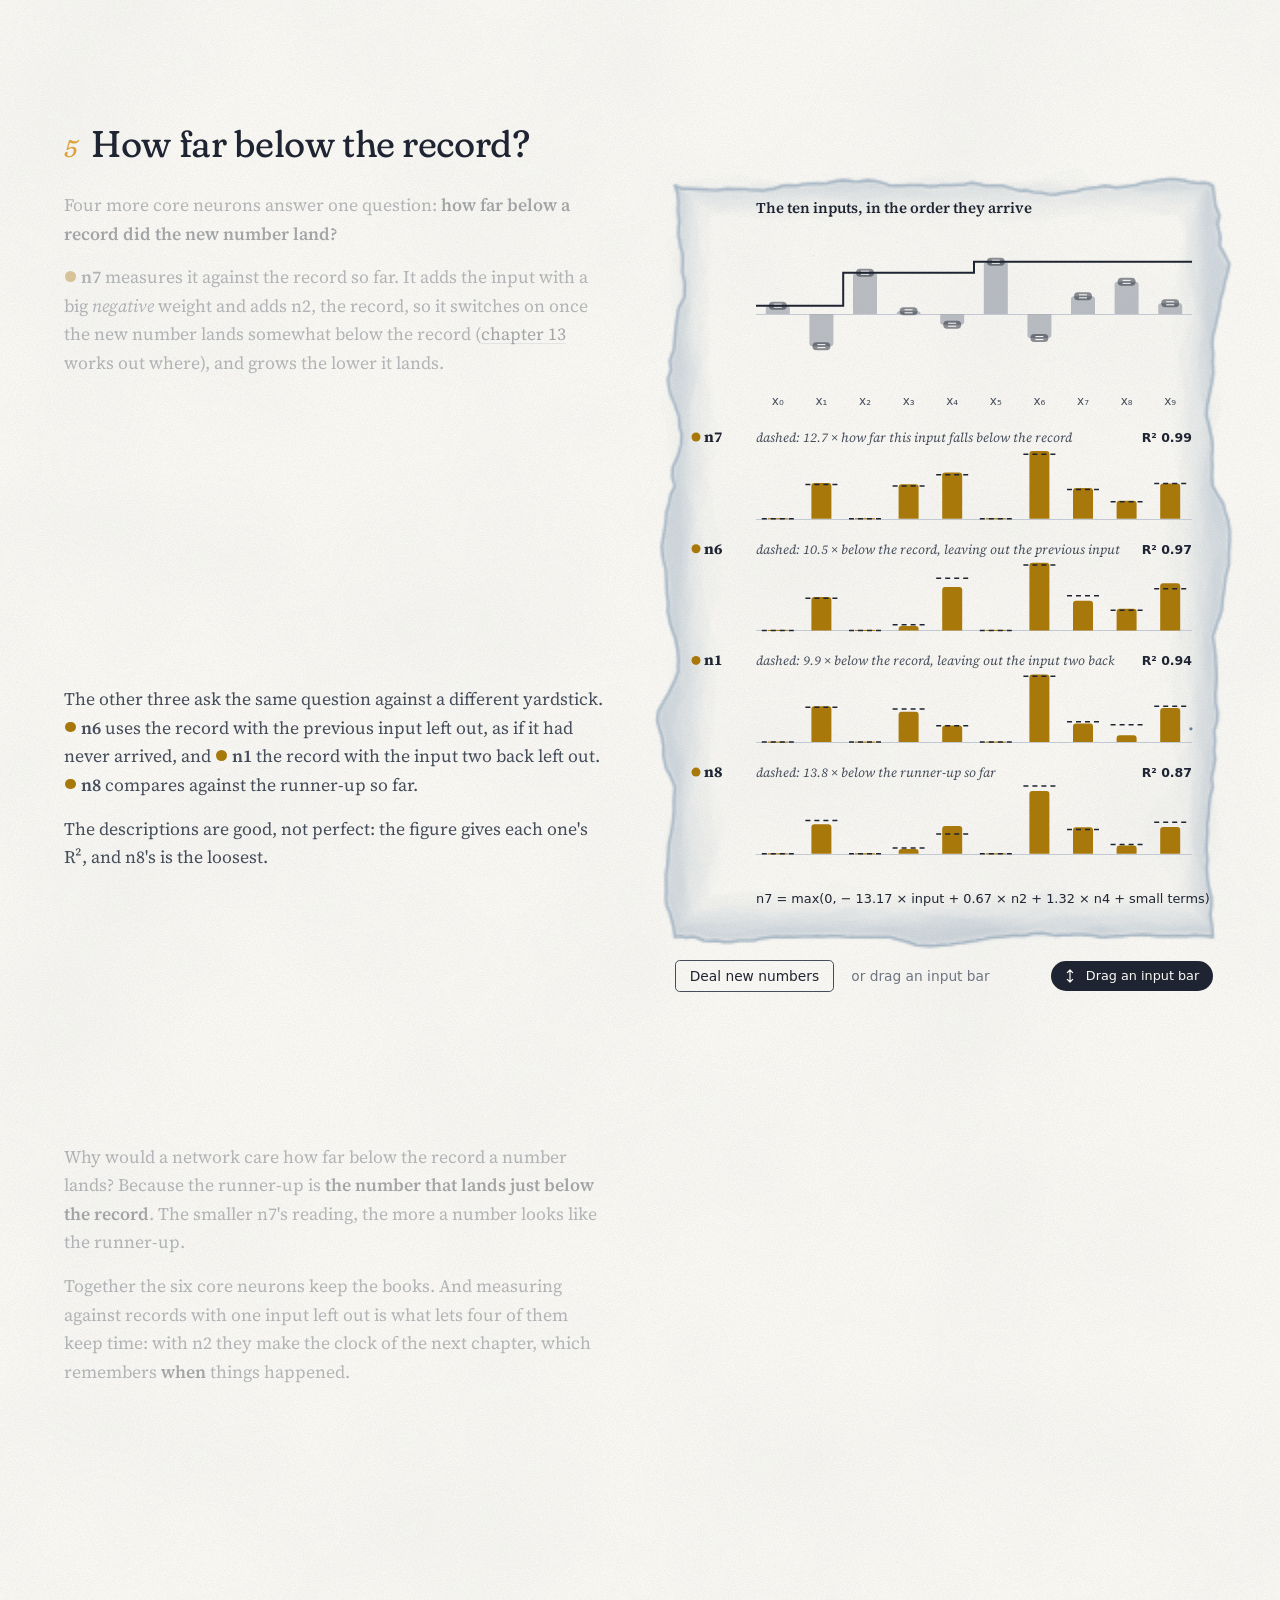
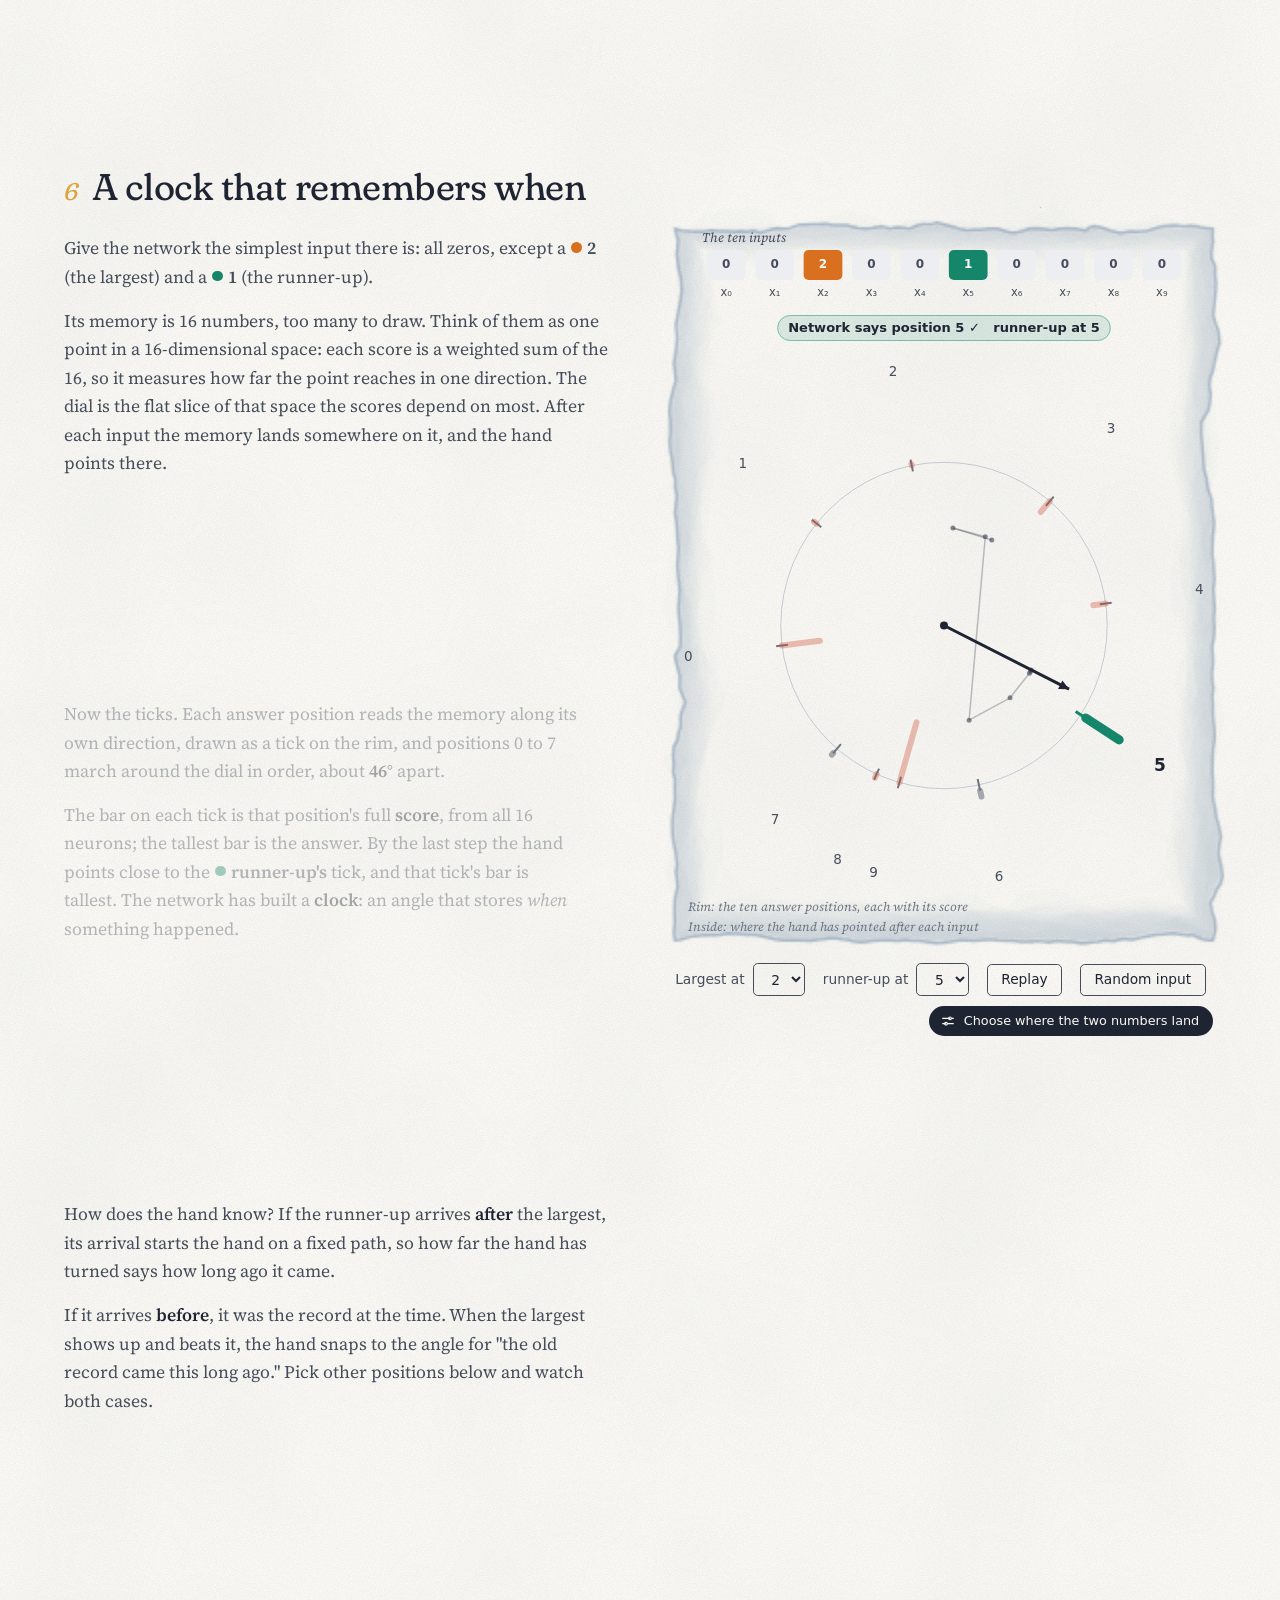
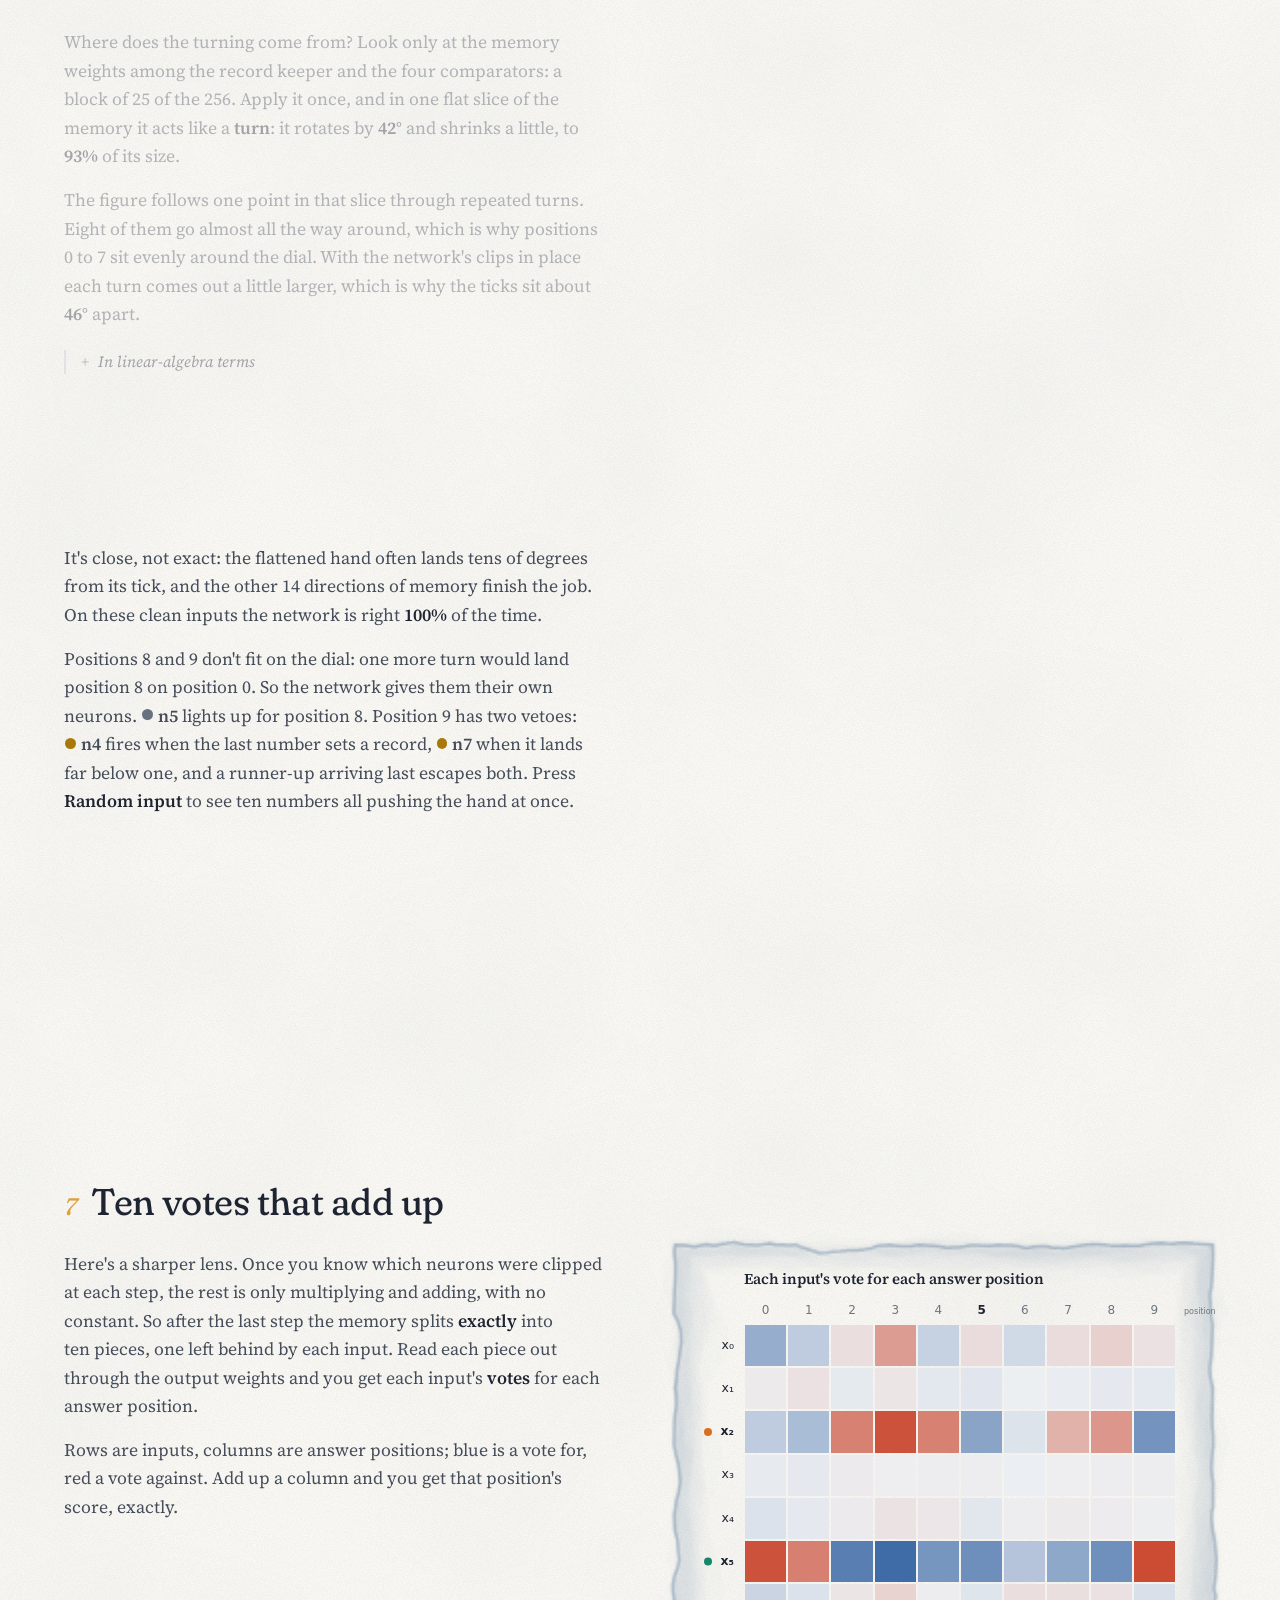
==== commit 7745ffdf: "The site repainted as a watercolor field notebook Bright cold-press paper, Payne's-gray ink, and eve" ====
--- a/web/index.html
+++ b/web/index.html
@@ -16,17 +16,40 @@
       <p class="lede">A neural network of 432 numbers was trained to do one small thing: read ten numbers, one at a time, and point to the second-largest.</p>
       <p class="lede">This page takes it apart until you can see what each of its sixteen neurons does, how they decide together, and why they sometimes get it wrong.</p>
       <p class="live">Nearly every figure is computed from the network's 432 numbers as you watch. The painting is too: its circles are the neurons, its ink the links that matter most.</p>
+      <p class="live">Scroll to read. Each chapter's picture changes as its text goes by, and most of them can be played with.</p>
     </div>
     <nav id="toc" aria-label="Contents"></nav>
+    <p class="more">After the story, <a href="explorer/index.html">the explorer</a> lets you click any neuron or weight, edit any input, and watch the whole network react in three dimensions.</p>
   </div>
 </header>
 <main id="story"></main>
+<section id="words"><div class="wrap">
+  <h2>The words</h2>
+  <p>Every term on this page is pictured before it is named. Here they are again, one line each, in the order they appear.</p>
+  <dl>
+    <div><dt>input</dt><dd>One of the ten numbers, x<sub>0</sub> to x<sub>9</sub>, read one per step in the order they arrive.</dd></div>
+    <div><dt>neuron</dt><dd>One of the sixteen numbers the network carries from one step to the next. Together they are its memory.</dd></div>
+    <div><dt>weight</dt><dd>A number the network multiplies by. Input weights let a new number in, memory weights push the neurons on each other, output weights turn them into scores. There are 432.</dd></div>
+    <div><dt>clip</dt><dd>The one bend in the rule: a neuron whose sum comes out negative is set to zero. Also called a ReLU.</dd></div>
+    <div><dt>score</dt><dd>A position's total after the last input, a weighted sum of the sixteen neurons. The highest score is the answer.</dd></div>
+    <div><dt>runner-up</dt><dd>The second-largest of the ten inputs. The network's job is to point to its position.</dd></div>
+    <div><dt>record</dt><dd>The largest input seen so far, or zero if all were negative.</dd></div>
+    <div><dt>jump</dt><dd>How far a new input beats the record, and zero when it doesn't.</dd></div>
+    <div><dt>comparator</dt><dd>A core neuron that measures how far a new input lands below a record, or below the runner-up so far.</dd></div>
+    <div><dt>timer</dt><dd>One of the ten neurons outside the core. Each holds more or less of the record depending on when it arrived, and votes on positions.</dd></div>
+    <div><dt>vote</dt><dd>One input's exact share of a position's score. The ten shares add up to the score.</dd></div>
+    <div><dt>veto</dt><dd>A timer's standing vote against its position, lifted when the runner-up arrives there.</dd></div>
+    <div><dt>margin</dt><dd>The right answer's score minus the best other score. Positive means the network is right, and larger means surer.</dd></div>
+    <div><dt>tie</dt><dd>Two inputs almost equal. The right answer jumps there, and a network whose scores move smoothly must be wrong in a sliver beside it.</dd></div>
+    <div><dt>cascade</dt><dd>One changed clip changing the memory, which changes later clips, step after step.</dd></div>
+  </dl>
+</div></section>
 <section id="coda"><div class="wrap">
   <h2>The whole machine, in four sentences</h2>
   <p>A record keeper and a jump detector track the largest number so far, and four comparators measure how far each new number lands below a record or the runner-up. Their memory weights turn part of the memory a fixed angle each step, like a clock hand, so its angle carries when things happened. Ten timers read that turning memory, most of them watching for the runner-up at one or two positions, and all sixteen neurons' votes add up exactly to the scores. The mistakes sit where numbers nearly tie, where no continuous machine can be sure, and the most confident ones where a shortcut the network learned points the wrong way.</p>
   <p>To poke at it yourself, <a href="explorer/index.html">the explorer</a> lets you click any neuron or weight, edit any input, and watch the chain reaction behind any answer.</p>
 </div></section>
-<footer><div class="wrap">Every quoted number comes from an experiment in <code>experiments/</code>, with its raw output in <code>results/</code>, and every figure is computed from the weights as you watch.</div></footer>
+<footer><div class="wrap">The network is the Alignment Research Center's M<sub>16,10</sub>. Every quoted number comes from a recorded experiment in the project behind this page (<code>experiments/</code>, raw output in <code>results/</code>), and every figure is computed from the weights as you watch.</div></footer>
 
 <script src="data.js"></script>
 <script src="model.js"></script>
@@ -35,13 +58,13 @@
 <script src="story.js"></script>
 <script src="hero.js"></script>
 
-<script>Story.part('puzzle', { kicker: 'Part one', title: 'The puzzle', html: `
+<script>Story.part('puzzle', { kicker: 'Part one', title: 'The puzzle', color: 'indigo', html: `
   <p>Before taking a machine apart, look at it whole: the numbers it is made of, the game it was trained to play, and the one rule it repeats. Nothing here is harder than multiplying and adding.</p>` });</script>
 <script src="ch/numbers.js"></script>
 <script src="ch/game.js"></script>
 <script src="ch/rule.js"></script>
 
-<script>Story.part('works', { kicker: 'Part two', title: 'How it works', html: `
+<script>Story.part('works', { kicker: 'Part two', title: 'How it works', color: 'gold', html: `
   <p>Each of the sixteen neurons turns out to track something you can name. Once you know what, the network stops being 432 numbers and becomes a small machine: a record keeper, four comparators, a clock, and ten timers whose votes point to the answer.</p>` });</script>
 <script src="ch/record.js"></script>
 <script src="ch/clock.js"></script>
@@ -49,7 +72,7 @@
 <script src="ch/sixteen.js"></script>
 <script src="ch/learned.js"></script>
 
-<script>Story.part('fails', { kicker: 'Part three', title: 'Where it fails', html: `
+<script>Story.part('fails', { kicker: 'Part three', title: 'Where it fails', color: 'vermilion', html: `
   <p>The network is right on <b data-fact="acc"></b> of random inputs. This part is about the rest. Most of its mistakes come from one fact no smooth machine can escape, and the most confident ones from a shortcut it learned. Then we break it on purpose, and say plainly what is still not explained.</p>` });</script>
 <script src="ch/ties.js"></script>
 <script src="ch/dims.js"></script>
--- a/web/style.css
+++ b/web/style.css
@@ -1,25 +1,31 @@
-/* One visual language: a field notebook. Cold-press paper with its grain, Payne's-gray ink for text, watercolor
-   pigments for data. Palette validated on the figure sheet with the dataviz skill's validator: weight sign is the
-   ultramarine-vermilion diverging pair; largest / runner-up / third pass all-pairs; core gold against timer slate
-   passes, slate neutral by design; right and wrong always travel with a ✓ or ✗. */
+/* One visual language: a watercolorist's field notebook. Bright cold-press paper left bare wherever nothing is said;
+   Payne's-gray ink for text; indigo pigment pooled at the torn edge of every figure's panel; gold where the core
+   neurons are; vermilion as the one hot accent. Every wash on the page is painted in canvas from a seed (viz.js), the
+   way every figure is computed from the weights. Data colors are validated with the dataviz skill's validator: weight
+   sign is the ultramarine-vermilion diverging pair; largest / runner-up / third pass all-pairs; core gold against timer
+   slate passes, slate neutral by design; right and wrong always travel with a ✓ or ✗. */
+@font-face { font-family: "Fraunces"; font-style: normal; font-weight: 300 700; font-display: swap; src: url("fonts/fraunces.woff2") format("woff2"); }
+@font-face { font-family: "Fraunces"; font-style: italic; font-weight: 300 700; font-display: swap; src: url("fonts/fraunces-italic.woff2") format("woff2"); }
+@font-face { font-family: "Source Serif 4"; font-style: normal; font-weight: 300 700; font-display: swap; src: url("fonts/sourceserif.woff2") format("woff2"); }
+@font-face { font-family: "Source Serif 4"; font-style: italic; font-weight: 300 700; font-display: swap; src: url("fonts/sourceserif-italic.woff2") format("woff2"); }
 :root {
   color-scheme: light;
-  --page: #f8f5ef;
-  --surface: #fcfaf6;
-  --surface-2: #efe9df;
-  --ink: #23272e;
-  --ink-2: #4a5059;
-  --muted: #6b7077;
-  --grid: #ebe5da;
-  --axis: #cbc3b4;
-  --hair: rgba(35, 39, 46, 0.13);
+  --page: #fbfaf6;
+  --surface: #fdfcf9;
+  --surface-2: #eceef1;
+  --ink: #1e2431;
+  --ink-2: #454d5a;
+  --muted: #6d7582;
+  --grid: #e6e9ed;
+  --axis: #c3c9d2;
+  --hair: rgba(30, 36, 49, 0.13);
   --pos: #2c5d9f;
   --neg: #cc4b33;
-  --mid: #ece6da;
+  --mid: #eef0f3;
   --max: #d9701f;
   --second: #16866b;
   --third: #7556b0;
-  --other: #a8a296;
+  --other: #a7acb4;
   --core: #a8780a;
   --timer: #66717f;
   --right: #16866b;
@@ -27,26 +33,29 @@
   --wash-gold: #dda23c;
   --wash-indigo: #24507d;
   --wash-slate: #5d7290;
-  --serif: "Iowan Old Style", "Sitka Text", Charter, "Palatino Linotype", "Book Antiqua", Georgia, serif;
-  --display: "Iowan Old Style", "Sitka Banner", "Palatino Linotype", Georgia, serif;
+  --wash-vermilion: #c9452c;
+  --part: var(--wash-indigo);
+  --serif: "Source Serif 4", "Iowan Old Style", Charter, "Palatino Linotype", Georgia, serif;
+  --display: "Fraunces", "Iowan Old Style", "Palatino Linotype", Georgia, serif;
   --sans: "Segoe UI Variable Text", "Segoe UI", system-ui, -apple-system, "Helvetica Neue", Arial, sans-serif;
   --mono: "Cascadia Mono", ui-monospace, Consolas, Menlo, monospace;
   --prose: 34rem;
   --wrap: 104rem;
   --gutter: 4rem;
-  --grain: url("data:image/svg+xml,%3Csvg xmlns='http://www.w3.org/2000/svg' width='220' height='220'%3E%3Cfilter id='g' x='0' y='0' width='100%25' height='100%25'%3E%3CfeTurbulence type='fractalNoise' baseFrequency='0.85' numOctaves='3' stitchTiles='stitch'/%3E%3CfeColorMatrix values='0 0 0 0 0.25 0 0 0 0 0.2 0 0 0 0 0.13 0.16 0 0 0 -0.035'/%3E%3C/filter%3E%3Crect width='100%25' height='100%25' filter='url(%23g)'/%3E%3C/svg%3E");
-  --mottle: url("data:image/svg+xml,%3Csvg xmlns='http://www.w3.org/2000/svg' width='900' height='900'%3E%3Cfilter id='m' x='0' y='0' width='100%25' height='100%25'%3E%3CfeTurbulence type='fractalNoise' baseFrequency='0.004' numOctaves='3' seed='7' stitchTiles='stitch'/%3E%3CfeColorMatrix values='0 0 0 0 0.55 0 0 0 0 0.45 0 0 0 0 0.3 0.22 0 0 0 -0.08'/%3E%3C/filter%3E%3Crect width='100%25' height='100%25' filter='url(%23m)'/%3E%3C/svg%3E");
+  --bleed: 1.625rem;
+  --grain: url("data:image/svg+xml,%3Csvg xmlns='http://www.w3.org/2000/svg' width='220' height='220'%3E%3Cfilter id='g' x='0' y='0' width='100%25' height='100%25'%3E%3CfeTurbulence type='fractalNoise' baseFrequency='0.85' numOctaves='3' stitchTiles='stitch'/%3E%3CfeColorMatrix values='0 0 0 0 0.22 0 0 0 0 0.2 0 0 0 0 0.16 0.14 0 0 0 -0.03'/%3E%3C/filter%3E%3Crect width='100%25' height='100%25' filter='url(%23g)'/%3E%3C/svg%3E");
+  --mottle: url("data:image/svg+xml,%3Csvg xmlns='http://www.w3.org/2000/svg' width='900' height='900'%3E%3Cfilter id='m' x='0' y='0' width='100%25' height='100%25'%3E%3CfeTurbulence type='fractalNoise' baseFrequency='0.004' numOctaves='3' seed='7' stitchTiles='stitch'/%3E%3CfeColorMatrix values='0 0 0 0 0.42 0 0 0 0 0.47 0 0 0 0 0.55 0.13 0 0 0 -0.05'/%3E%3C/filter%3E%3Crect width='100%25' height='100%25' filter='url(%23m)'/%3E%3C/svg%3E");
 }
 /* The root size follows the viewport, so a 4K screen gets the same page, larger: figures draw in design pixels
    scaled by this (viz.js), which is what keeps their type and lines the right size everywhere. */
 html { font-size: clamp(16px, 0.55vw + 8.5px, 23px); scroll-behavior: smooth; }
 * { box-sizing: border-box; }
-body { margin: 0; background: var(--grain), var(--mottle), var(--page); color: var(--ink); font: 1.1rem/1.65 var(--serif); -webkit-font-smoothing: antialiased; font-kerning: normal; }
+body { margin: 0; background: var(--grain), var(--mottle), var(--page); color: var(--ink); font: 1.1rem/1.62 var(--serif); -webkit-font-smoothing: antialiased; font-kerning: normal; overflow-x: hidden; }
 button, input, select { font: inherit; color: inherit; }
 a { color: var(--ink); text-decoration-color: var(--axis); text-decoration-thickness: 1px; text-underline-offset: 0.18em; }
 a:hover { text-decoration-color: var(--ink); }
 :focus-visible { outline: 2px solid var(--pos); outline-offset: 2px; border-radius: 2px; }
-::selection { background: rgba(44, 93, 159, 0.2); }
+::selection { background: rgba(36, 80, 125, 0.18); }
 b, strong { color: var(--ink); font-weight: 600; }
 i, em { font-style: italic; }
 .max, .second, .third, .core, .timer, .pos, .neg { font-weight: 600; white-space: nowrap; }
@@ -57,6 +66,7 @@
 .right { color: var(--right); } .wrong { color: var(--wrong); }
 code, .mono { font-family: var(--mono); font-size: 0.84em; }
 .wrap { max-width: var(--wrap); margin: 0 auto; padding: 0 var(--gutter); }
+h1, h2, h3 { font-family: var(--display); font-variation-settings: "SOFT" 100, "WONK" 1; font-weight: 400; letter-spacing: -0.012em; text-wrap: balance; }
 
 /* Hero: a painting of the network from its weights, and the title in the paper left blank for it. */
 #hero { position: relative; min-height: 100vh; overflow: hidden; }
@@ -65,37 +75,42 @@
 #hero .wrap { position: relative; padding-bottom: 8vh; pointer-events: none; }
 #hero .wrap > * { pointer-events: auto; }
 #hero .intro { min-height: 96vh; max-width: min(36rem, 45vw); display: flex; flex-direction: column; justify-content: center; padding: 6vh 0; }
-#hero h1 { font: italic 400 clamp(3.6rem, 6.4vw, 7.2rem)/0.92 var(--display); letter-spacing: -0.02em; margin: 0 0 1.6rem; }
-#hero .lede { max-width: 34rem; font-size: 1.3rem; line-height: 1.5; margin: 0 0 0.9rem; }
+#hero h1 { font-size: clamp(3.8rem, 6.8vw, 7.6rem); font-style: italic; line-height: 0.9; margin: 0 0 1.7rem -0.04em; }
+#hero .lede { max-width: 34rem; font-size: 1.32rem; line-height: 1.45; margin: 0 0 0.9rem; }
 #hero .lede + .lede { color: var(--ink-2); font-size: 1.12rem; }
-#hero .live { font: italic 0.95rem/1.4 var(--serif); color: var(--muted); margin: 1.3rem 0 0; }
+#hero .live { font: italic 0.95rem/1.45 var(--serif); color: var(--muted); margin: 1.3rem 0 0; max-width: 32rem; }
+#hero .live + .live { margin-top: 0.5rem; }
 #toc { display: grid; grid-template-columns: repeat(3, minmax(0, 1fr)); gap: 1.5rem 3rem; margin-top: 2rem; max-width: 64rem; font: 0.95rem/1.55 var(--serif); }
 #toc .kicker { color: var(--ink); font-weight: 600; margin-bottom: 0.35rem; }
 #toc .kicker small { display: block; color: var(--muted); font-weight: 400; font-style: italic; font-size: 0.9rem; }
 #toc a { display: block; color: var(--ink-2); text-decoration: none; }
 #toc a:hover { color: var(--ink); }
 #toc a span { display: inline-block; min-width: 1.7em; color: var(--muted); font-variant-numeric: tabular-nums oldstyle-nums; }
+#hero .more { max-width: 44rem; margin: 1.6rem 0 0; font: italic 0.95rem/1.5 var(--serif); color: var(--ink-2); }
 
-/* Part interludes: the thread restated between groups of chapters. */
+/* Part interludes: the thread restated between groups of chapters, each title on a stroke of its part's pigment. */
 .part { padding: 24vh 0 4vh; }
-.part .kicker { font: italic 1.2rem/1.3 var(--serif); color: var(--muted); margin: 0 0 0.4rem; }
-.part h2 { font: italic 400 clamp(2.6rem, 4.4vw, 4.2rem)/1 var(--display); letter-spacing: -0.015em; margin: 0 0 1.5rem; }
-.part p { max-width: 40rem; color: var(--ink-2); margin: 0 0 0.8rem; font-size: 1.2rem; line-height: 1.6; }
+.part .kicker { font: italic 1.2rem/1.3 var(--serif); color: var(--muted); margin: 0 0 0.5rem; }
+.part h2 { position: relative; display: inline-block; font-size: clamp(2.6rem, 4.4vw, 4.2rem); font-style: italic; line-height: 1; margin: 0 0 1.6rem; padding: 0 0.3em 0.08em 0.1em; }
+.part h2 .swipe { position: absolute; left: -0.35em; right: -0.2em; top: -0.18em; bottom: -0.3em; z-index: -1; pointer-events: none; }
+.part h2 .swipe canvas { position: absolute; inset: 0; width: 100%; height: 100%; }
+.part p { max-width: 40rem; color: var(--ink-2); margin: 0 0 0.8rem; font-size: 1.2rem; line-height: 1.58; }
 .part p b { color: var(--ink); }
 
-/* Chapters: prose on the left, a sticky instrument on the right. */
+/* Chapters: prose on the left, a sticky instrument on the right, on a panel painted for it. */
 .chapter { padding: 12vh 0 2vh; }
-.ch-head { display: flex; align-items: baseline; gap: 1rem; margin-bottom: 1.2rem; }
-.ch-head .num { font: italic 1.25rem/1 var(--serif); color: var(--muted); font-variant-numeric: oldstyle-nums; }
-.ch-head h2 { margin: 0; font: 400 clamp(2rem, 2.9vw, 2.8rem)/1.08 var(--display); letter-spacing: -0.012em; }
+.ch-head { display: flex; align-items: baseline; gap: 0.9rem; margin-bottom: 1.2rem; }
+.ch-head .num { font: italic 400 1.5rem/1 var(--display); font-variation-settings: "SOFT" 100, "WONK" 1; color: var(--part); font-variant-numeric: oldstyle-nums; }
+.ch-head h2 { margin: 0; font-size: clamp(2rem, 2.9vw, 2.8rem); line-height: 1.08; }
 .ch-body { display: grid; grid-template-columns: var(--prose) minmax(0, 1fr); gap: var(--gutter); align-items: start; }
 .prose { padding-bottom: 14vh; }
-.step { min-height: min(54vh, 34rem); display: flex; flex-direction: column; justify-content: center; padding: 1.5rem 0; opacity: 0.34; transition: opacity 0.35s; }
+.step { min-height: min(54vh, 34rem); display: flex; flex-direction: column; justify-content: center; padding: 1.5rem 0; opacity: 0.38; transition: opacity 0.35s; }
 .step:first-child { min-height: min(40vh, 26rem); justify-content: flex-start; padding-top: 0.5rem; }
 .step.active { opacity: 1; }
+.step p, .part p, #coda p, #hero .lede { text-wrap: pretty; }
 .step p { margin: 0 0 0.95rem; color: var(--ink-2); }
 .step p b, .step p strong { color: var(--ink); }
-.step p.rule { font-size: 1.05rem; color: var(--ink); padding: 0.7rem 0 0.7rem 1rem; border-left: 2px solid var(--axis); }
+.step p.rule { font-size: 1.05rem; color: var(--ink); padding: 0.7rem 0 0.7rem 1rem; border-left: 2px solid var(--part); }
 .step details { margin-top: 0.4rem; color: var(--ink-2); font-size: 0.97rem; line-height: 1.55; border-left: 2px solid var(--axis); padding-left: 0.95rem; }
 .step details summary { cursor: pointer; color: var(--ink); font-style: italic; list-style: none; }
 .step details summary::before { content: "+"; display: inline-block; width: 1.1em; color: var(--muted); font-style: normal; }
@@ -103,32 +118,33 @@
 .step details summary::-webkit-details-marker { display: none; }
 .step details p { margin: 0.5rem 0 0; }
 .figure { position: sticky; top: 5vh; height: 90vh; display: flex; flex-direction: column; }
-.fig { position: relative; flex: 1; min-height: 0; background: var(--surface); border-radius: 3px; overflow: hidden; box-shadow: 0 0 0 1px rgba(35, 39, 46, 0.07), 0 2px 3px -2px rgba(70, 55, 30, 0.12), 0 30px 60px -40px rgba(70, 55, 30, 0.4); }
+.fig { position: relative; flex: 1; min-height: 0; }
 .fig canvas, .fig svg { position: absolute; inset: 0; width: 100%; height: 100%; display: block; }
-.hint { order: 10; margin-left: auto; display: flex; align-items: center; gap: 0.5rem; padding: 0.45rem 0.85rem 0.45rem 0.7rem; font: 500 0.8rem/1 var(--sans); color: var(--surface); background: var(--ink); border-radius: 2rem; pointer-events: none; opacity: 0; transition: opacity 0.5s; }
-.hint svg { width: 1rem; height: 1rem; fill: none; stroke: var(--surface); stroke-width: 1.8; stroke-linecap: round; stroke-linejoin: round; }
+.fig .panel { position: absolute; inset: calc(-1 * var(--bleed)); pointer-events: none; }
+.hint { order: 10; margin-left: auto; display: flex; align-items: center; gap: 0.5rem; padding: 0.45rem 0.85rem 0.45rem 0.7rem; font: 500 0.8rem/1 var(--sans); color: var(--page); background: var(--ink); border-radius: 2rem; pointer-events: none; opacity: 0; transition: opacity 0.5s; }
+.hint svg { width: 1rem; height: 1rem; fill: none; stroke: var(--page); stroke-width: 1.8; stroke-linecap: round; stroke-linejoin: round; }
 .hint.show { opacity: 1; animation: nudge 1.6s ease-in-out 0.6s 2; }
 @keyframes nudge { 0%, 100% { transform: translateY(0); } 50% { transform: translateY(-3px); } }
-.fig-bar { display: flex; flex-wrap: wrap; gap: 0.6rem 1.1rem; align-items: center; padding: 0.85rem 0.2rem 0; min-height: 3rem; font: 0.86rem/1.2 var(--sans); color: var(--ink-2); }
-.fig-bar button, .fig-bar select { background: var(--surface); border: 1px solid var(--axis); border-radius: 0.35rem; padding: 0.42rem 0.85rem; cursor: pointer; color: var(--ink); font: 500 0.86rem/1.2 var(--sans); }
-.fig-bar button:hover, .fig-bar select:hover { border-color: var(--ink-2); }
-.fig-bar button[aria-pressed="true"] { background: var(--ink); color: var(--surface); border-color: var(--ink); }
+.fig-bar { display: flex; flex-wrap: wrap; gap: 0.6rem 1.1rem; align-items: center; padding: 1.1rem 0.2rem 0; min-height: 3.2rem; font: 0.86rem/1.2 var(--sans); color: var(--ink-2); }
+.fig-bar button, .fig-bar select { background: transparent; border: 1px solid var(--ink-2); border-radius: 0.3rem; padding: 0.42rem 0.85rem; cursor: pointer; color: var(--ink); font: 500 0.86rem/1.2 var(--sans); }
+.fig-bar button:hover, .fig-bar select:hover { border-color: var(--ink); background: rgba(36, 80, 125, 0.06); }
+.fig-bar button[aria-pressed="true"] { background: var(--ink); color: var(--page); border-color: var(--ink); }
 .fig-bar select { padding-right: 0.5rem; }
 .fig-bar label { display: inline-flex; align-items: center; gap: 0.5rem; }
-.fig-bar input[type=range] { accent-color: var(--ink); width: 11rem; }
+.fig-bar input[type=range] { accent-color: var(--wash-indigo); width: 11rem; }
 .fig-bar .readout { color: var(--ink); font-variant-numeric: tabular-nums; }
 .fig-bar .note { color: var(--muted); }
 
 /* A chapter's full-width appendix below its steps: the field guide, one specimen entry per neuron. */
 .after { margin-top: 2rem; }
-.guide > h3 { font: italic 400 clamp(2rem, 3vw, 2.8rem)/1.05 var(--display); margin: 0 0 0.8rem; }
+.guide > h3 { font-size: clamp(2rem, 3vw, 2.8rem); font-style: italic; line-height: 1.05; margin: 0 0 0.8rem; }
 .guide > p { max-width: 44rem; color: var(--ink-2); margin: 0; }
 .guide h4.group { font: 600 1.15rem/1.3 var(--serif); margin: 3rem 0 1.4rem; }
 .plates { display: grid; grid-template-columns: repeat(auto-fill, minmax(19rem, 1fr)); gap: 2.6rem 2.8rem; }
 .plate { border-top: 1px solid var(--axis); padding-top: 1.1rem; display: flex; flex-direction: column; scroll-margin: 20vh; }
 .plate:target, .plate.lit { border-top-color: var(--ink); }
 .plate header { display: flex; gap: 0.9rem; align-items: center; }
-.plate .disc { position: relative; width: 3.2rem; height: 3.2rem; flex: none; }
+.plate .disc { position: relative; width: 3.4rem; height: 3.4rem; flex: none; }
 .plate .disc canvas, .plate .wires canvas { position: absolute; inset: 0; width: 100%; height: 100%; }
 .plate .nid { font: italic 0.95rem/1 var(--serif); color: var(--muted); }
 .plate h4 { margin: 0.2rem 0 0; font: 600 1.12rem/1.25 var(--serif); }
@@ -141,12 +157,19 @@
 #rail.show { opacity: 1; }
 #rail a { width: 1.6rem; height: 1.6rem; display: grid; place-items: center; border-radius: 50%; color: var(--muted); text-decoration: none; font-variant-numeric: tabular-nums; }
 #rail a:hover { color: var(--ink); }
-#rail a.on { color: var(--ink); font-weight: 600; background: radial-gradient(circle at 48% 52%, rgba(221, 162, 60, 0.55) 0 46%, rgba(221, 162, 60, 0.18) 58%, transparent 70%); }
+#rail a.on { color: var(--ink); font-weight: 600; background: radial-gradient(circle at 48% 52%, color-mix(in srgb, var(--part) 42%, transparent) 0 46%, color-mix(in srgb, var(--part) 14%, transparent) 58%, transparent 70%); }
 #rail .gap { height: 0.6rem; }
 
-#tip { position: fixed; pointer-events: none; z-index: 10; background: var(--surface); border: 1px solid var(--hair); border-radius: 0.3rem; padding: 0.5rem 0.75rem; font: 0.82rem/1.45 var(--sans); color: var(--ink); box-shadow: 0 10px 28px -10px rgba(60, 45, 20, 0.35); display: none; max-width: 19rem; font-variant-numeric: tabular-nums; }
-#coda { padding: 18vh 0 6vh; }
-#coda h2 { font: italic 400 clamp(2.2rem, 3.4vw, 3.2rem)/1.05 var(--display); margin: 0 0 1.4rem; }
+#tip { position: fixed; pointer-events: none; z-index: 10; background: var(--surface); border: 1px solid var(--hair); border-radius: 0.3rem; padding: 0.5rem 0.75rem; font: 0.82rem/1.45 var(--sans); color: var(--ink); box-shadow: 0 10px 28px -10px rgba(30, 36, 49, 0.3); display: none; max-width: 19rem; font-variant-numeric: tabular-nums; }
+
+/* End matter: the words the page uses, the whole machine in four sentences, and where the numbers come from. */
+#words { padding: 16vh 0 2vh; }
+#words h2, #coda h2 { font-size: clamp(2.2rem, 3.4vw, 3.2rem); font-style: italic; line-height: 1.05; margin: 0 0 1.4rem; }
+#words > .wrap > p { max-width: 40rem; color: var(--ink-2); margin: 0 0 1.6rem; }
+#words dl { display: grid; grid-template-columns: repeat(auto-fill, minmax(21rem, 1fr)); gap: 1.1rem 3rem; margin: 0; max-width: 80rem; font-size: 0.98rem; line-height: 1.5; }
+#words dt { font-weight: 600; color: var(--ink); }
+#words dd { margin: 0.1rem 0 0; color: var(--ink-2); }
+#coda { padding: 12vh 0 6vh; }
 #coda p { max-width: 40rem; color: var(--ink-2); font-size: 1.18rem; }
 #coda p b { color: var(--ink); }
 body > footer { padding: 4vh 0 10vh; color: var(--muted); font: italic 0.92rem/1.6 var(--serif); }
@@ -154,12 +177,15 @@
 
 @media (max-width: 1180px) { #rail { display: none; } }
 @media (max-width: 1000px) {
-  :root { --gutter: 1.4rem; }
+  :root { --gutter: 1.4rem; --bleed: 0.9rem; }
   body { font-size: 1.05rem; }
   #toc { grid-template-columns: 1fr; }
   #hero .intro { min-height: 0; max-width: none; padding-top: 48vh; }
   .ch-body { grid-template-columns: 1fr; gap: 0; }
-  .figure { order: -1; top: 0; height: 54vh; z-index: 2; background: var(--page); padding-top: 0.5rem; }
+  .figure { order: -1; top: 0; height: auto; z-index: 2; background: var(--page); padding-top: 0.5rem; }
+  .fig { flex: none; height: 46vh; }
+  .fig-bar { position: relative; padding: 0.8rem 0.2rem 0.4rem; min-height: 0; }
+  .hint { position: absolute; right: 0.4rem; bottom: calc(100% + 0.5rem); }
   .step { min-height: 60vh; }
   .step > * { background: color-mix(in srgb, var(--page) 90%, transparent); padding: 0.2rem 0; }
 }
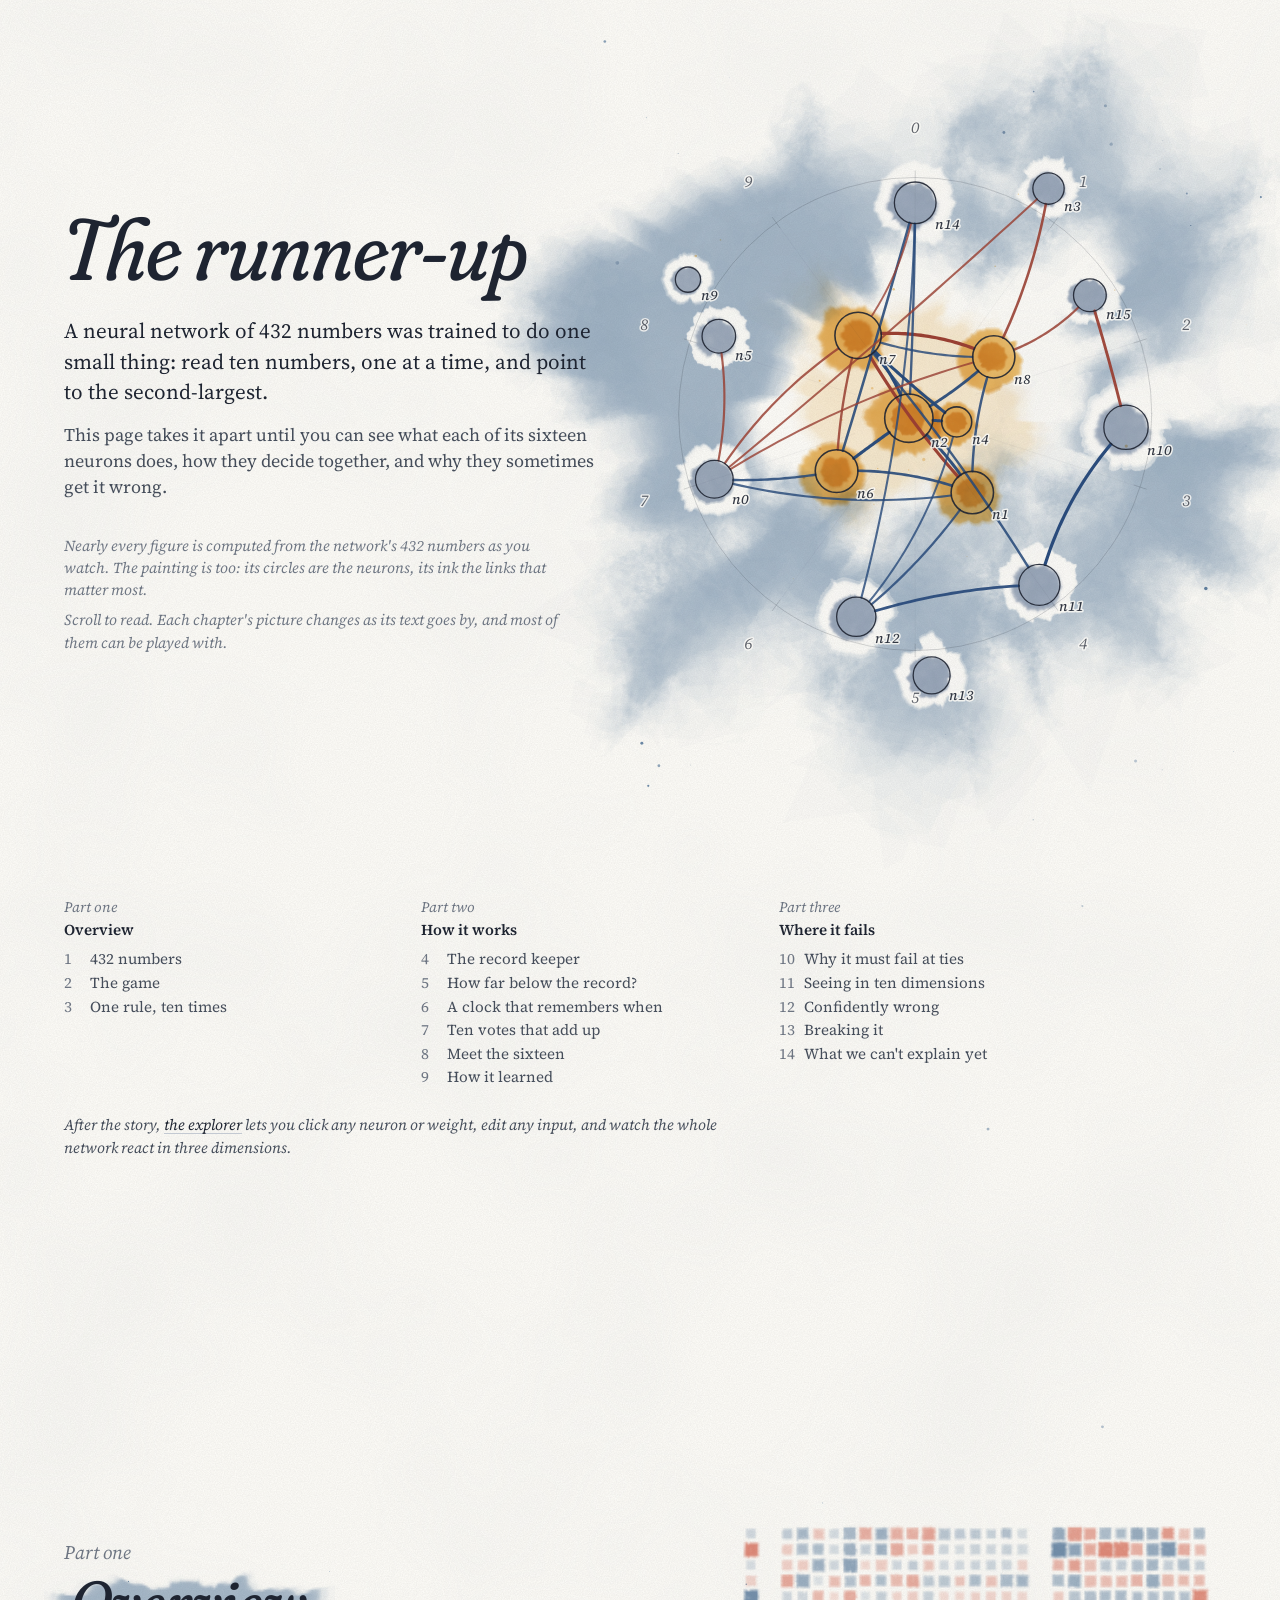
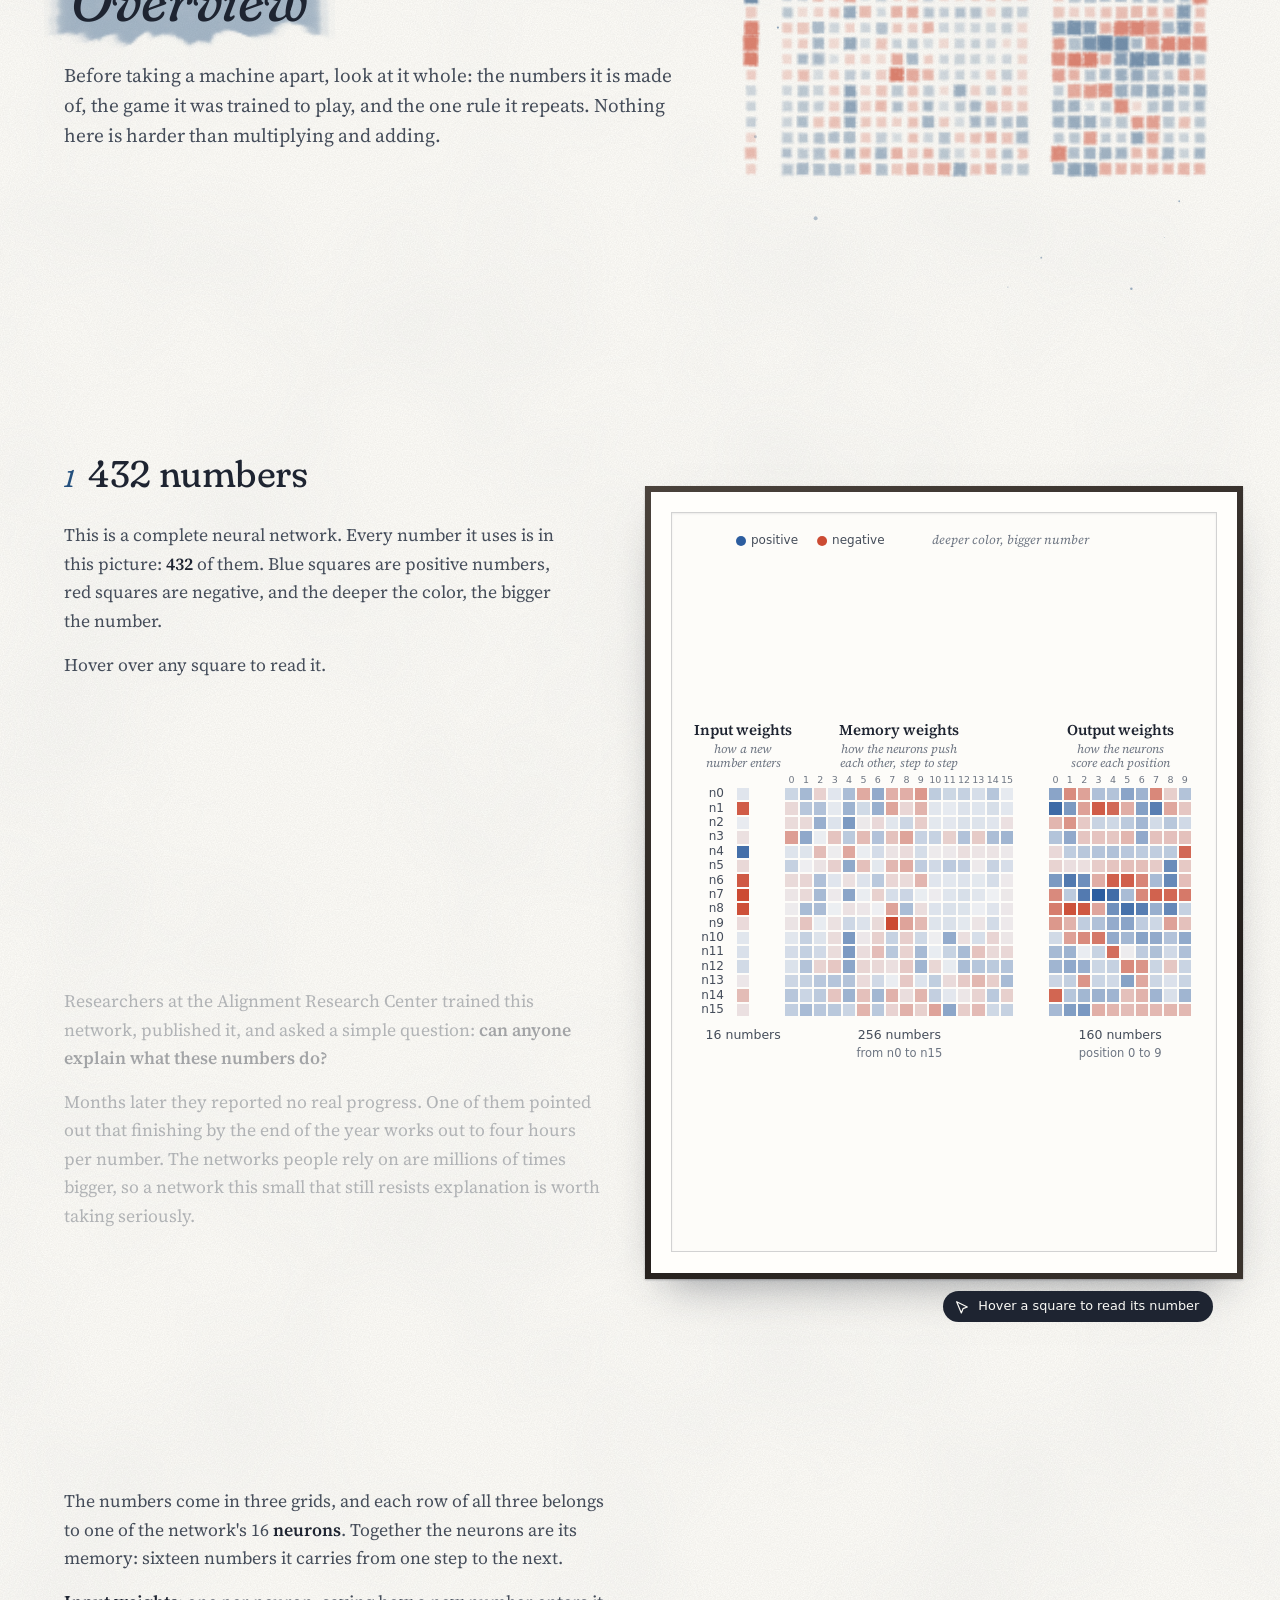
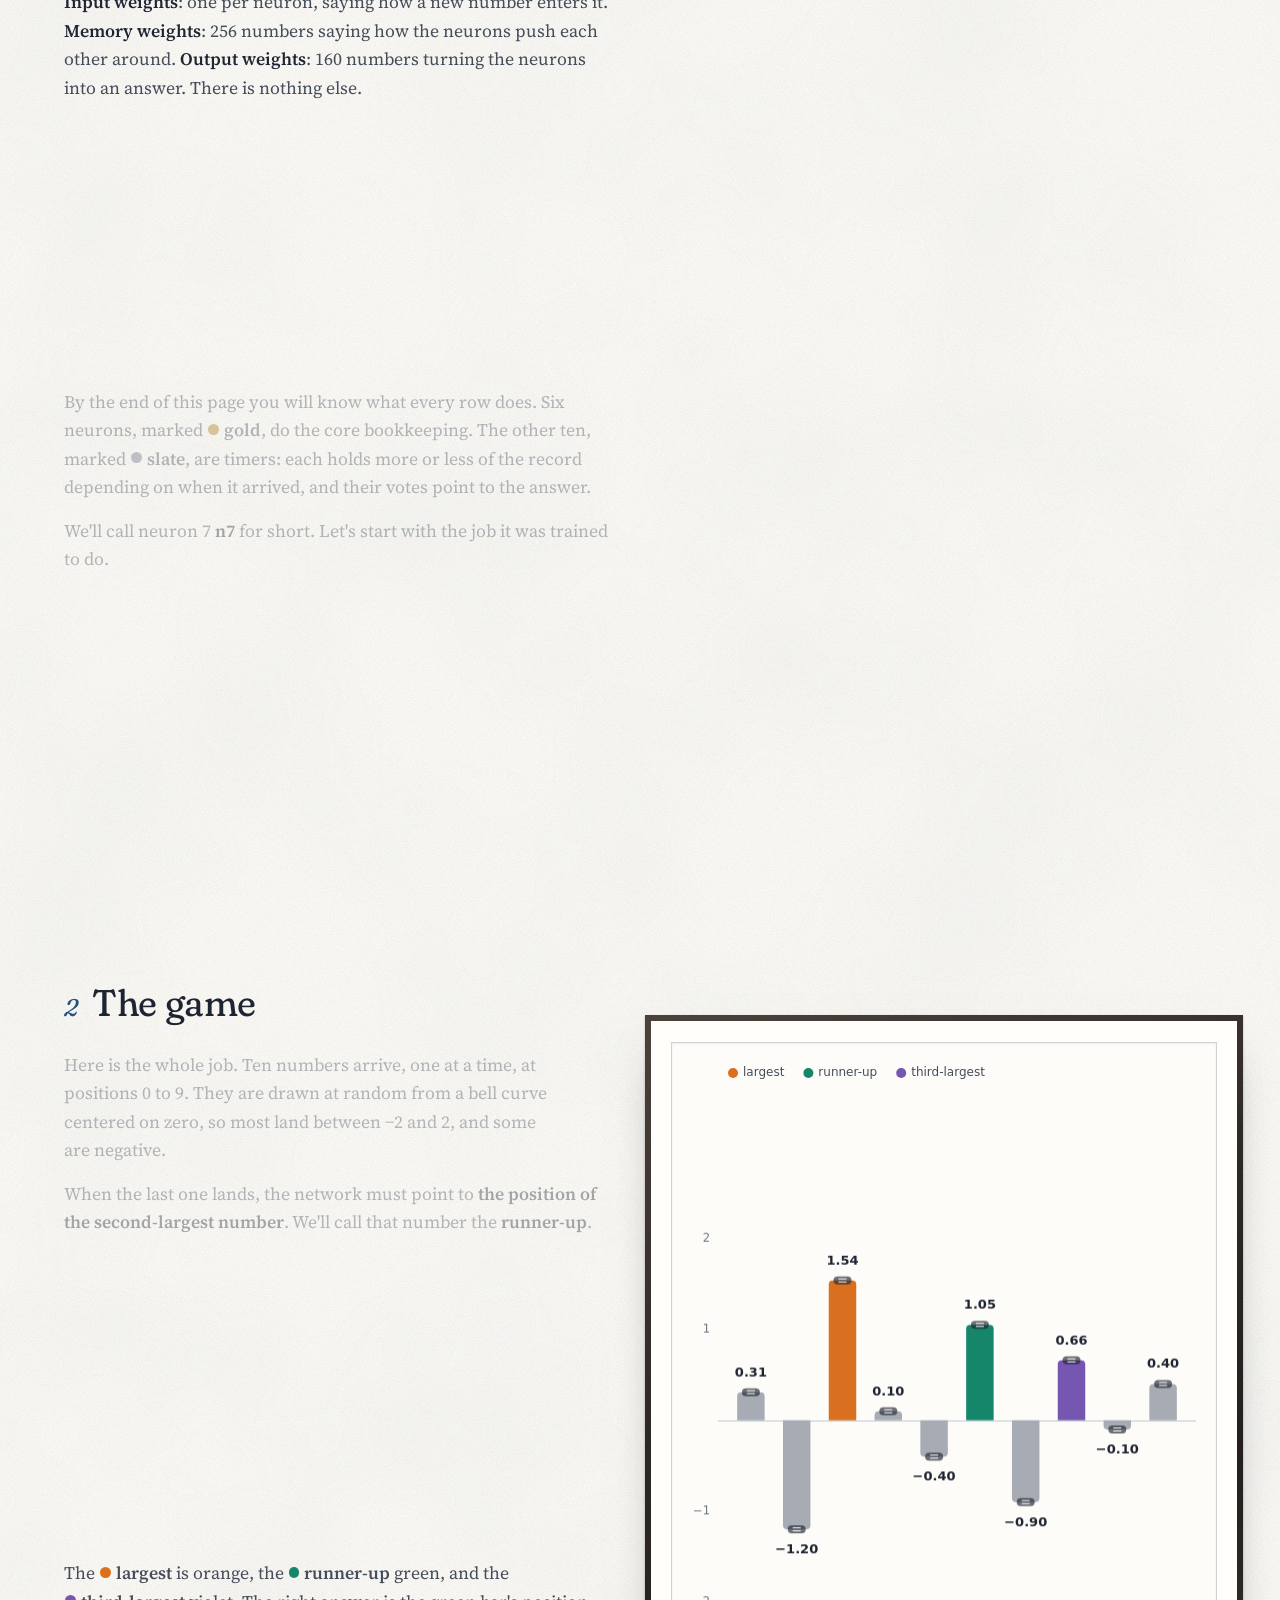
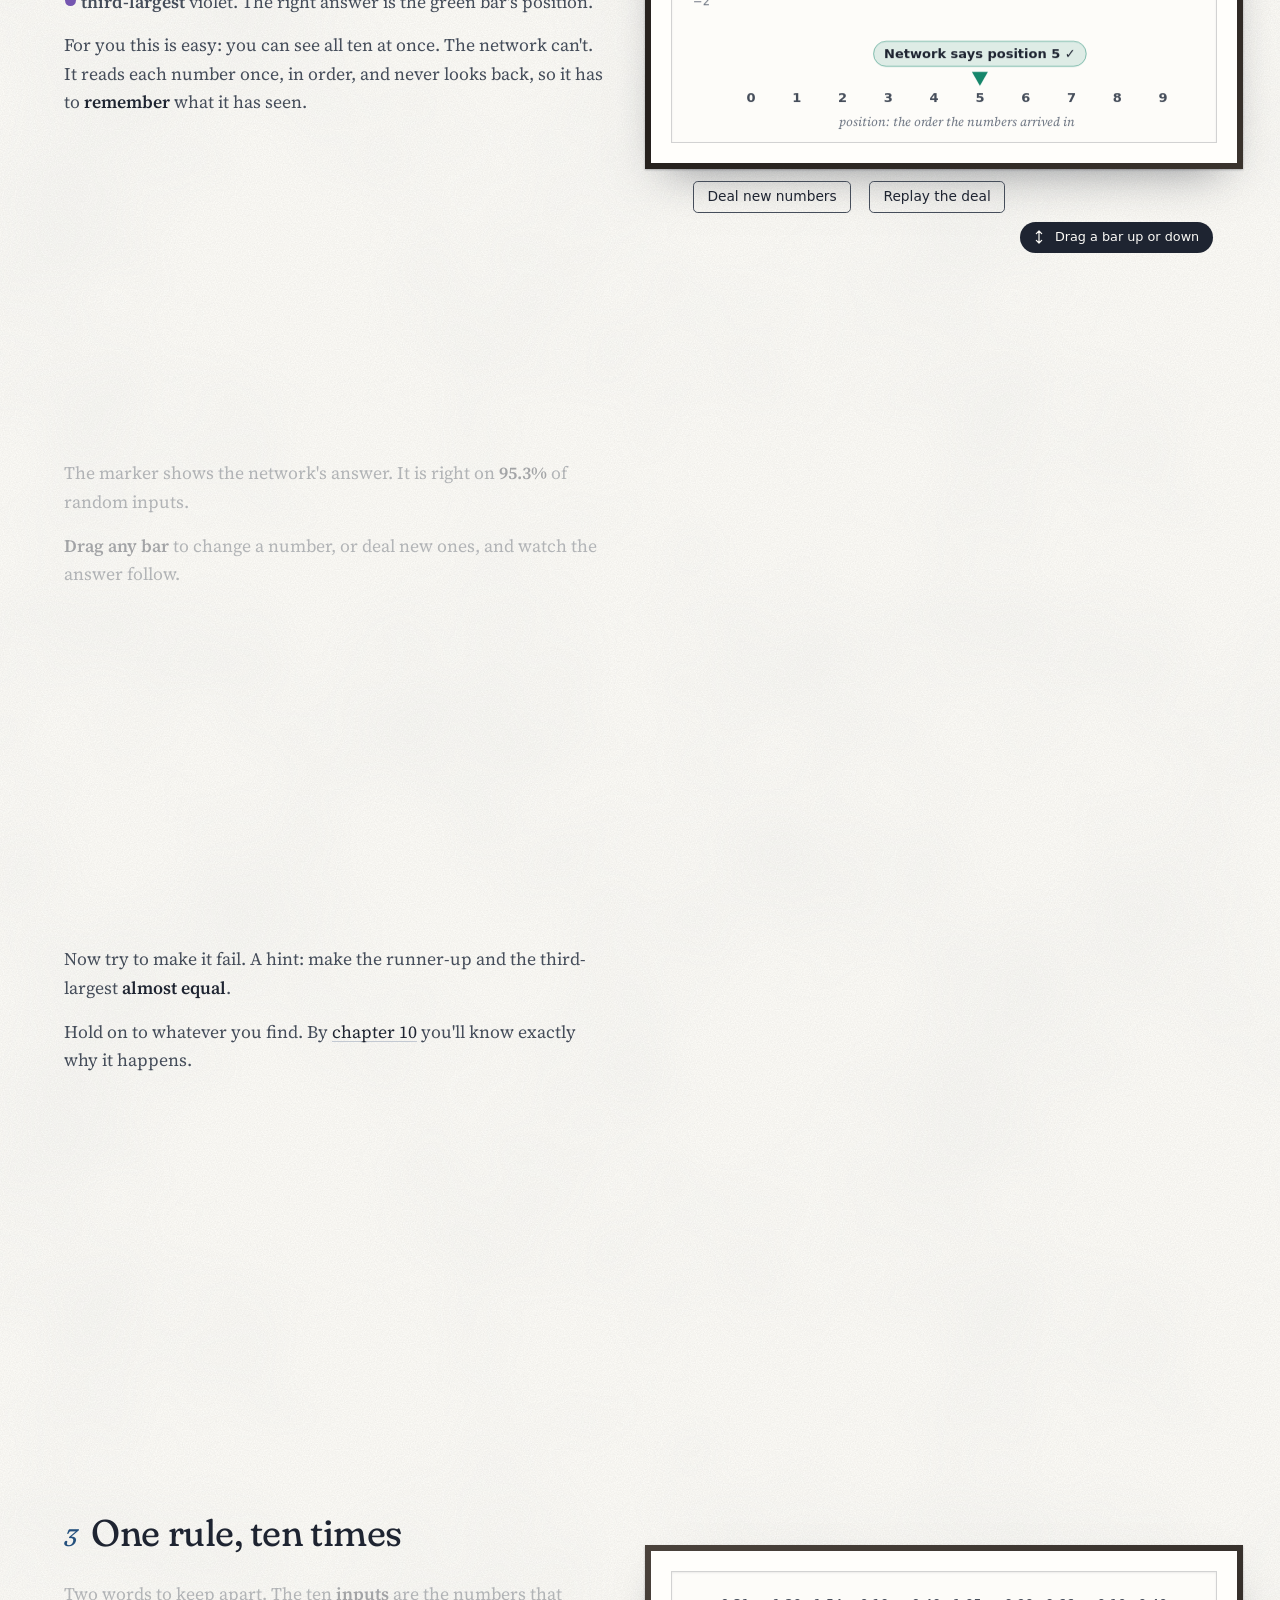
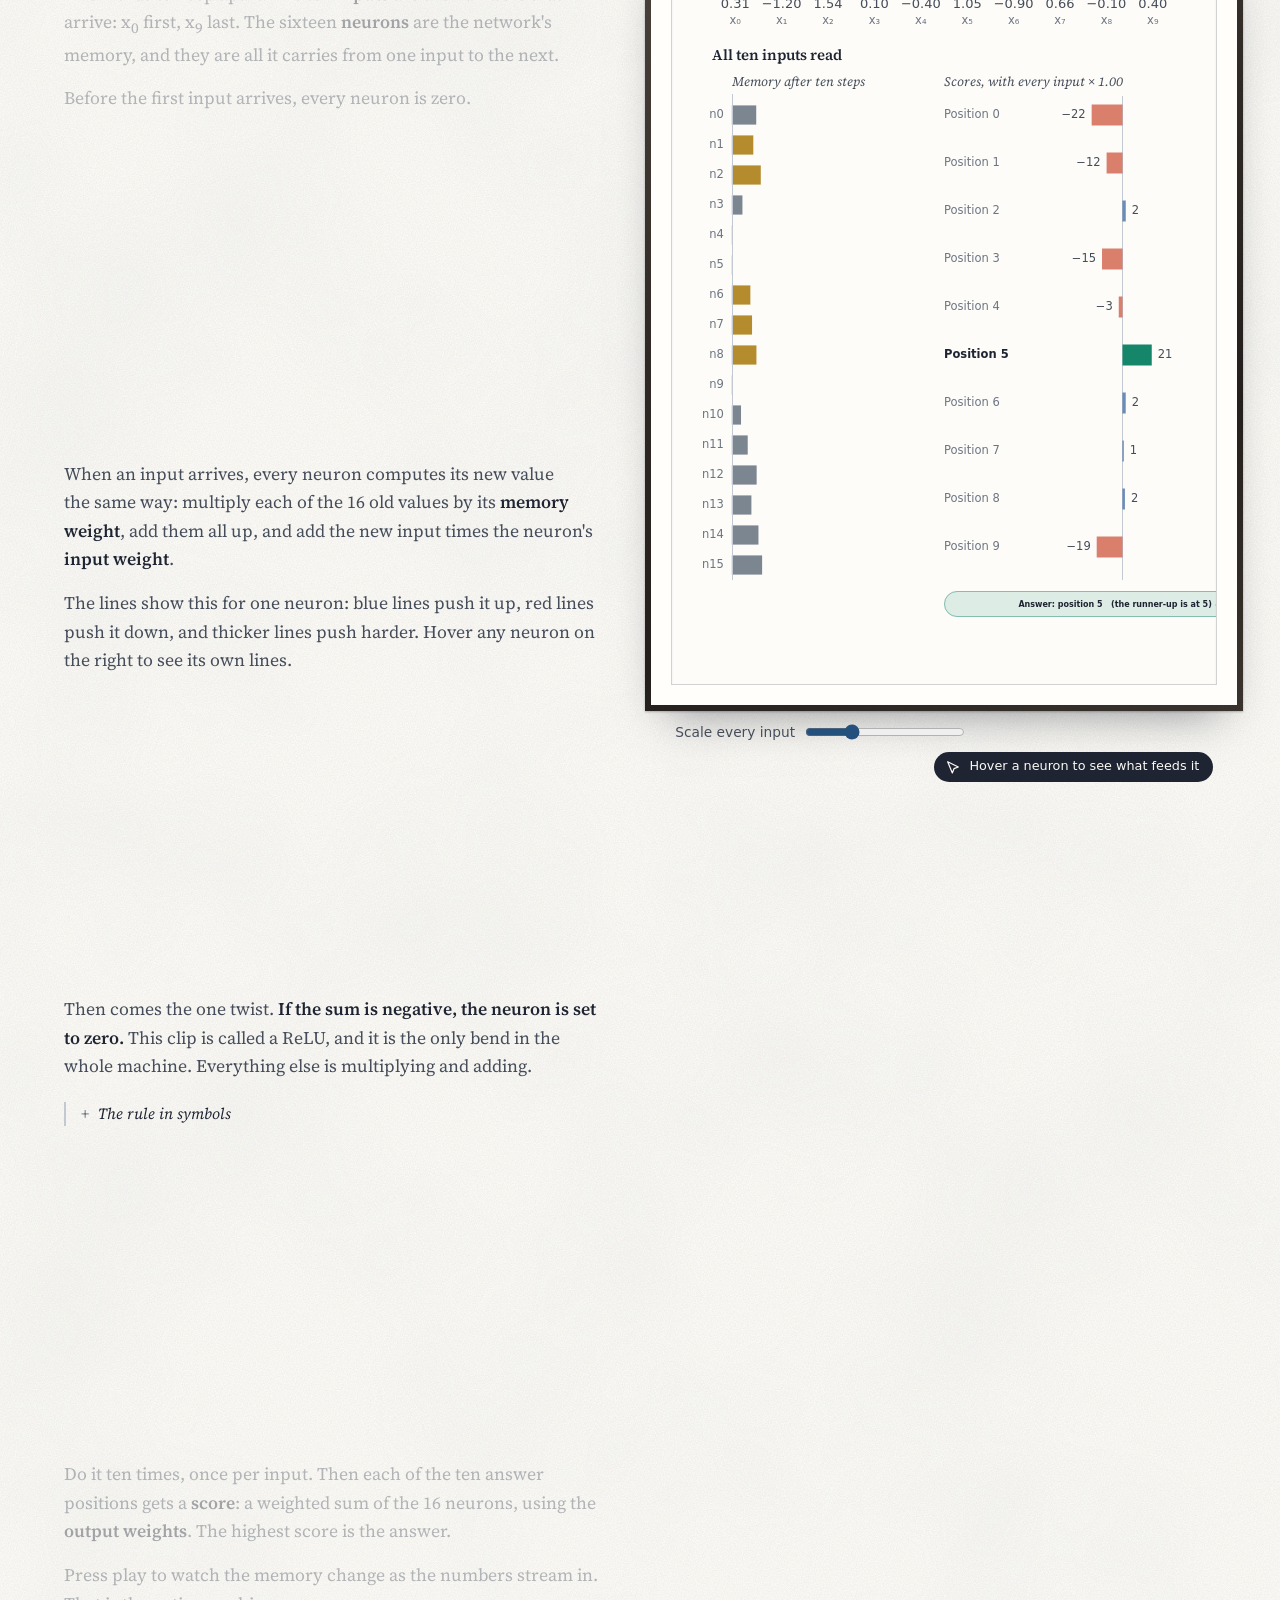
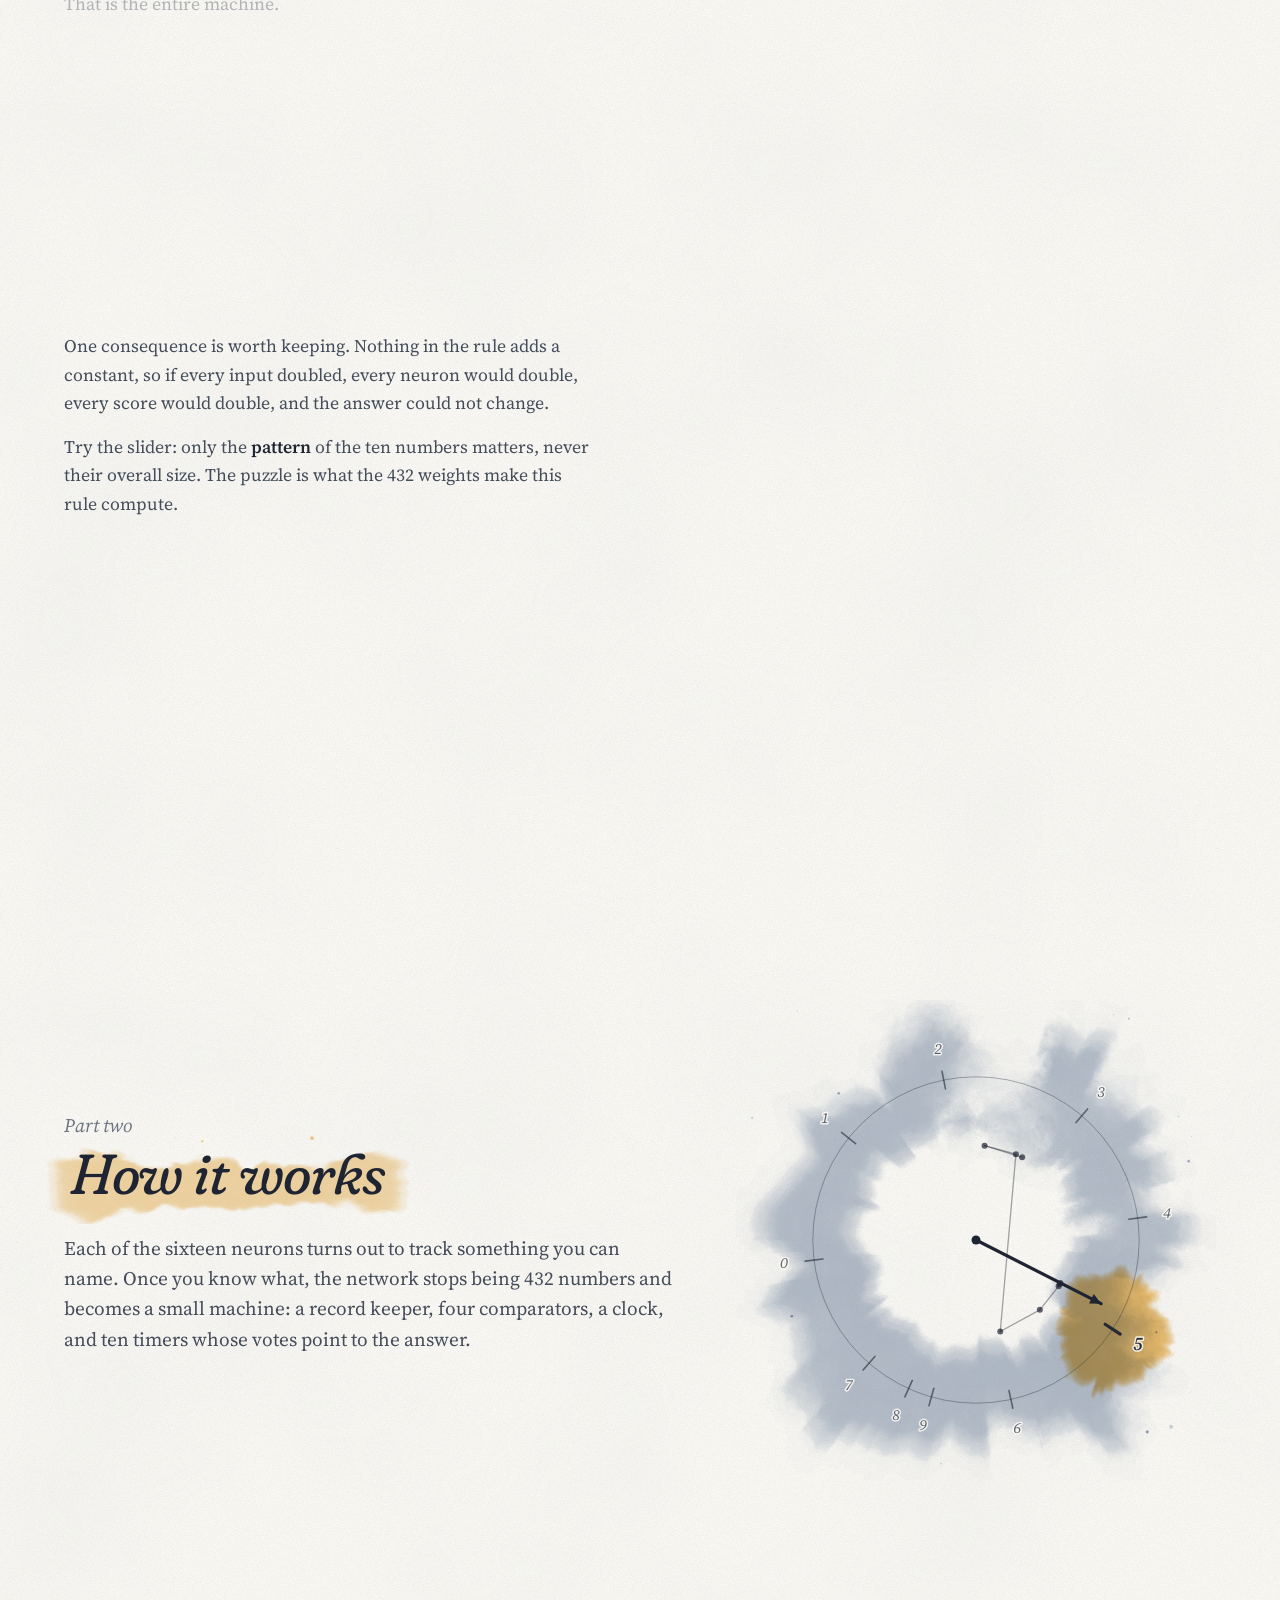
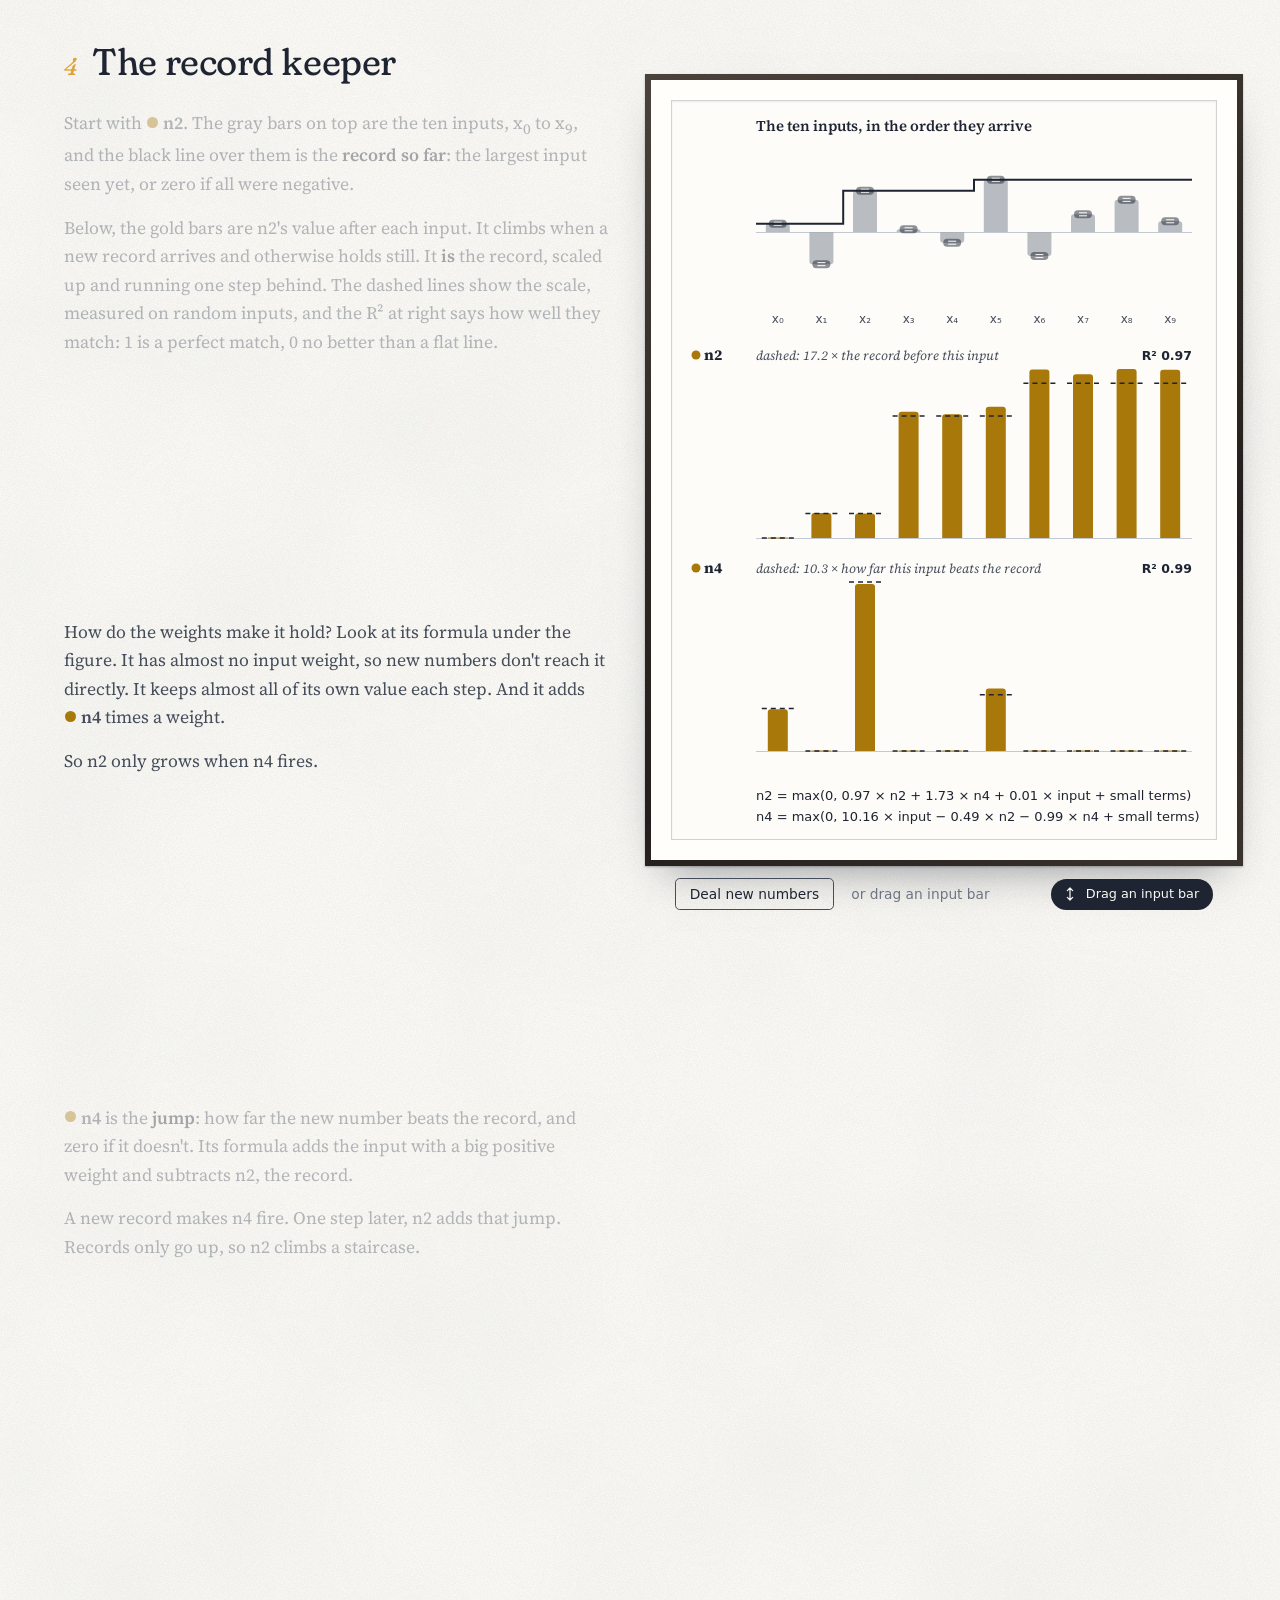
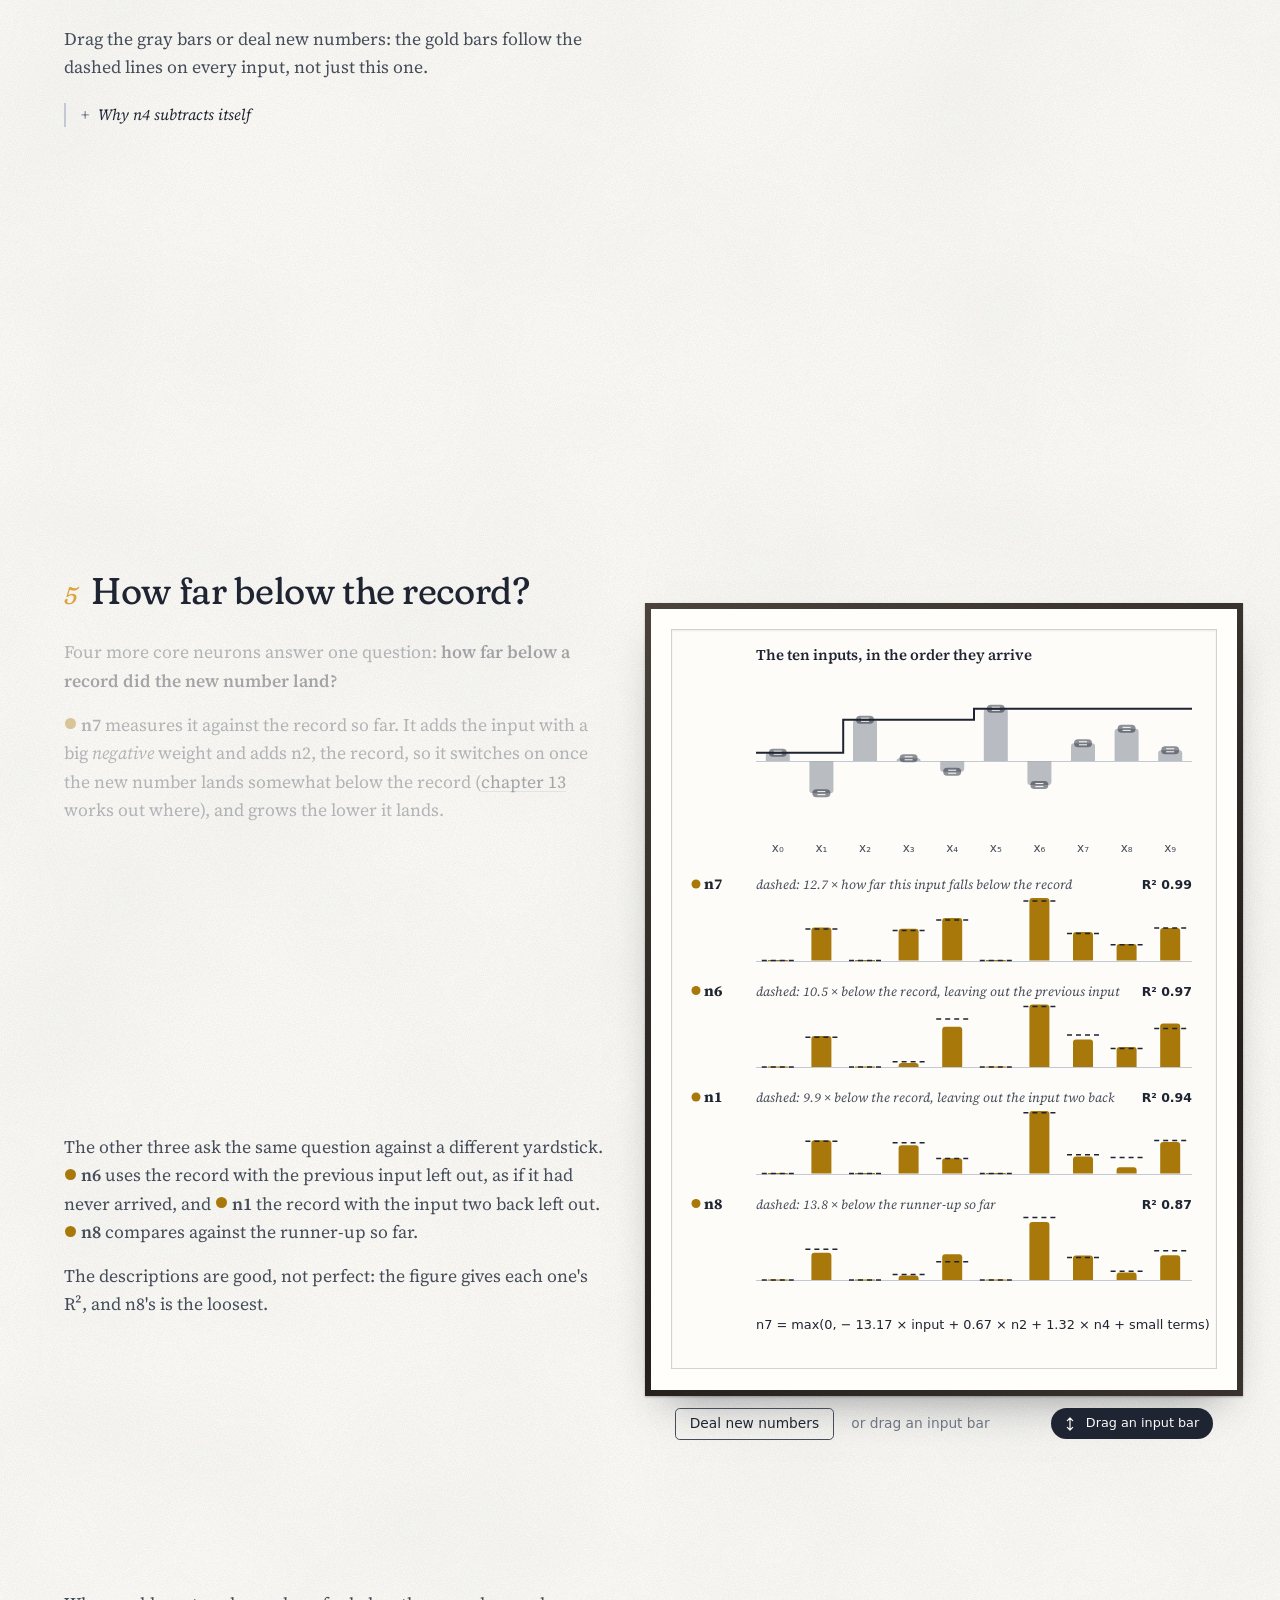
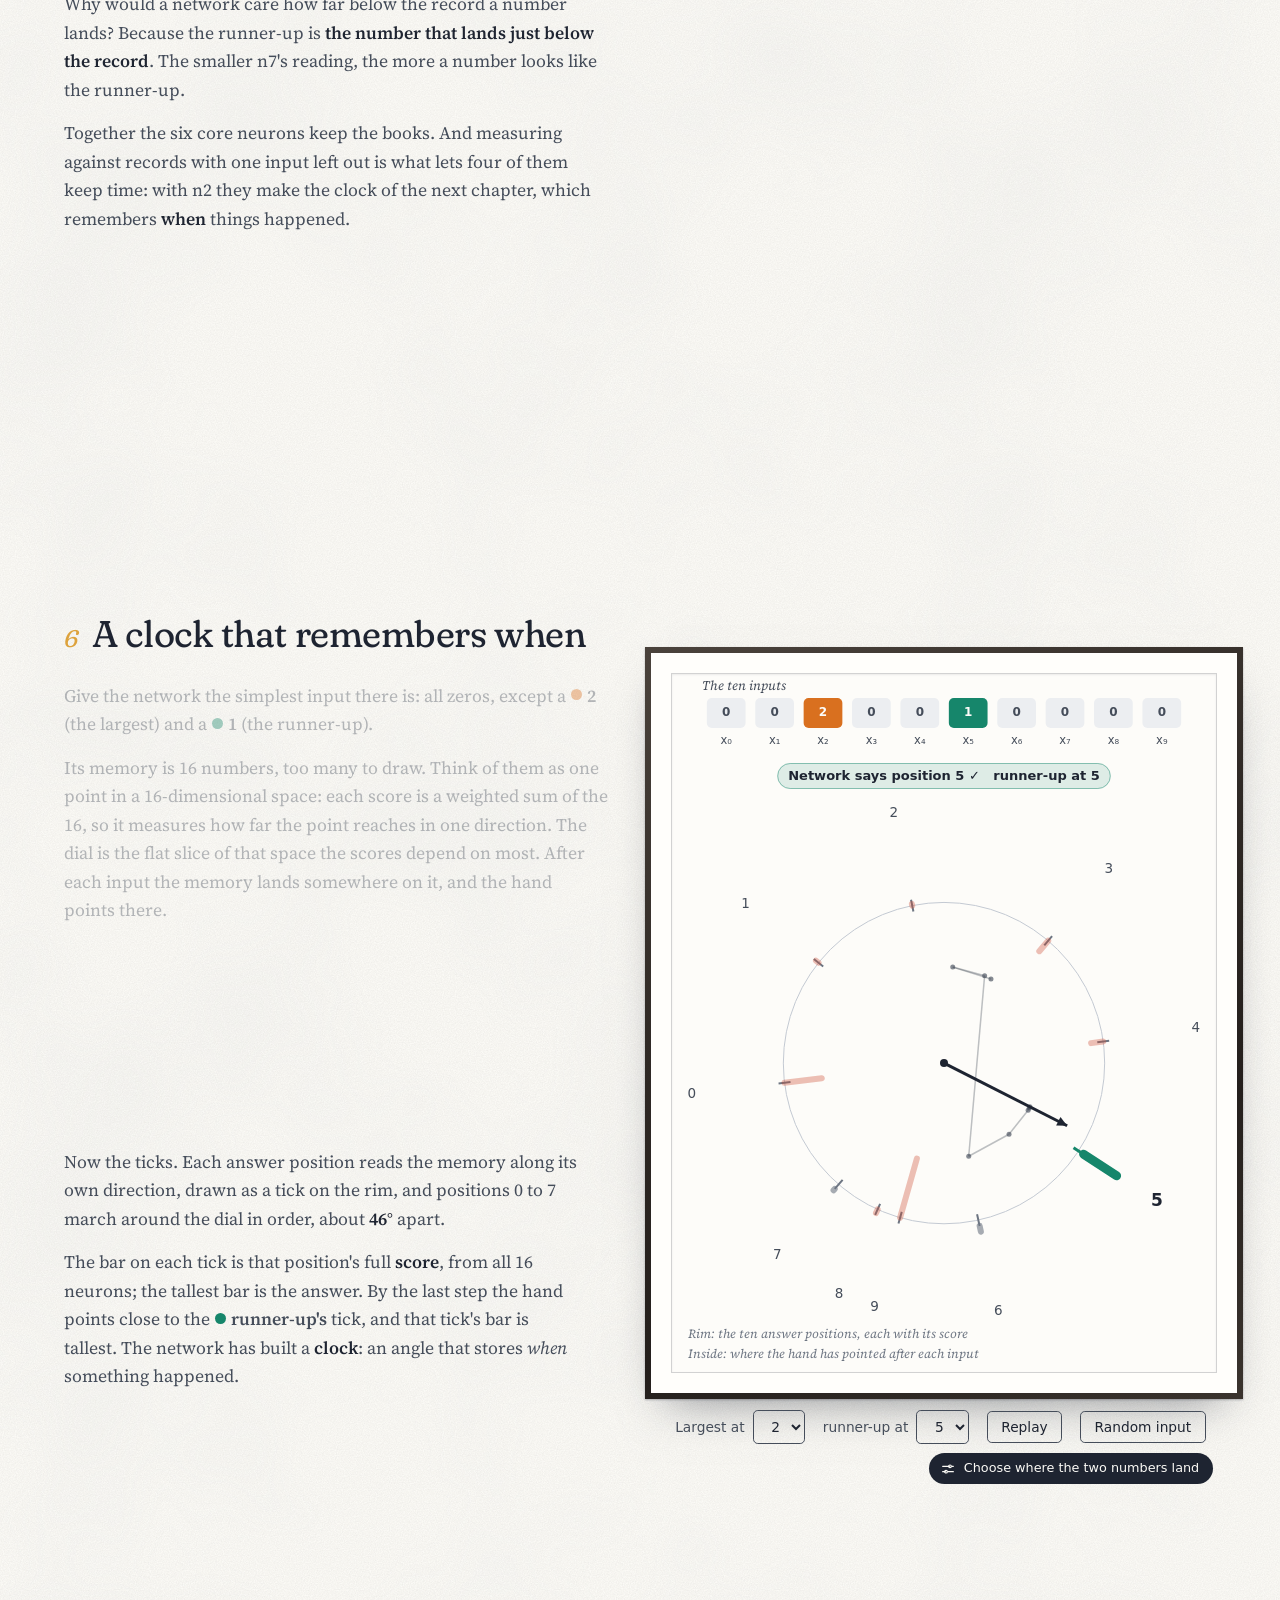
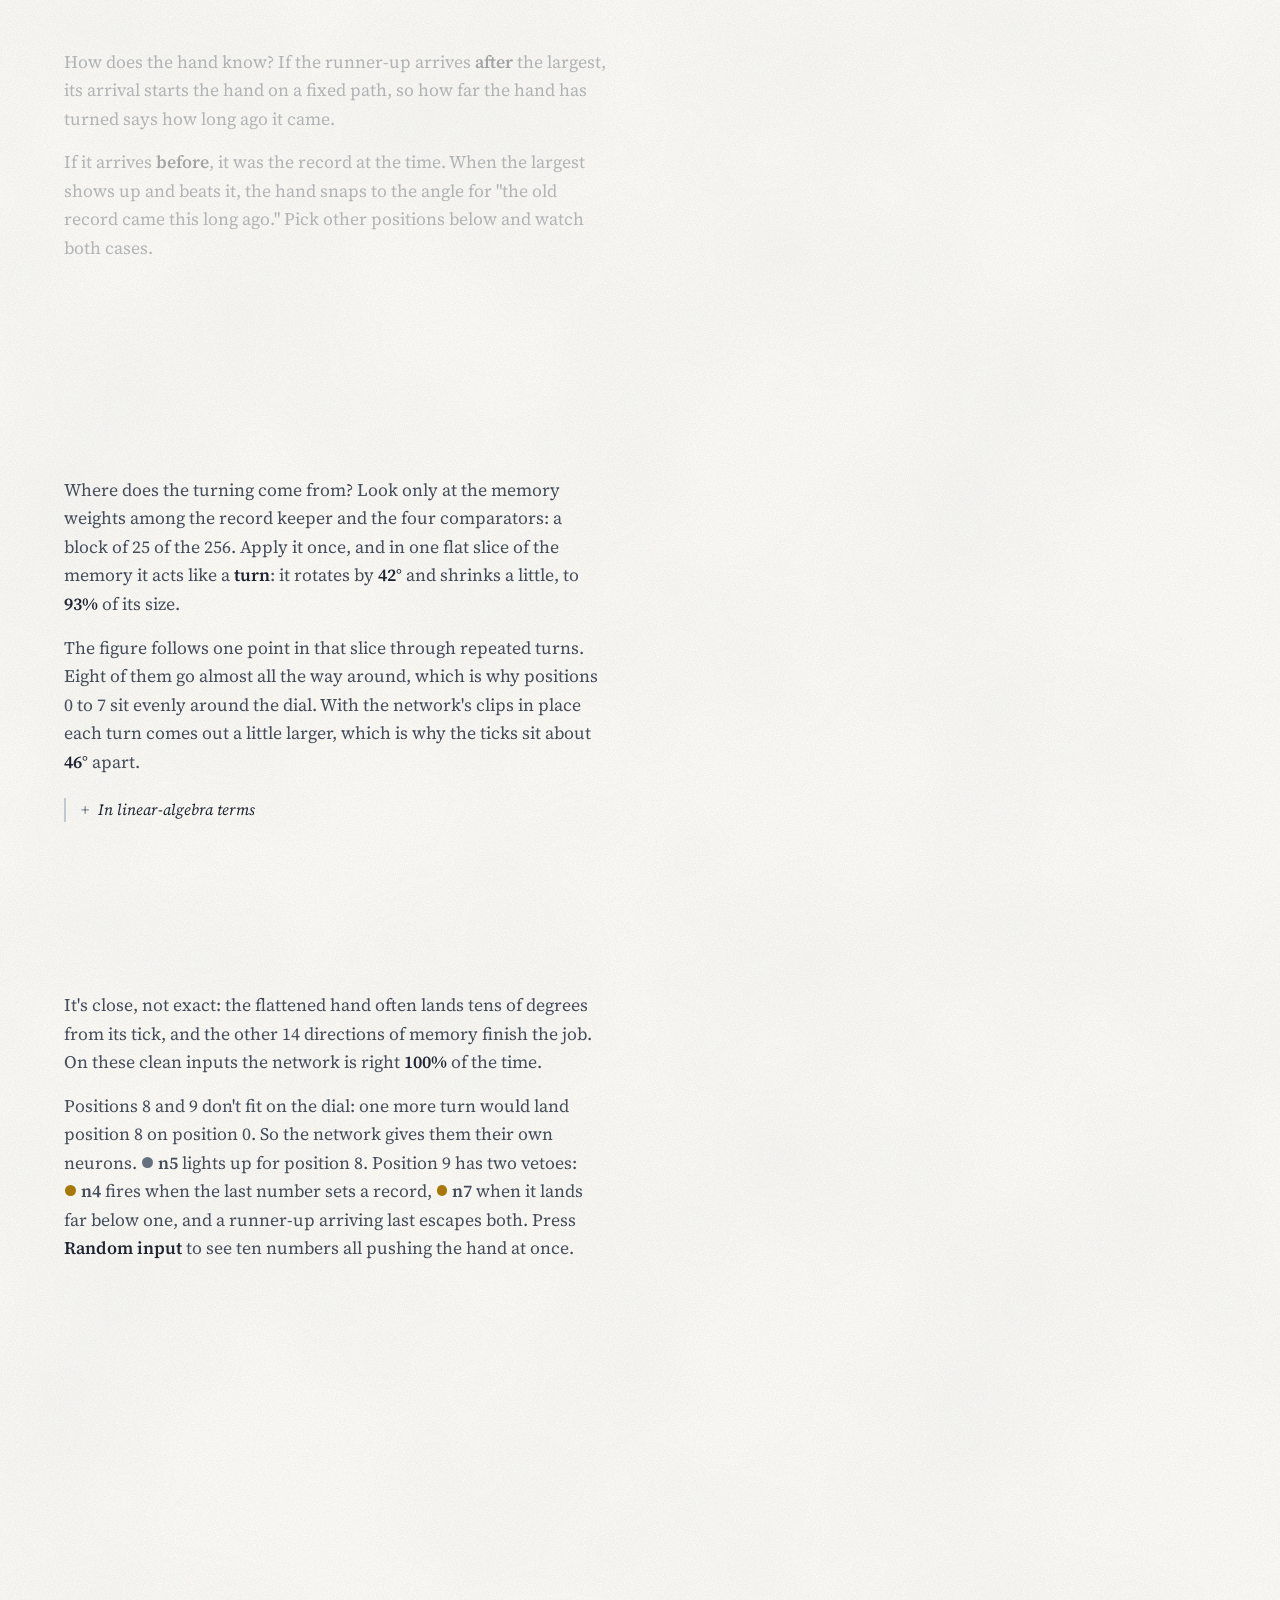
==== commit 7f395590: "A painting for each part, figures in mat and frame, a lighter hero Each part opens beside its own pa" ====
--- a/web/index.html
+++ b/web/index.html
@@ -23,8 +23,8 @@
   </div>
 </header>
 <main id="story"></main>
-<section id="words"><div class="wrap">
-  <h2>The words</h2>
+<section id="glossary"><div class="wrap">
+  <h2>Glossary</h2>
   <p>Every term on this page is pictured before it is named. Here they are again, one line each, in the order they appear.</p>
   <dl>
     <div><dt>input</dt><dd>One of the ten numbers, x<sub>0</sub> to x<sub>9</sub>, read one per step in the order they arrive.</dd></div>
@@ -57,14 +57,15 @@
 <script src="neurons.js"></script>
 <script src="story.js"></script>
 <script src="hero.js"></script>
+<script src="parts.js"></script>
 
-<script>Story.part('puzzle', { kicker: 'Part one', title: 'The puzzle', color: 'indigo', html: `
+<script>Story.part('overview', { kicker: 'Part one', title: 'Overview', color: 'indigo', paint: Parts.overview, html: `
   <p>Before taking a machine apart, look at it whole: the numbers it is made of, the game it was trained to play, and the one rule it repeats. Nothing here is harder than multiplying and adding.</p>` });</script>
 <script src="ch/numbers.js"></script>
 <script src="ch/game.js"></script>
 <script src="ch/rule.js"></script>
 
-<script>Story.part('works', { kicker: 'Part two', title: 'How it works', color: 'gold', html: `
+<script>Story.part('works', { kicker: 'Part two', title: 'How it works', color: 'gold', paint: Parts.works, html: `
   <p>Each of the sixteen neurons turns out to track something you can name. Once you know what, the network stops being 432 numbers and becomes a small machine: a record keeper, four comparators, a clock, and ten timers whose votes point to the answer.</p>` });</script>
 <script src="ch/record.js"></script>
 <script src="ch/clock.js"></script>
@@ -72,7 +73,7 @@
 <script src="ch/sixteen.js"></script>
 <script src="ch/learned.js"></script>
 
-<script>Story.part('fails', { kicker: 'Part three', title: 'Where it fails', color: 'vermilion', html: `
+<script>Story.part('fails', { kicker: 'Part three', title: 'Where it fails', color: 'vermilion', paint: Parts.fails, html: `
   <p>The network is right on <b data-fact="acc"></b> of random inputs. This part is about the rest. Most of its mistakes come from one fact no smooth machine can escape, and the most confident ones from a shortcut it learned. Then we break it on purpose, and say plainly what is still not explained.</p>` });</script>
 <script src="ch/ties.js"></script>
 <script src="ch/dims.js"></script>
--- a/web/style.css
+++ b/web/style.css
@@ -42,7 +42,10 @@
   --prose: 34rem;
   --wrap: 104rem;
   --gutter: 4rem;
-  --bleed: 1.625rem;
+  --bleed: 1.7rem;
+  --frame: 0.4rem;
+  --mat: #fffefb;
+  --wood: linear-gradient(155deg, #4a423b, #2f2925 40%, #241f1c 70%, #3a332d);
   --grain: url("data:image/svg+xml,%3Csvg xmlns='http://www.w3.org/2000/svg' width='220' height='220'%3E%3Cfilter id='g' x='0' y='0' width='100%25' height='100%25'%3E%3CfeTurbulence type='fractalNoise' baseFrequency='0.85' numOctaves='3' stitchTiles='stitch'/%3E%3CfeColorMatrix values='0 0 0 0 0.22 0 0 0 0 0.2 0 0 0 0 0.16 0.14 0 0 0 -0.03'/%3E%3C/filter%3E%3Crect width='100%25' height='100%25' filter='url(%23g)'/%3E%3C/svg%3E");
   --mottle: url("data:image/svg+xml,%3Csvg xmlns='http://www.w3.org/2000/svg' width='900' height='900'%3E%3Cfilter id='m' x='0' y='0' width='100%25' height='100%25'%3E%3CfeTurbulence type='fractalNoise' baseFrequency='0.004' numOctaves='3' seed='7' stitchTiles='stitch'/%3E%3CfeColorMatrix values='0 0 0 0 0.42 0 0 0 0 0.47 0 0 0 0 0.55 0.13 0 0 0 -0.05'/%3E%3C/filter%3E%3Crect width='100%25' height='100%25' filter='url(%23m)'/%3E%3C/svg%3E");
 }
@@ -88,16 +91,20 @@
 #toc a span { display: inline-block; min-width: 1.7em; color: var(--muted); font-variant-numeric: tabular-nums oldstyle-nums; }
 #hero .more { max-width: 44rem; margin: 1.6rem 0 0; font: italic 0.95rem/1.5 var(--serif); color: var(--ink-2); }
 
-/* Part interludes: the thread restated between groups of chapters, each title on a stroke of its part's pigment. */
-.part { padding: 24vh 0 4vh; }
+/* Part openers: the thread restated between groups of chapters, each title on a stroke of its part's pigment beside
+   the part's own painting. */
+.part { padding: 20vh 0 6vh; }
+.part .wrap { display: grid; grid-template-columns: minmax(0, 38rem) minmax(0, 1fr); gap: var(--gutter); align-items: center; }
 .part .kicker { font: italic 1.2rem/1.3 var(--serif); color: var(--muted); margin: 0 0 0.5rem; }
 .part h2 { position: relative; display: inline-block; font-size: clamp(2.6rem, 4.4vw, 4.2rem); font-style: italic; line-height: 1; margin: 0 0 1.6rem; padding: 0 0.3em 0.08em 0.1em; }
 .part h2 .swipe { position: absolute; left: -0.35em; right: -0.2em; top: -0.18em; bottom: -0.3em; z-index: -1; pointer-events: none; }
 .part h2 .swipe canvas { position: absolute; inset: 0; width: 100%; height: 100%; }
 .part p { max-width: 40rem; color: var(--ink-2); margin: 0 0 0.8rem; font-size: 1.2rem; line-height: 1.58; }
 .part p b { color: var(--ink); }
-
-/* Chapters: prose on the left, a sticky instrument on the right, on a panel painted for it. */
+.part .art { position: relative; width: min(100%, 68vh); aspect-ratio: 1; justify-self: center; }
+.part .art canvas { position: absolute; inset: 0; width: 100%; height: 100%; }
+
+/* Chapters: prose on the left, a sticky instrument on the right, hung in a mat and frame. */
 .chapter { padding: 12vh 0 2vh; }
 .ch-head { display: flex; align-items: baseline; gap: 0.9rem; margin-bottom: 1.2rem; }
 .ch-head .num { font: italic 400 1.5rem/1 var(--display); font-variation-settings: "SOFT" 100, "WONK" 1; color: var(--part); font-variant-numeric: oldstyle-nums; }
@@ -118,14 +125,14 @@
 .step details summary::-webkit-details-marker { display: none; }
 .step details p { margin: 0.5rem 0 0; }
 .figure { position: sticky; top: 5vh; height: 90vh; display: flex; flex-direction: column; }
-.fig { position: relative; flex: 1; min-height: 0; }
+.fig { position: relative; flex: 1; min-height: 0; background: var(--surface); box-shadow: 0 0 0 1px rgba(30, 36, 49, 0.2), inset 0 1px 2px rgba(30, 36, 49, 0.08); }
 .fig canvas, .fig svg { position: absolute; inset: 0; width: 100%; height: 100%; display: block; }
-.fig .panel { position: absolute; inset: calc(-1 * var(--bleed)); pointer-events: none; }
+.fig .panel { position: absolute; inset: calc(-1 * var(--bleed)); z-index: -1; pointer-events: none; background: var(--mat); border: var(--frame) solid #2f2925; border-image: var(--wood) 1; box-shadow: inset 0 0 0 1px rgba(255, 255, 255, 0.5), 0 1px 2px rgba(30, 36, 49, 0.3), 0 22px 44px -22px rgba(30, 36, 49, 0.5); }
 .hint { order: 10; margin-left: auto; display: flex; align-items: center; gap: 0.5rem; padding: 0.45rem 0.85rem 0.45rem 0.7rem; font: 500 0.8rem/1 var(--sans); color: var(--page); background: var(--ink); border-radius: 2rem; pointer-events: none; opacity: 0; transition: opacity 0.5s; }
 .hint svg { width: 1rem; height: 1rem; fill: none; stroke: var(--page); stroke-width: 1.8; stroke-linecap: round; stroke-linejoin: round; }
 .hint.show { opacity: 1; animation: nudge 1.6s ease-in-out 0.6s 2; }
 @keyframes nudge { 0%, 100% { transform: translateY(0); } 50% { transform: translateY(-3px); } }
-.fig-bar { display: flex; flex-wrap: wrap; gap: 0.6rem 1.1rem; align-items: center; padding: 1.1rem 0.2rem 0; min-height: 3.2rem; font: 0.86rem/1.2 var(--sans); color: var(--ink-2); }
+.fig-bar { display: flex; flex-wrap: wrap; gap: 0.6rem 1.1rem; align-items: center; padding: calc(var(--bleed) + 0.7rem) 0.2rem 0; min-height: calc(var(--bleed) + 2.8rem); font: 0.86rem/1.2 var(--sans); color: var(--ink-2); }
 .fig-bar button, .fig-bar select { background: transparent; border: 1px solid var(--ink-2); border-radius: 0.3rem; padding: 0.42rem 0.85rem; cursor: pointer; color: var(--ink); font: 500 0.86rem/1.2 var(--sans); }
 .fig-bar button:hover, .fig-bar select:hover { border-color: var(--ink); background: rgba(36, 80, 125, 0.06); }
 .fig-bar button[aria-pressed="true"] { background: var(--ink); color: var(--page); border-color: var(--ink); }
@@ -162,13 +169,13 @@
 
 #tip { position: fixed; pointer-events: none; z-index: 10; background: var(--surface); border: 1px solid var(--hair); border-radius: 0.3rem; padding: 0.5rem 0.75rem; font: 0.82rem/1.45 var(--sans); color: var(--ink); box-shadow: 0 10px 28px -10px rgba(30, 36, 49, 0.3); display: none; max-width: 19rem; font-variant-numeric: tabular-nums; }
 
-/* End matter: the words the page uses, the whole machine in four sentences, and where the numbers come from. */
-#words { padding: 16vh 0 2vh; }
-#words h2, #coda h2 { font-size: clamp(2.2rem, 3.4vw, 3.2rem); font-style: italic; line-height: 1.05; margin: 0 0 1.4rem; }
-#words > .wrap > p { max-width: 40rem; color: var(--ink-2); margin: 0 0 1.6rem; }
-#words dl { display: grid; grid-template-columns: repeat(auto-fill, minmax(21rem, 1fr)); gap: 1.1rem 3rem; margin: 0; max-width: 80rem; font-size: 0.98rem; line-height: 1.5; }
-#words dt { font-weight: 600; color: var(--ink); }
-#words dd { margin: 0.1rem 0 0; color: var(--ink-2); }
+/* End matter: the glossary, the whole machine in four sentences, and where the numbers come from. */
+#glossary { padding: 16vh 0 2vh; }
+#glossary h2, #coda h2 { font-size: clamp(2.2rem, 3.4vw, 3.2rem); font-style: italic; line-height: 1.05; margin: 0 0 1.4rem; }
+#glossary > .wrap > p { max-width: 40rem; color: var(--ink-2); margin: 0 0 1.6rem; }
+#glossary dl { display: grid; grid-template-columns: repeat(auto-fill, minmax(21rem, 1fr)); gap: 1.1rem 3rem; margin: 0; max-width: 80rem; font-size: 0.98rem; line-height: 1.5; }
+#glossary dt { font-weight: 600; color: var(--ink); }
+#glossary dd { margin: 0.1rem 0 0; color: var(--ink-2); }
 #coda { padding: 12vh 0 6vh; }
 #coda p { max-width: 40rem; color: var(--ink-2); font-size: 1.18rem; }
 #coda p b { color: var(--ink); }
@@ -177,15 +184,17 @@
 
 @media (max-width: 1180px) { #rail { display: none; } }
 @media (max-width: 1000px) {
-  :root { --gutter: 1.4rem; --bleed: 0.9rem; }
+  :root { --gutter: 1.4rem; --bleed: 1rem; --frame: 0.25rem; }
   body { font-size: 1.05rem; }
   #toc { grid-template-columns: 1fr; }
   #hero .intro { min-height: 0; max-width: none; padding-top: 48vh; }
+  .part .wrap { grid-template-columns: 1fr; gap: 1.5rem; }
+  .part .art { order: -1; width: min(100%, 52vh); }
   .ch-body { grid-template-columns: 1fr; gap: 0; }
   .figure { order: -1; top: 0; height: auto; z-index: 2; background: var(--page); padding-top: 0.5rem; }
   .fig { flex: none; height: 46vh; }
-  .fig-bar { position: relative; padding: 0.8rem 0.2rem 0.4rem; min-height: 0; }
-  .hint { position: absolute; right: 0.4rem; bottom: calc(100% + 0.5rem); }
+  .fig-bar { position: relative; padding: calc(var(--bleed) + 0.6rem) 0.2rem 0.4rem; min-height: 0; }
+  .hint { position: absolute; right: 0.4rem; bottom: calc(100% + var(--bleed) + 0.4rem); }
   .step { min-height: 60vh; }
   .step > * { background: color-mix(in srgb, var(--page) 90%, transparent); padding: 0.2rem 0; }
 }
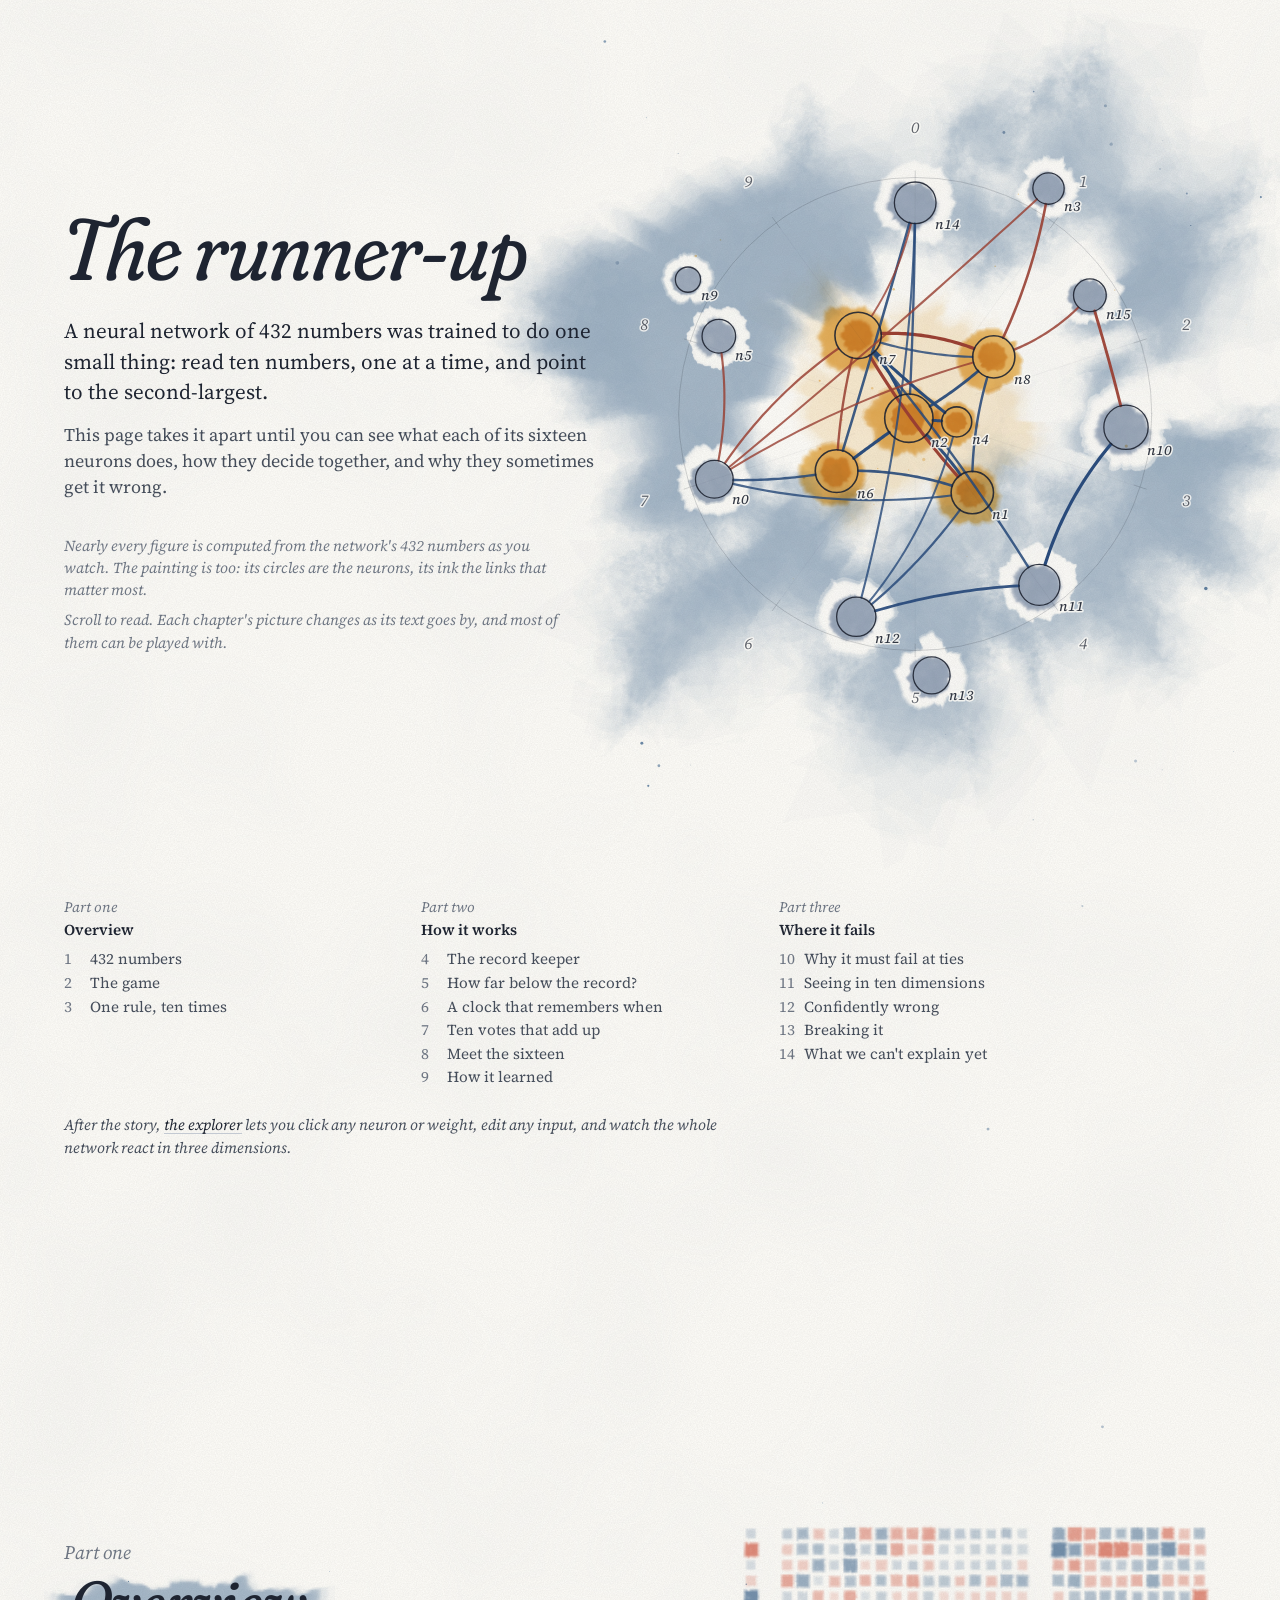
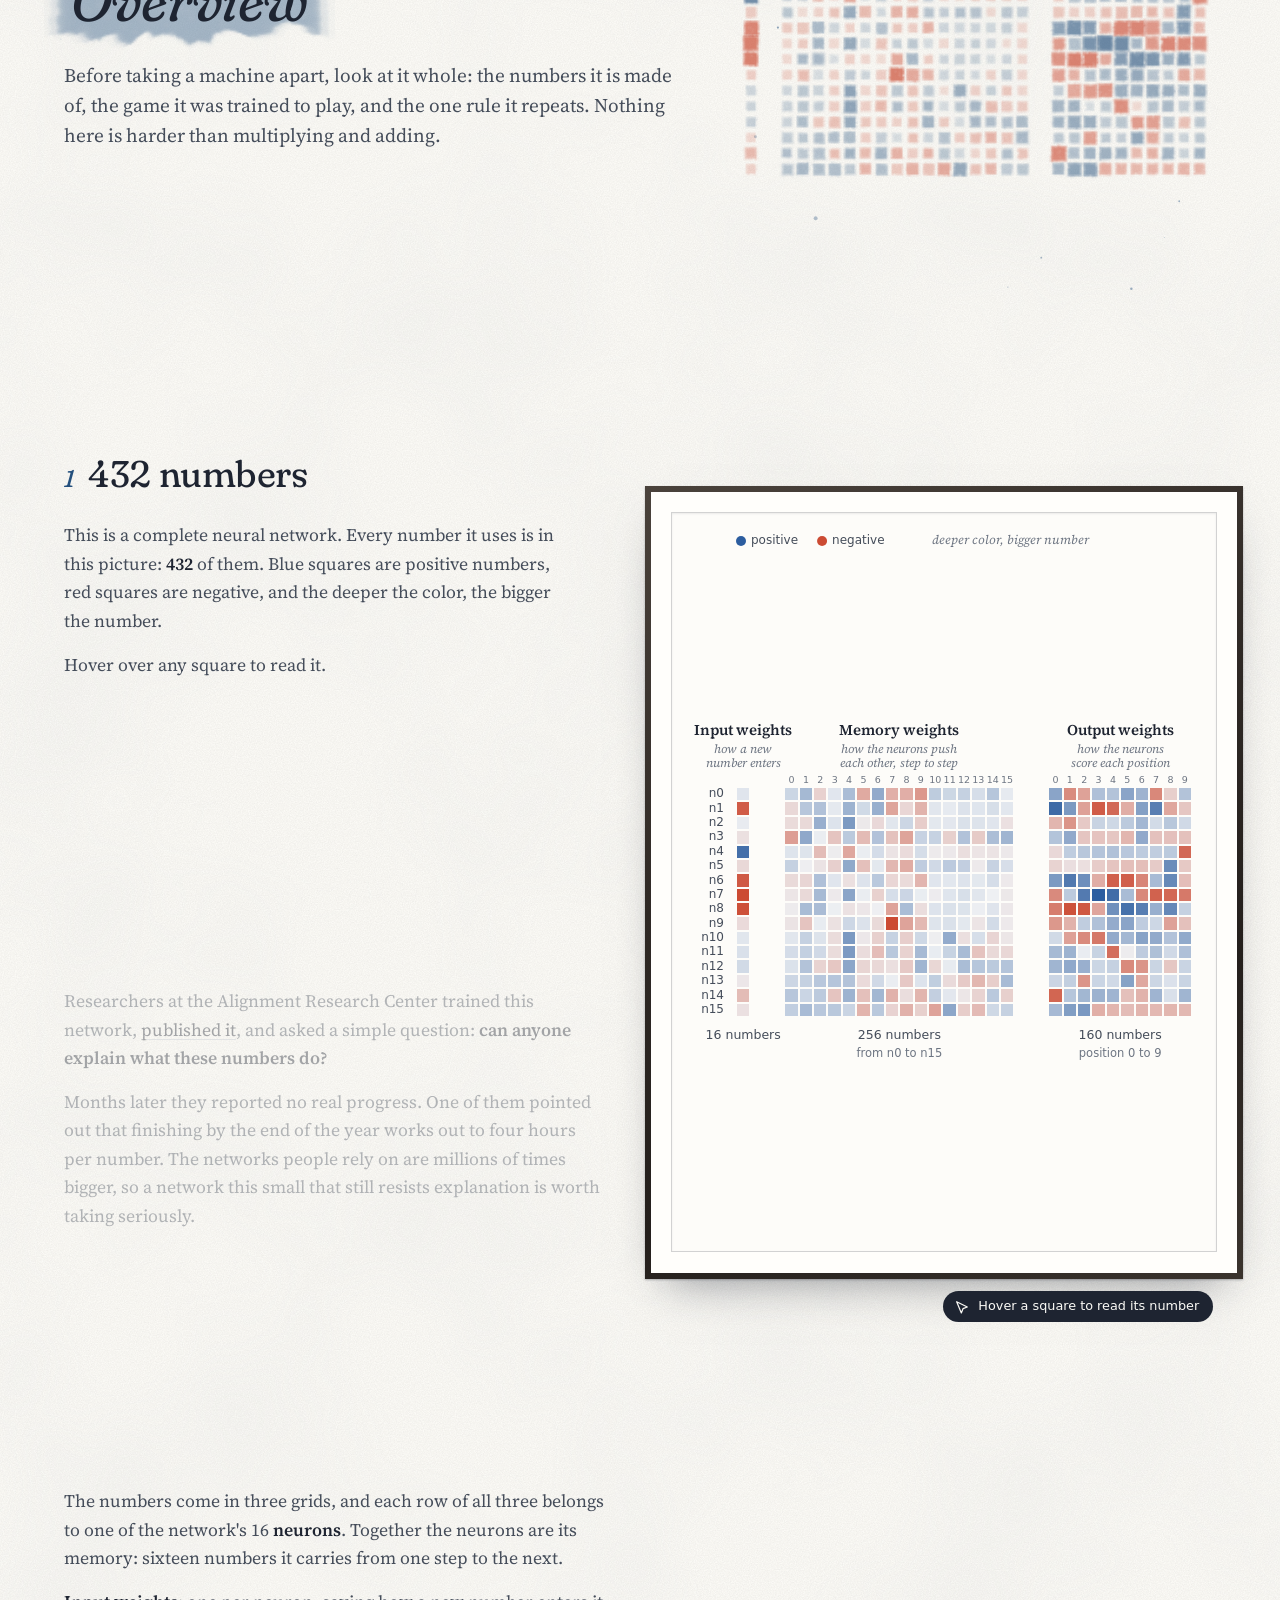
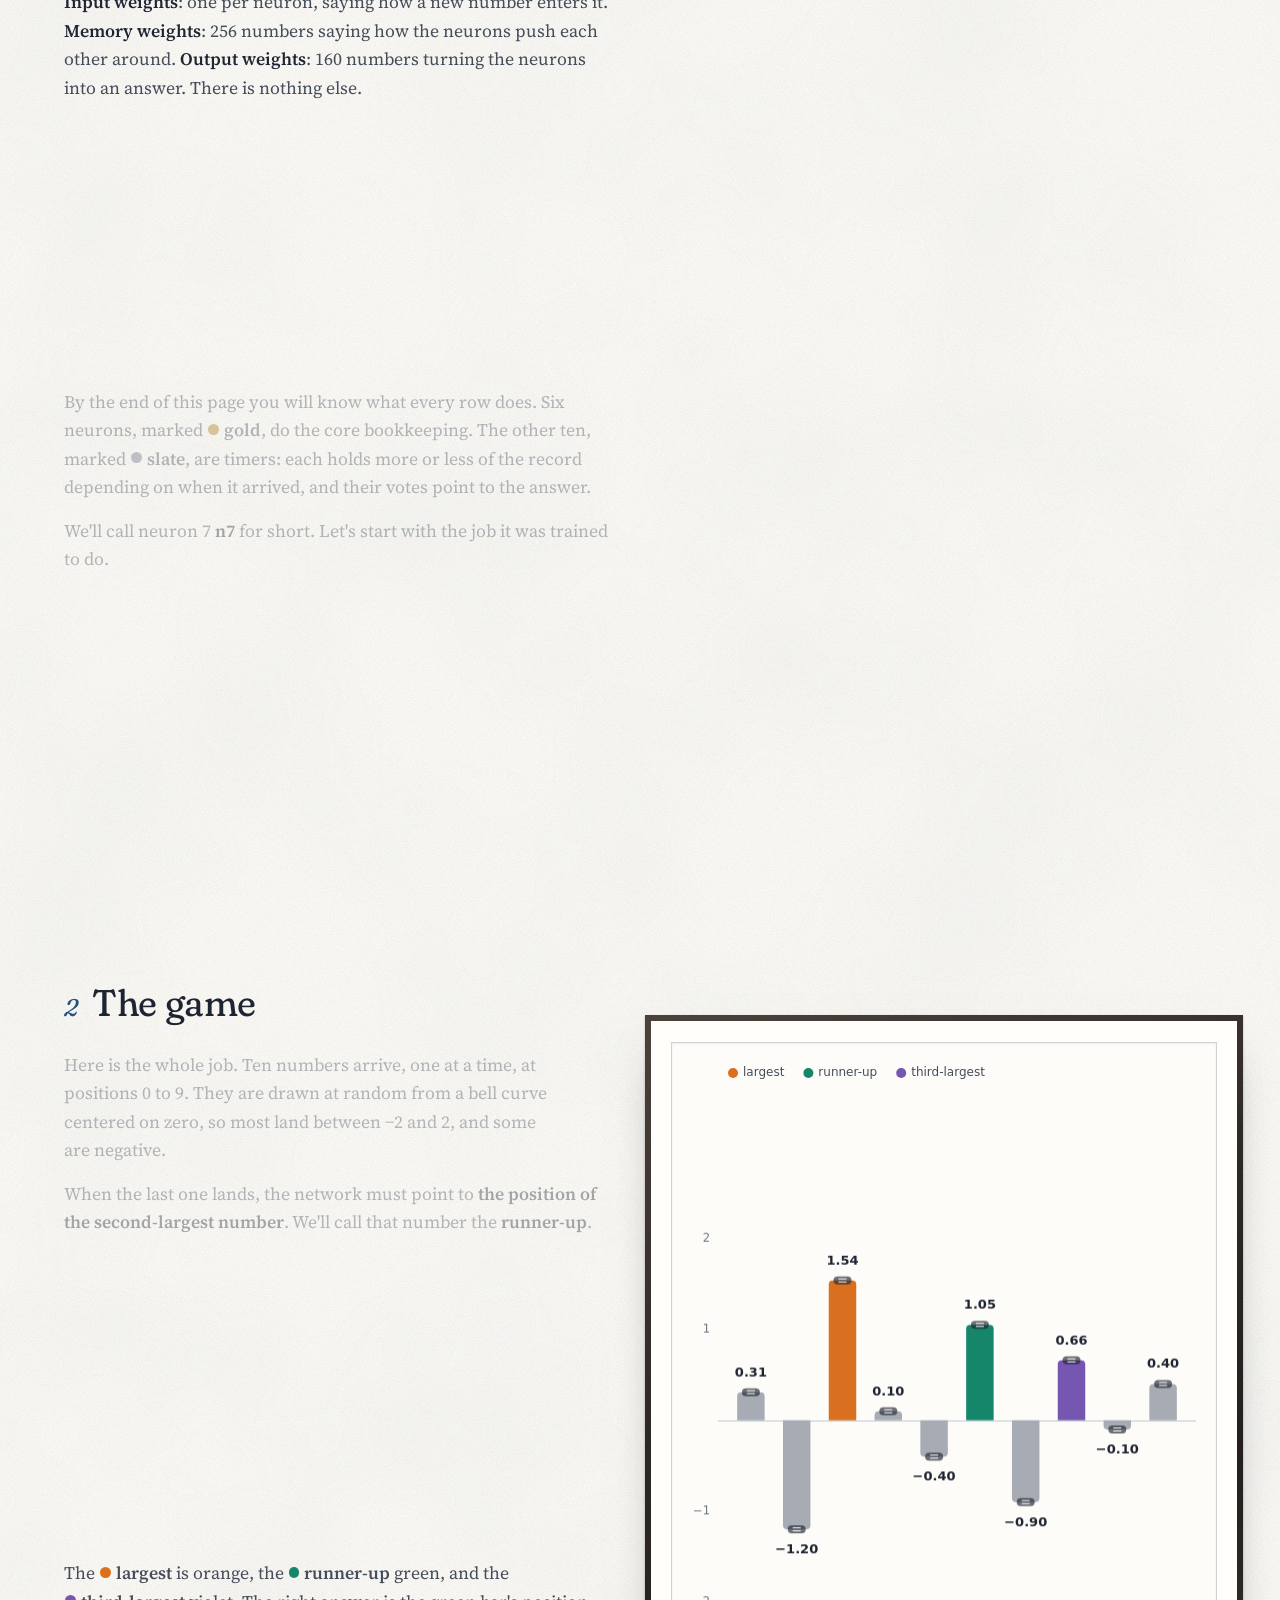
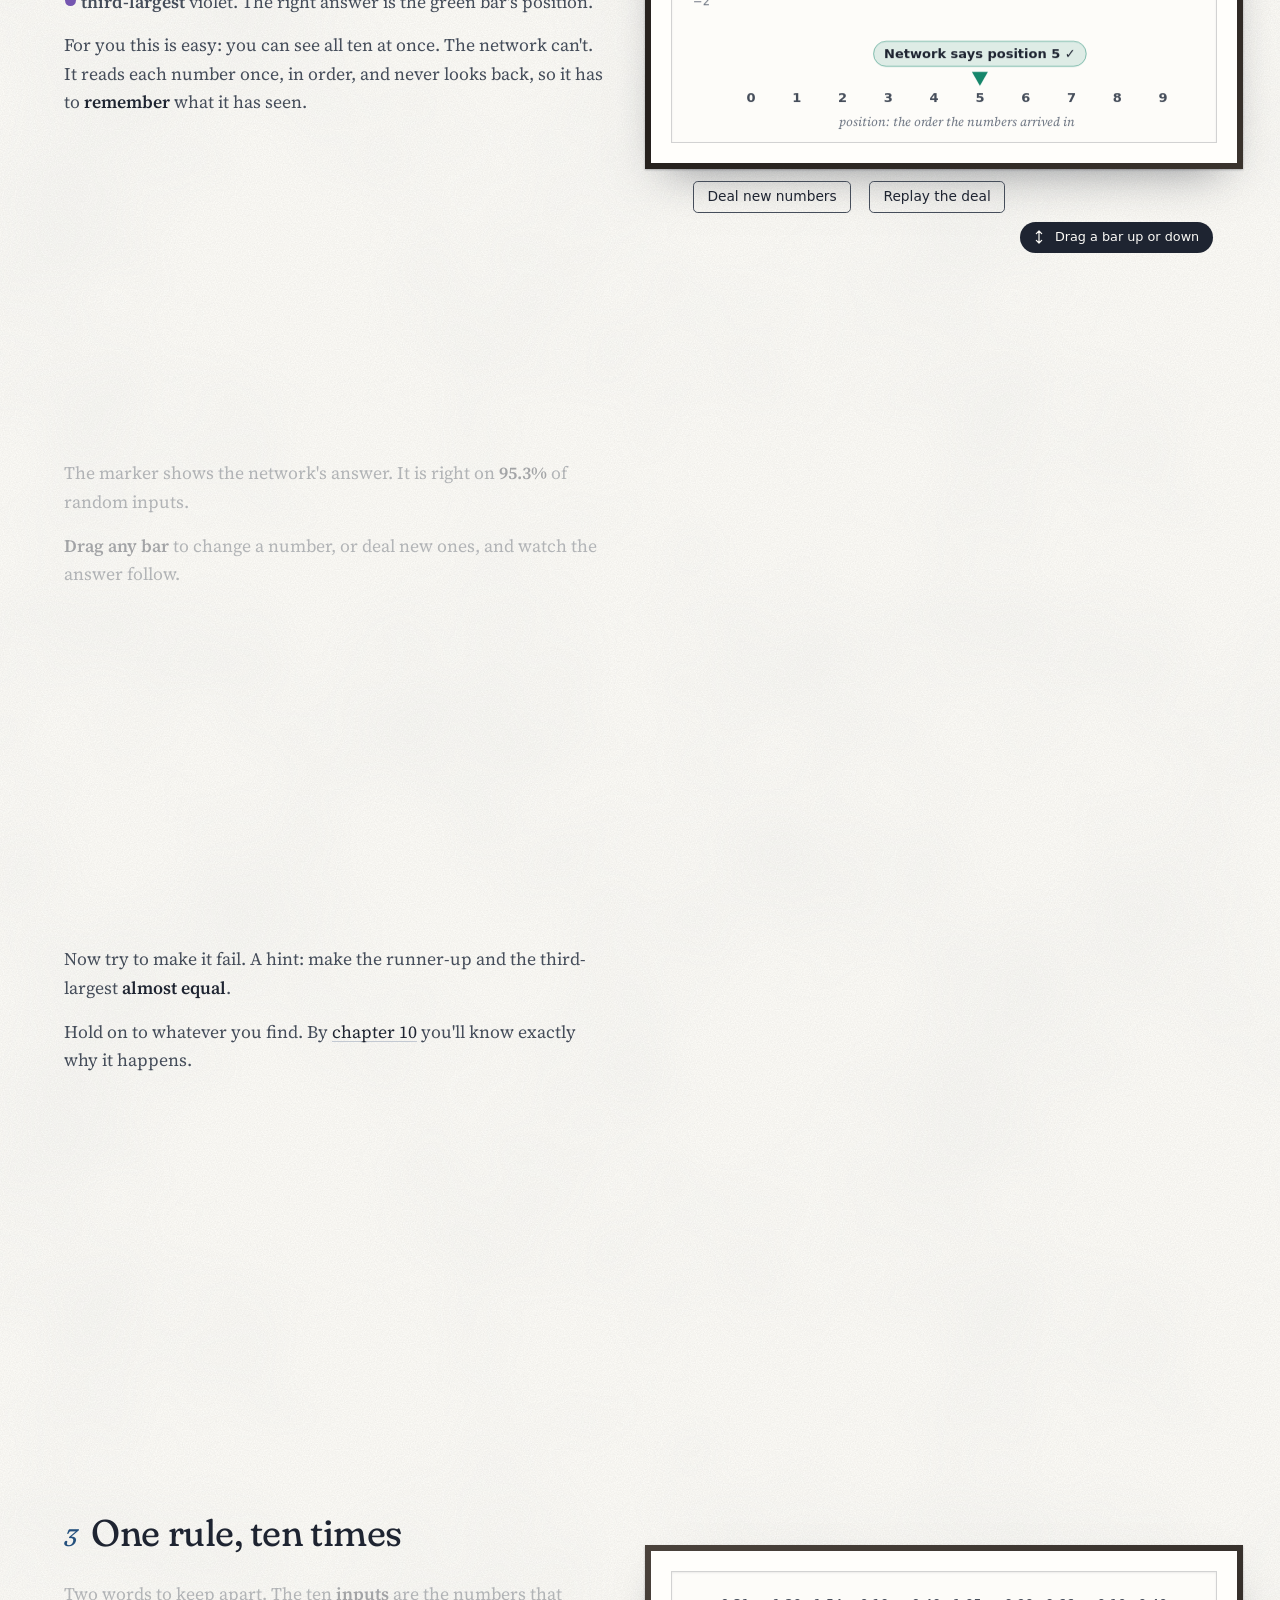
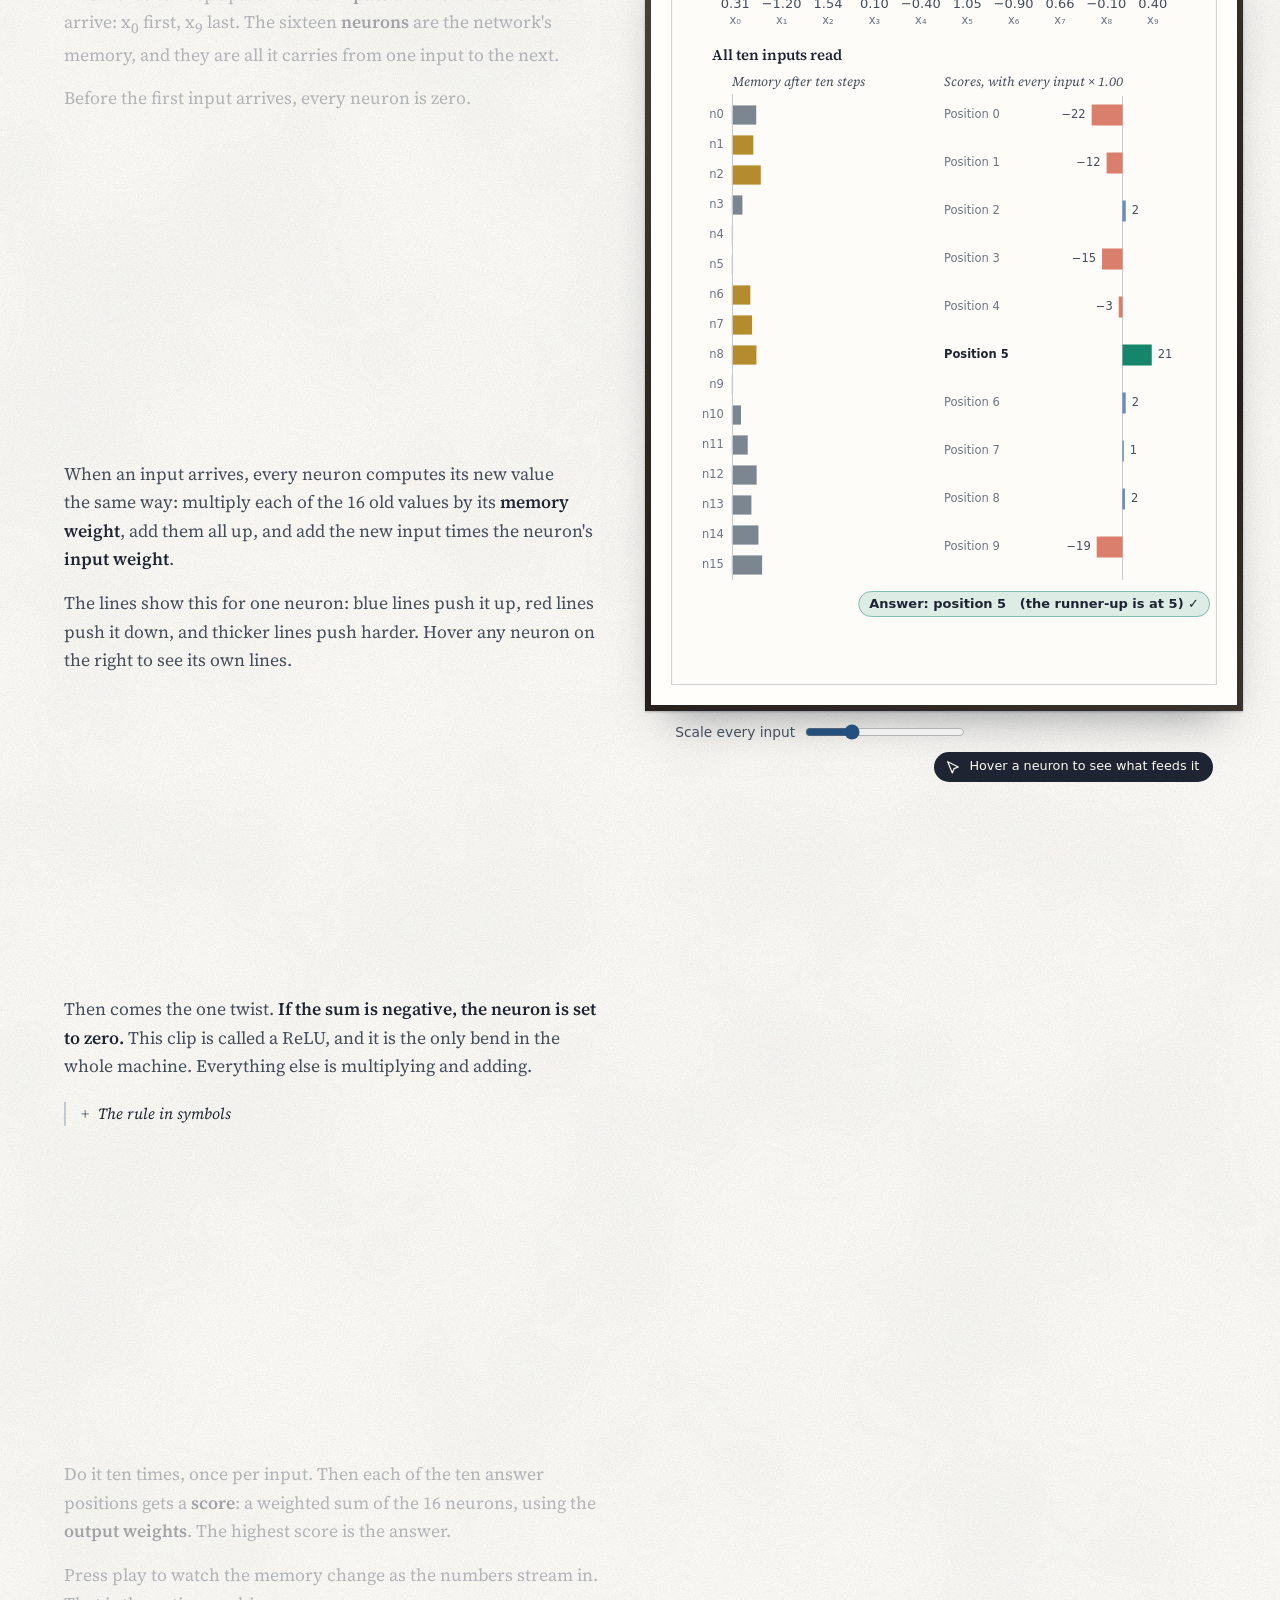
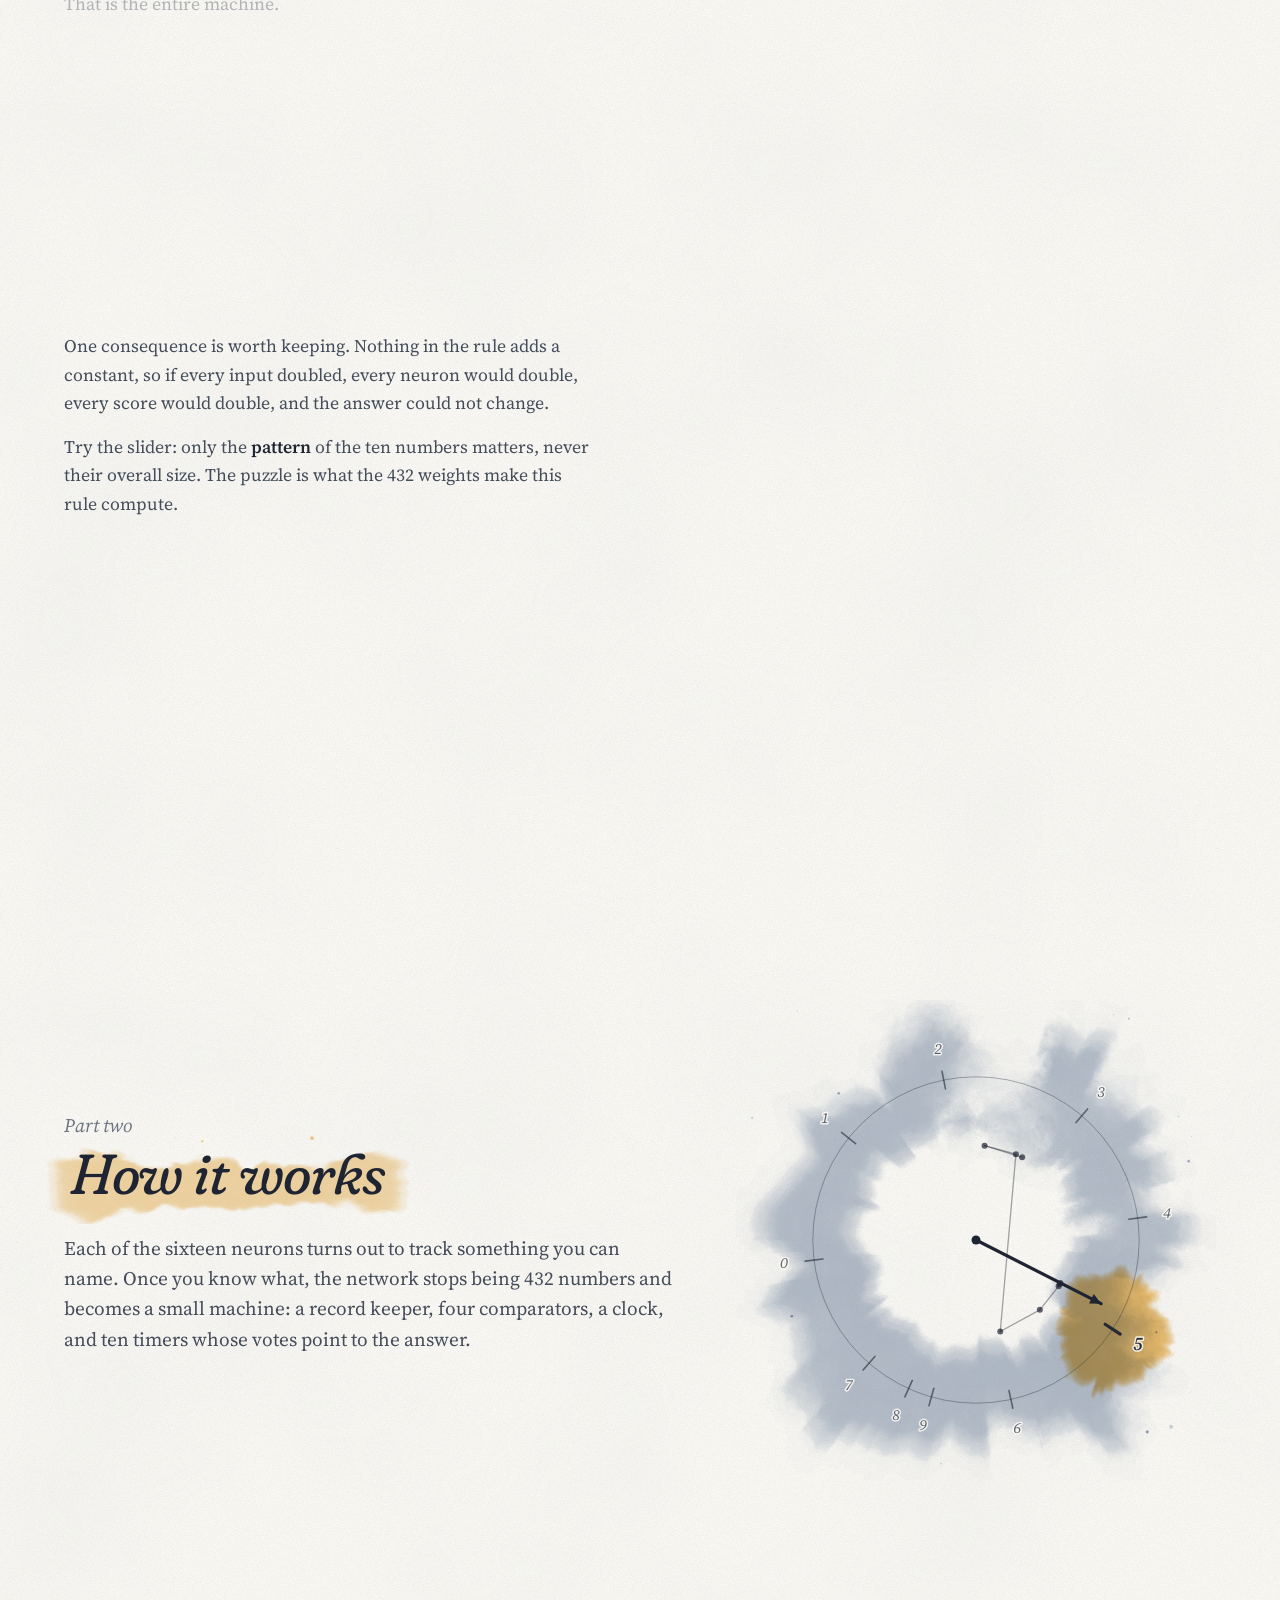
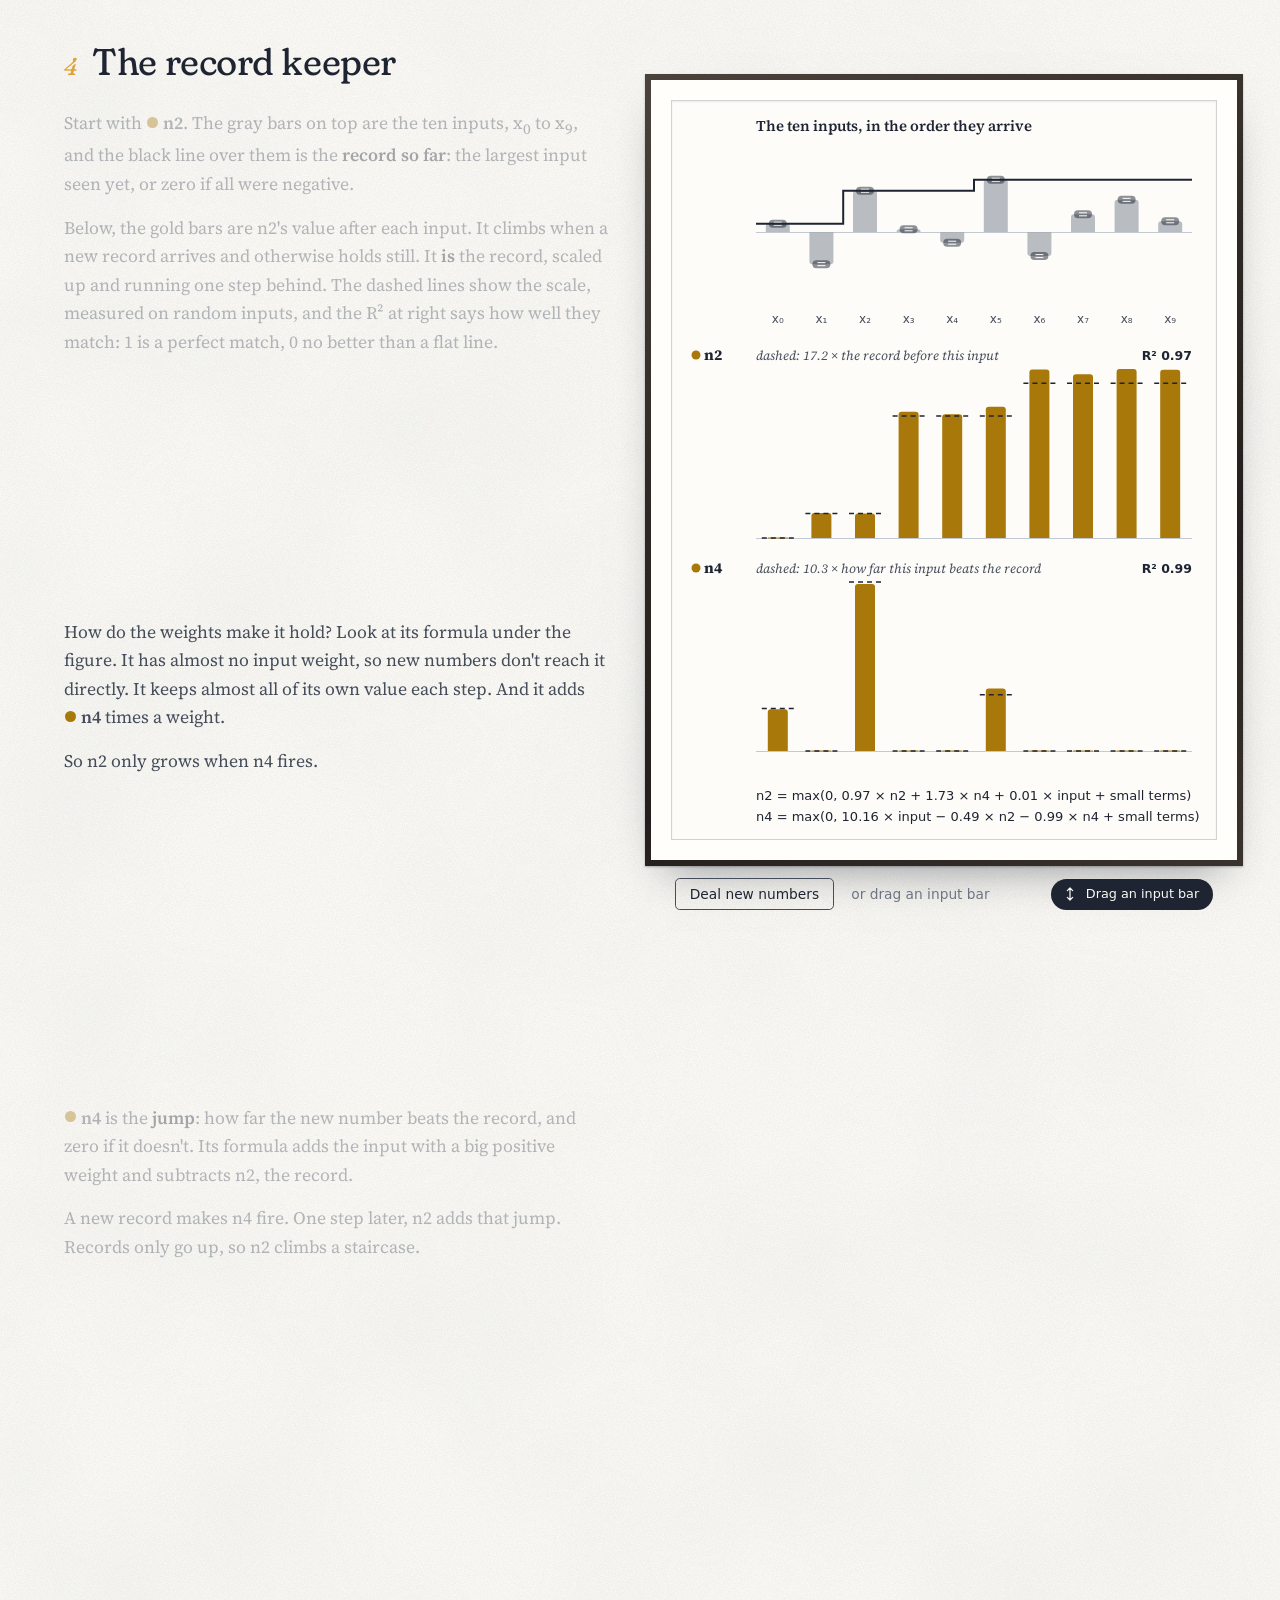
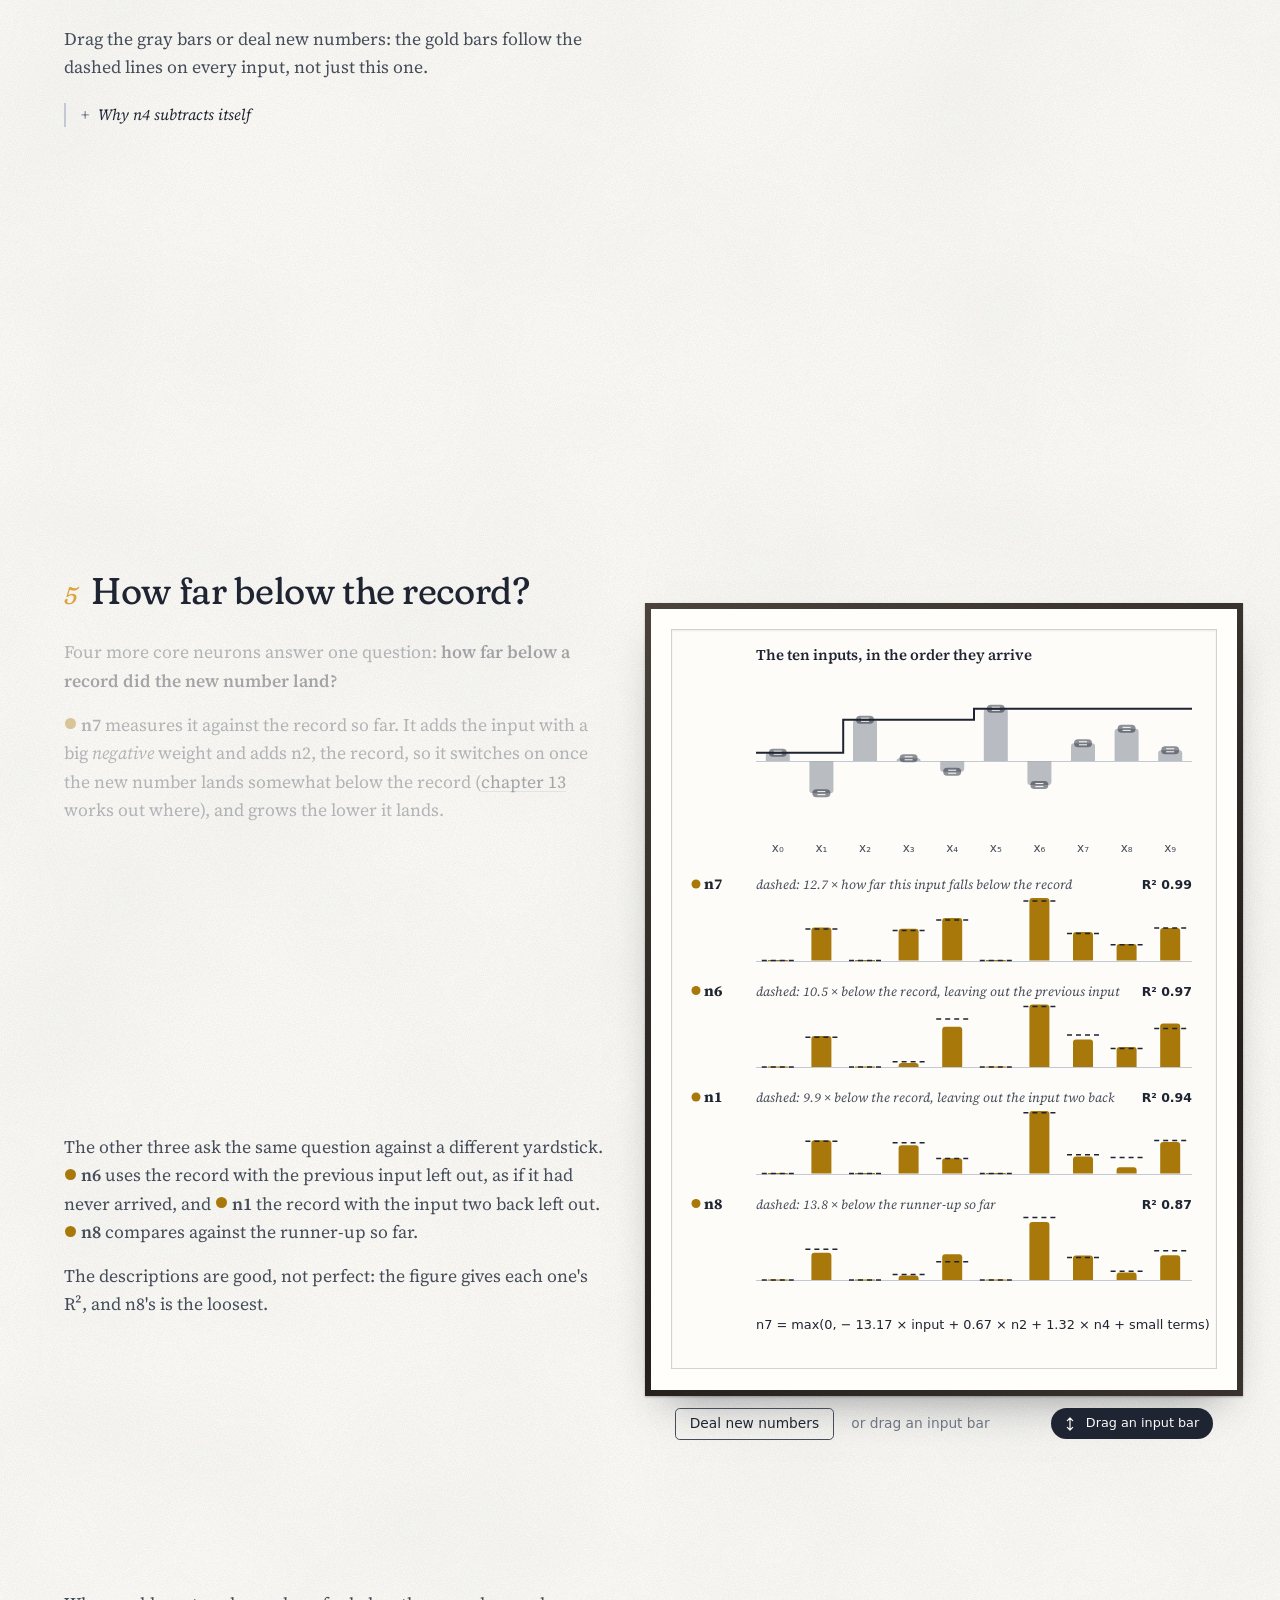
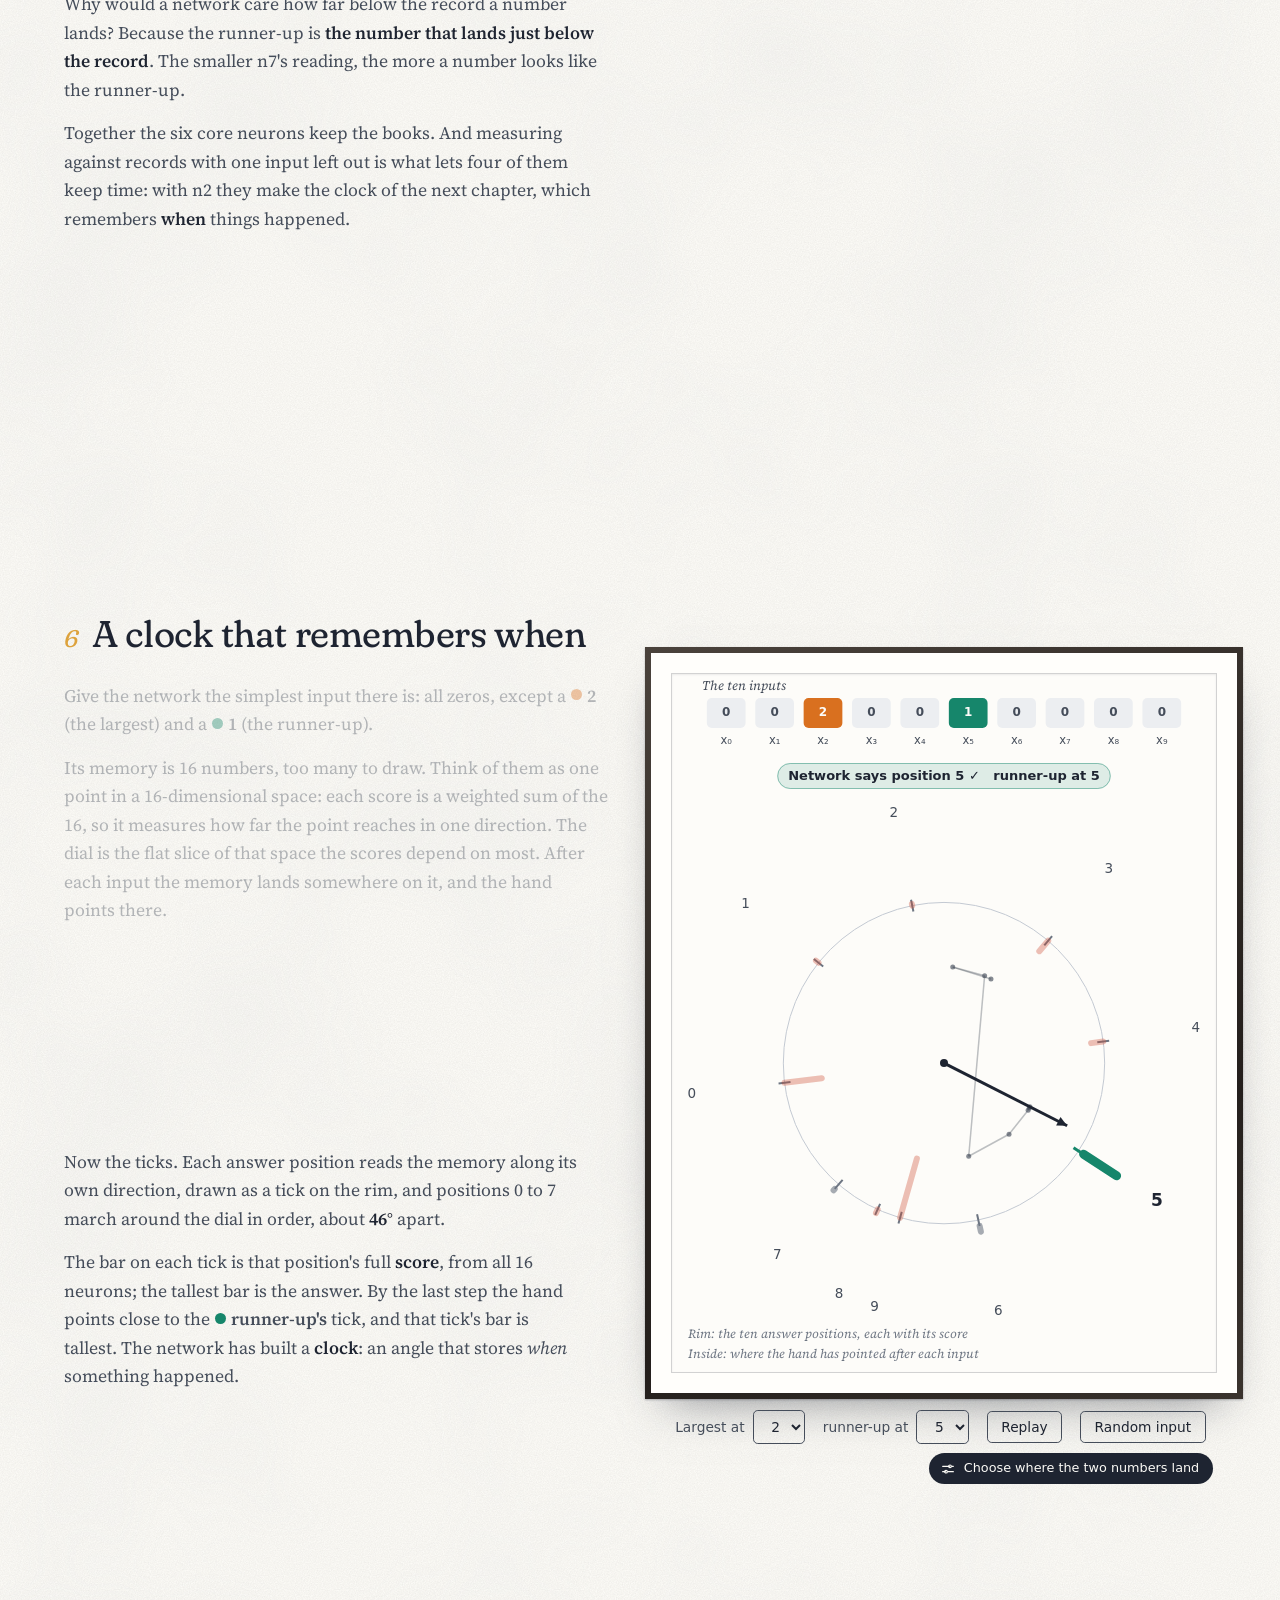
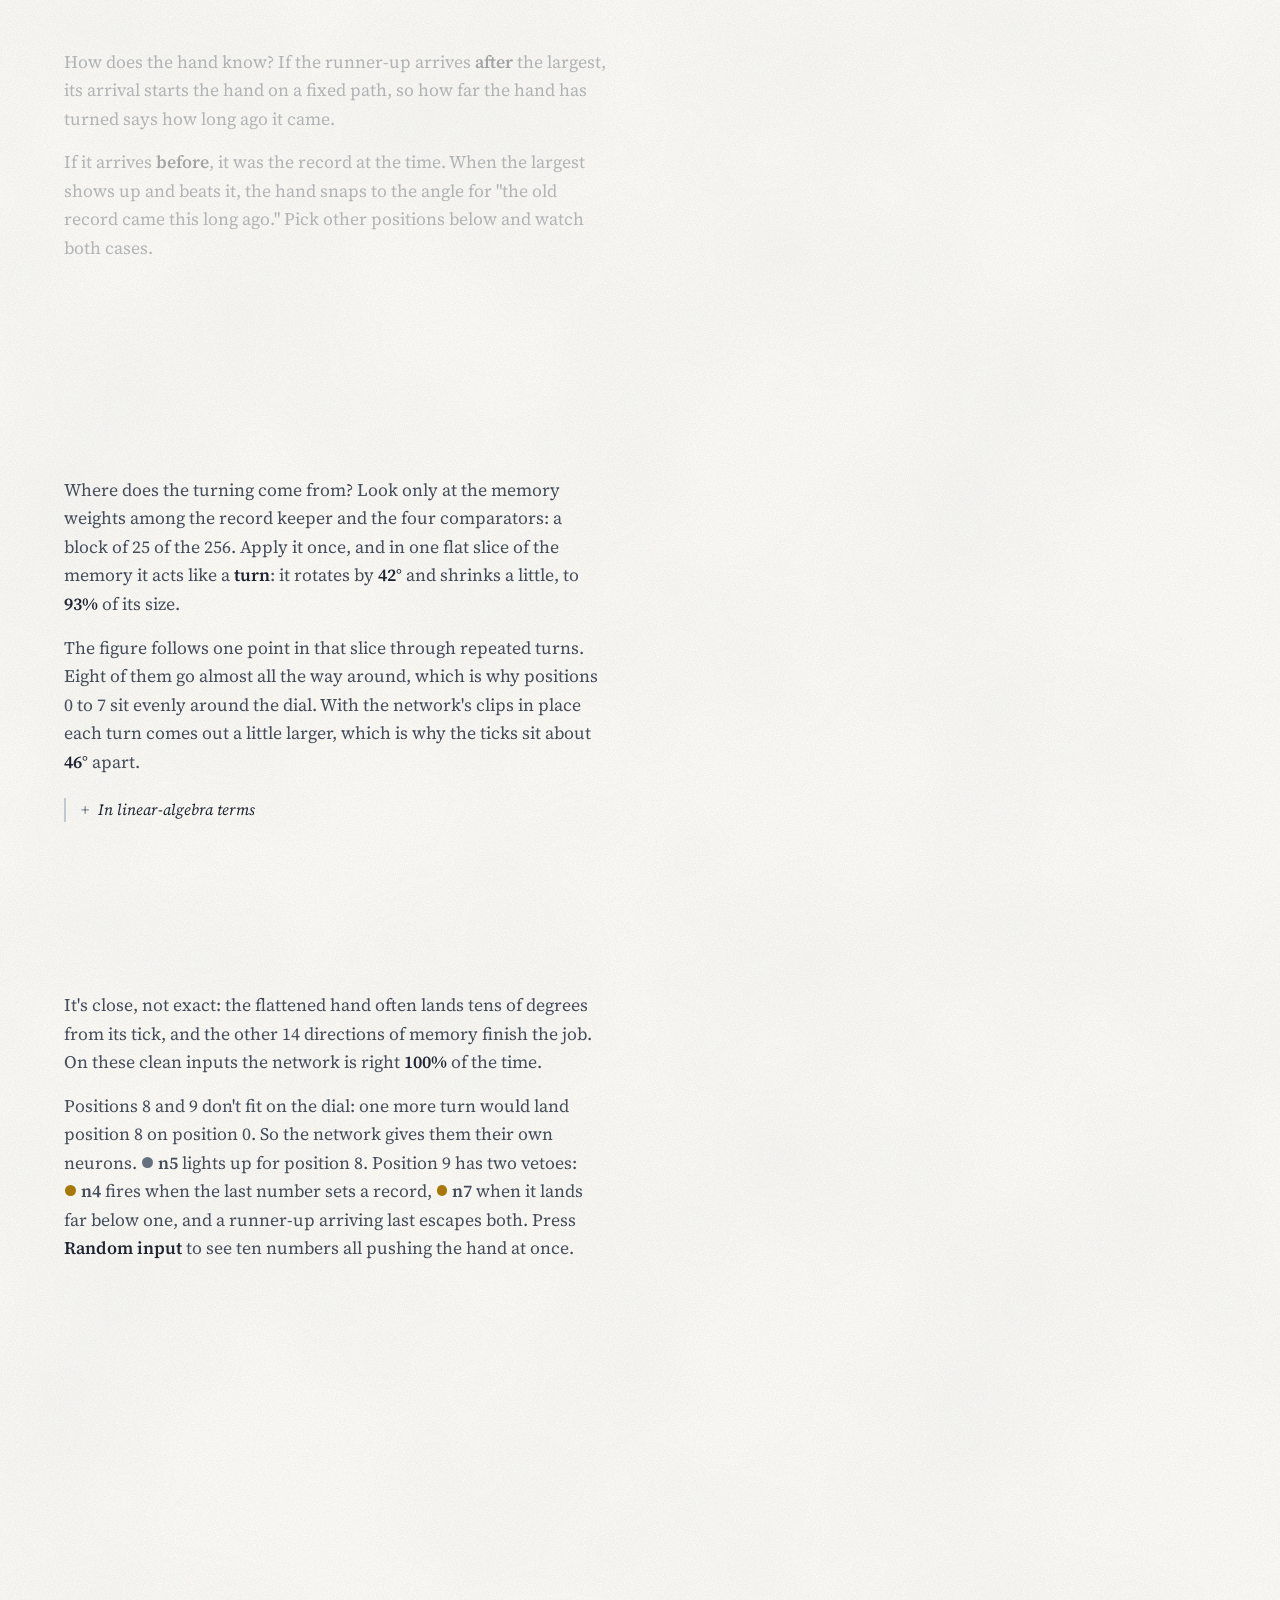
==== commit c95e2b73: "The site on a phone, a social card, and credit for the work it builds on Phones get the desk's figur" ====
--- a/web/index.html
+++ b/web/index.html
@@ -5,6 +5,17 @@
 <meta name="viewport" content="width=device-width, initial-scale=1">
 <title>The runner-up: how a 432-number neural network finds the second-largest of ten</title>
 <meta name="description" content="A tiny neural network taken apart: what each of its sixteen neurons does, how they decide together, and why they sometimes fail, computed live from its 432 numbers.">
+<!-- the card a shared link shows; web/card.py renders the image -->
+<meta property="og:type" content="website">
+<meta property="og:url" content="https://skyway1111.github.io/RNN432/">
+<meta property="og:title" content="The runner-up">
+<meta property="og:description" content="A tiny neural network taken apart: what each of its sixteen neurons does, how they decide together, and why they sometimes fail, computed live from its 432 numbers.">
+<meta property="og:image" content="https://skyway1111.github.io/RNN432/card.jpg">
+<meta property="og:image:width" content="1200">
+<meta property="og:image:height" content="630">
+<meta property="og:image:alt" content="A watercolor map of the network's sixteen neurons and the links that matter most, beside the title The runner-up">
+<meta name="twitter:card" content="summary_large_image">
+<link rel="icon" href="data:image/svg+xml,%3Csvg xmlns='http://www.w3.org/2000/svg' viewBox='0 0 32 32'%3E%3Ccircle cx='16' cy='16' r='11' fill='%23dda23c' opacity='0.85'/%3E%3Ccircle cx='15' cy='15' r='9' fill='none' stroke='%231e2431' stroke-width='1.6'/%3E%3C/svg%3E">
 <link rel="stylesheet" href="style.css">
 </head>
 <body>
@@ -49,7 +60,7 @@
   <p>A record keeper and a jump detector track the largest number so far, and four comparators measure how far each new number lands below a record or the runner-up. Their memory weights turn part of the memory a fixed angle each step, like a clock hand, so its angle carries when things happened. Ten timers read that turning memory, most of them watching for the runner-up at one or two positions, and all sixteen neurons' votes add up exactly to the scores. The mistakes sit where numbers nearly tie, where no continuous machine can be sure, and the most confident ones where a shortcut the network learned points the wrong way.</p>
   <p>To poke at it yourself, <a href="explorer/index.html">the explorer</a> lets you click any neuron or weight, edit any input, and watch the chain reaction behind any answer.</p>
 </div></section>
-<footer><div class="wrap">The network is the Alignment Research Center's M<sub>16,10</sub>. Every quoted number comes from a recorded experiment in the project behind this page (<code>experiments/</code>, raw output in <code>results/</code>), and every figure is computed from the weights as you watch.</div></footer>
+<footer><div class="wrap">The network is the Alignment Research Center's M<sub>16,10</sub>, from <a href="https://www.alignment.org/blog/algzoo-uninterpreted-models-with-fewer-than-1-500-parameters/">AlgZoo</a>. Every quoted number comes from a recorded experiment in <a href="https://github.com/Skyway1111/RNN432">the project behind this page</a> (<code>experiments/</code>, raw output in <code>results/</code>), and every figure is computed from the weights as you watch. Earlier analyses found the record keeper, the jump and three of the comparators (<a href="https://www.alignment.org/blog/algzoo-uninterpreted-models-with-fewer-than-1-500-parameters/">ARC</a>), the fourth comparator (<a href="https://drive.google.com/file/d/1USCD1LPa6hXMTj7PAO6Jmc4dVdxemZY3/view">Chen</a>), a linear fit for the comparators (<a href="https://gist.github.com/NixGD/2651be79bfd22bcb13d1f609f23439a4">Goldowsky-Dill</a>) and the clock-like readout (<a href="https://gist.github.com/mrsirrisrm/d6850ff8647d1ed2f67cc92d5bce3ed0">Keane</a>); this account builds on theirs.</div></footer>
 
 <script src="data.js"></script>
 <script src="model.js"></script>
--- a/web/style.css
+++ b/web/style.css
@@ -194,7 +194,7 @@
   .figure { order: -1; top: 0; height: auto; z-index: 2; background: var(--page); padding-top: 0.5rem; }
   .fig { flex: none; height: 46vh; }
   .fig-bar { position: relative; padding: calc(var(--bleed) + 0.6rem) 0.2rem 0.4rem; min-height: 0; }
-  .hint { position: absolute; right: 0.4rem; bottom: calc(100% + var(--bleed) + 0.4rem); }
+  .hint:not(.show) { display: none; }
   .step { min-height: 60vh; }
   .step > * { background: color-mix(in srgb, var(--page) 90%, transparent); padding: 0.2rem 0; }
 }
